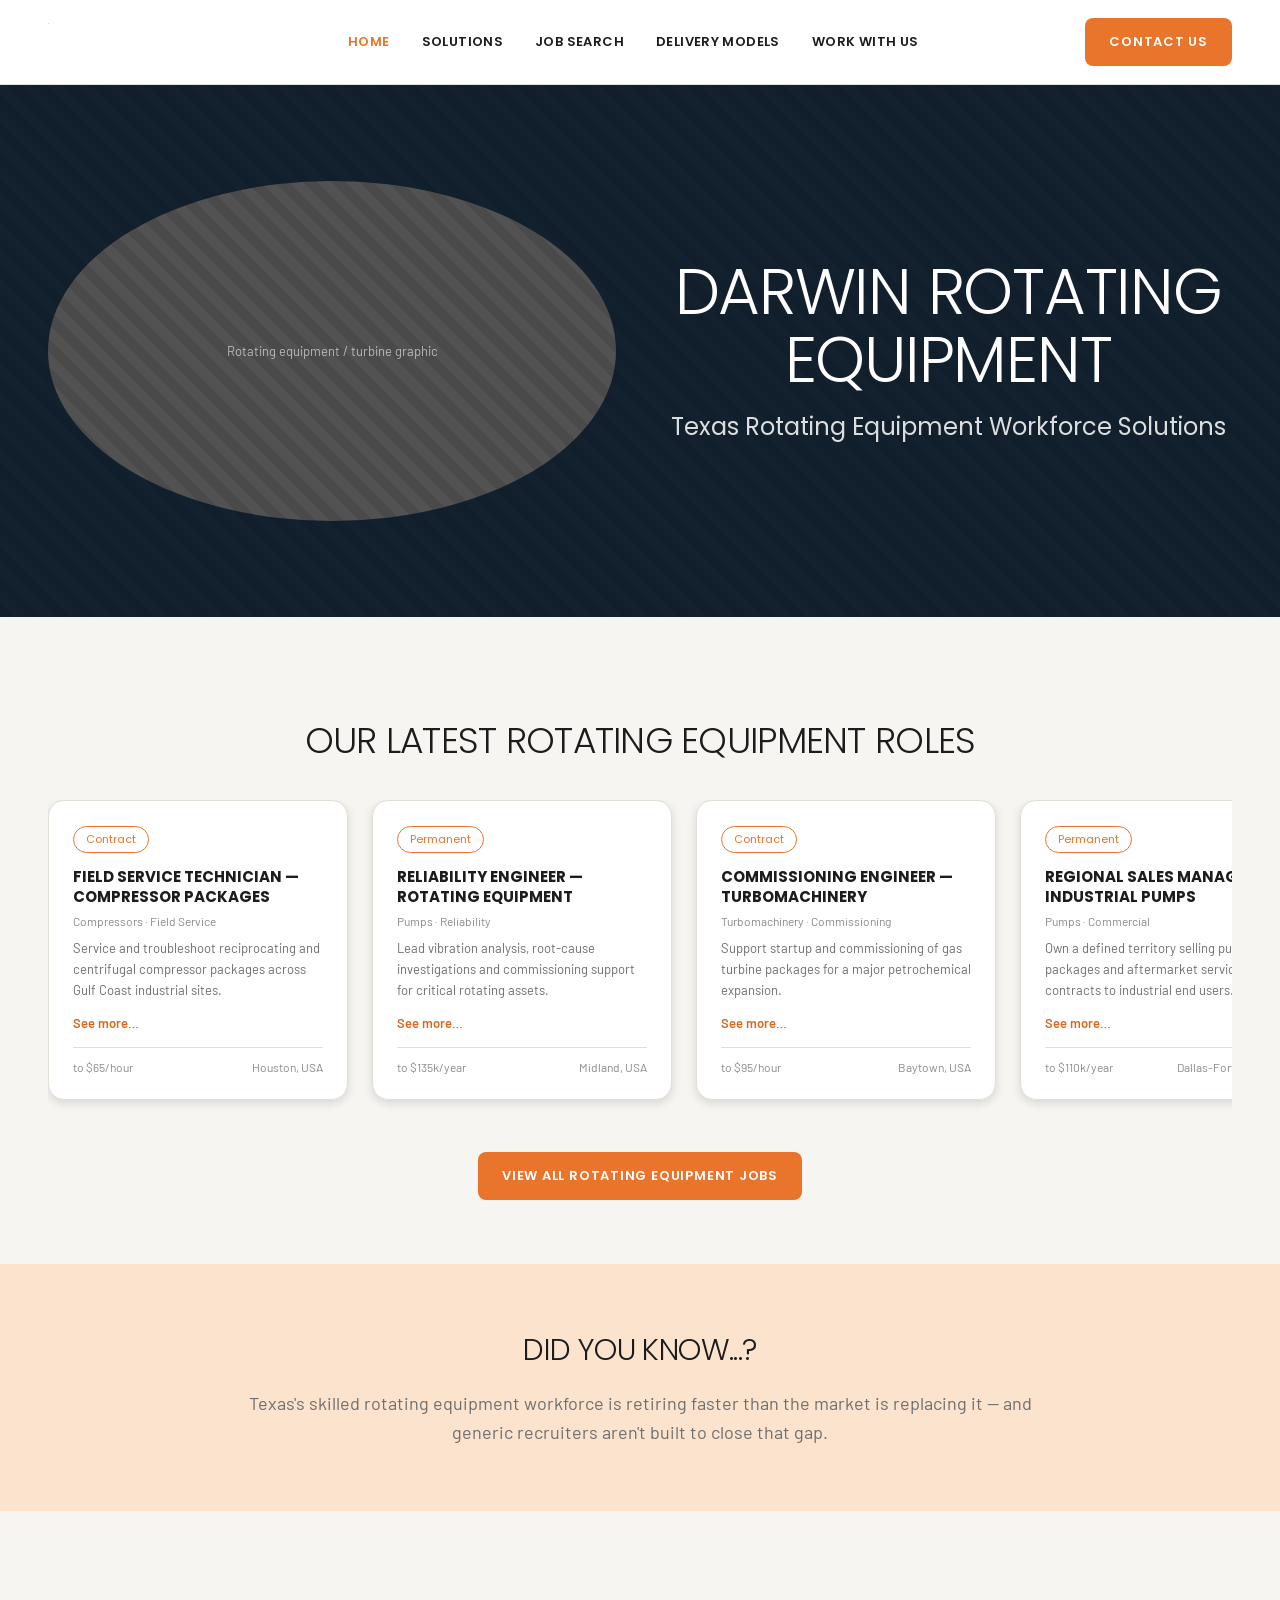
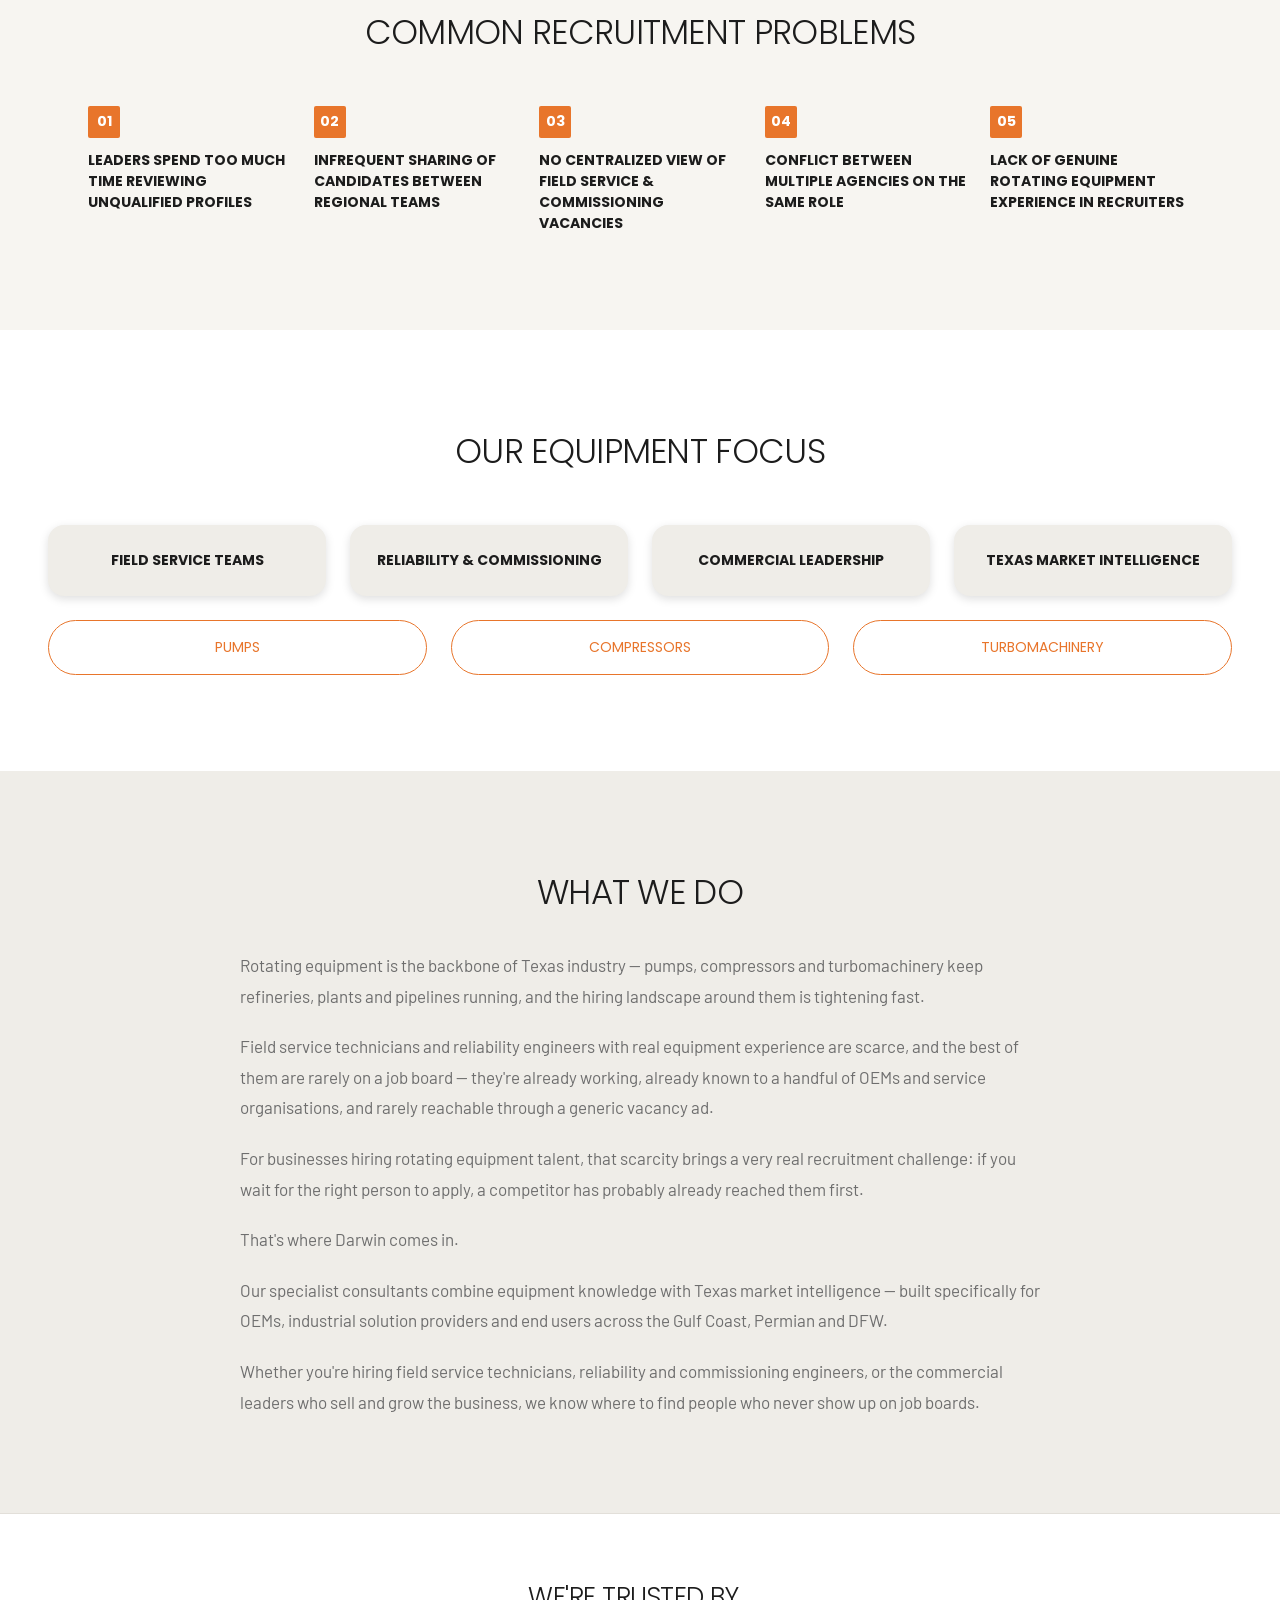
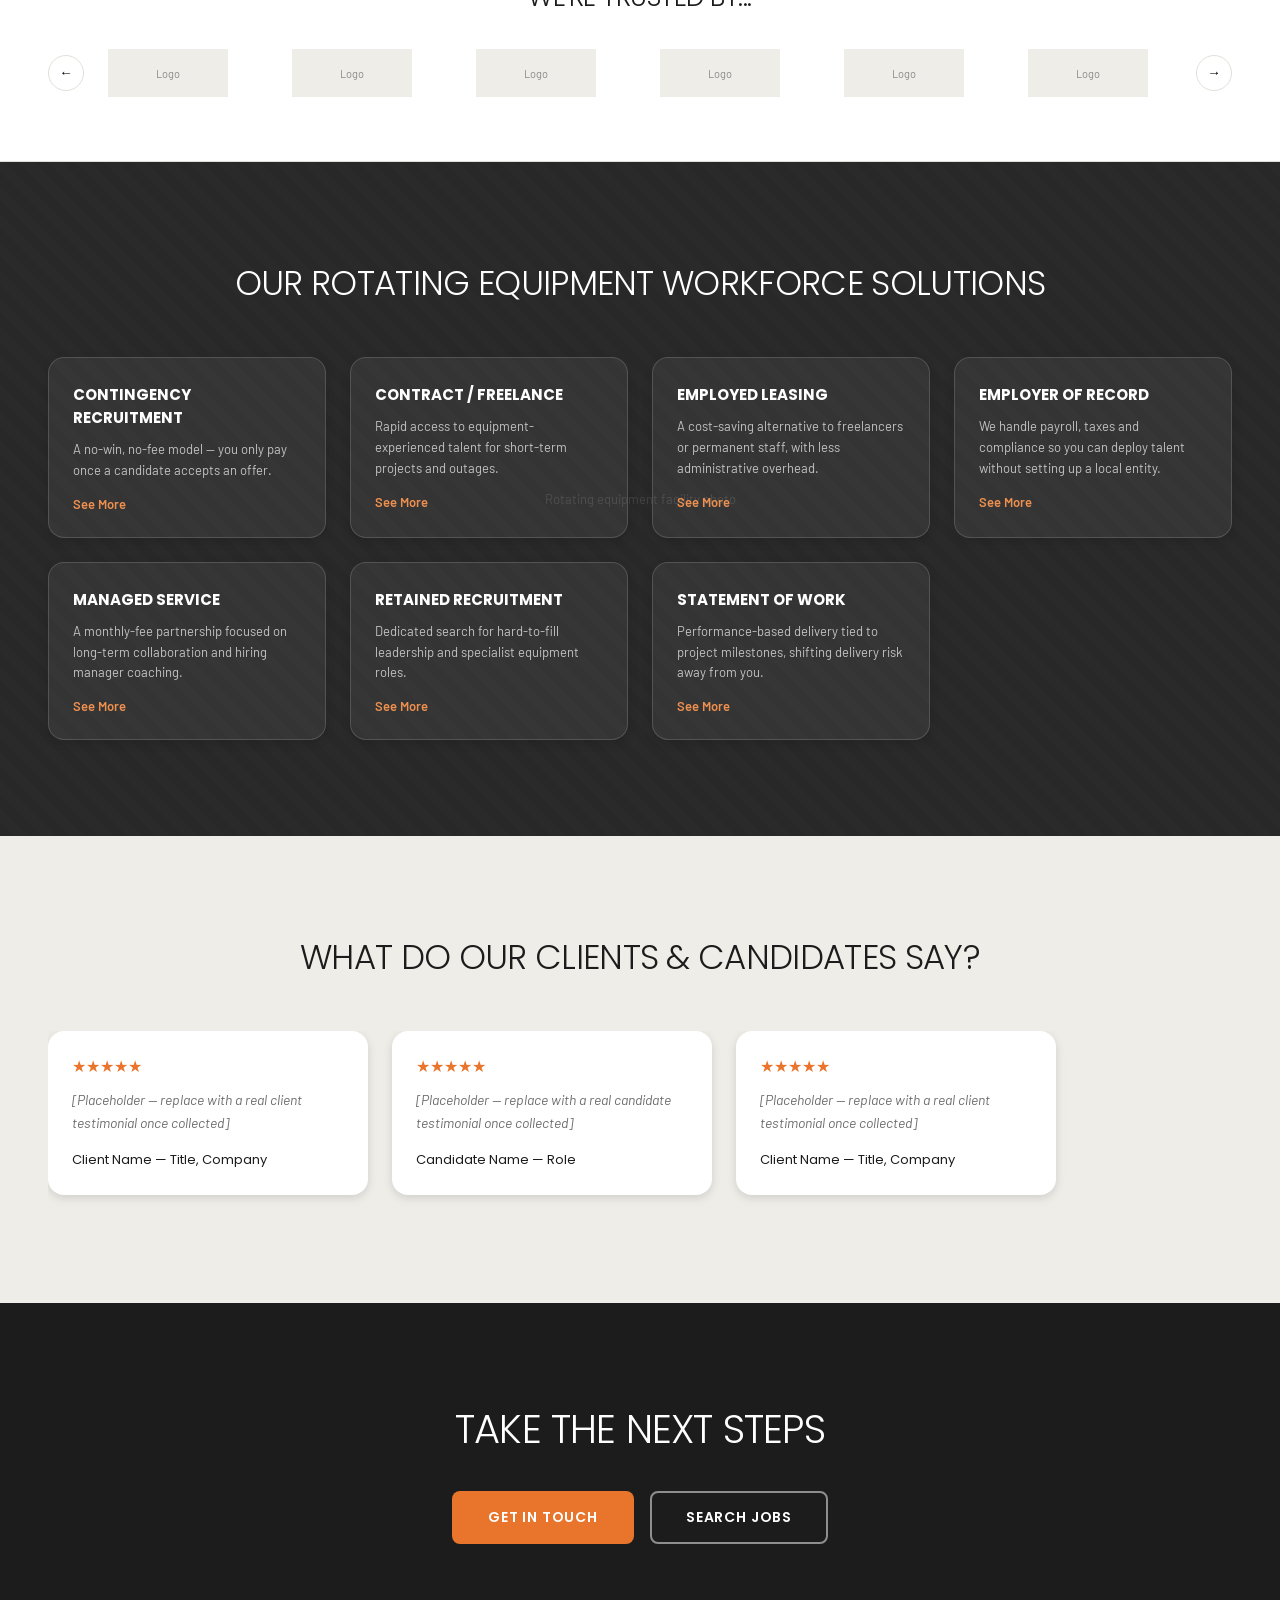
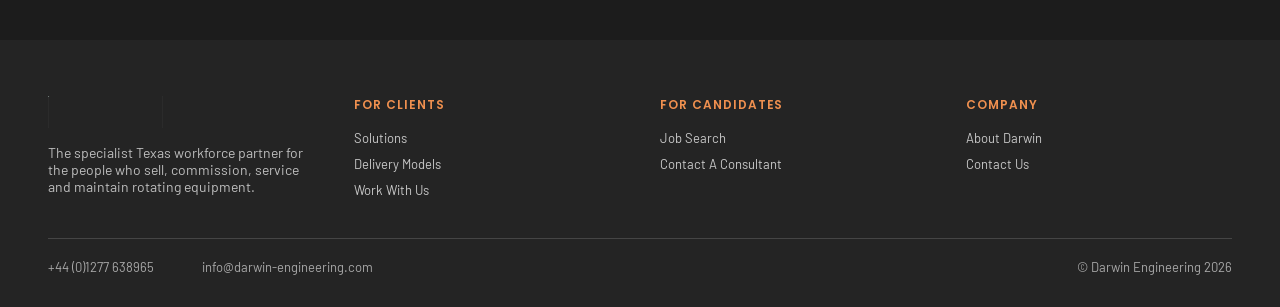
==== index.html @ 11f10fc4 "Rebuild homepage to mirror darwinrecruitment.com/darwin-quantum layout Restructures index.html secti" ====
<!DOCTYPE html>
<html lang="en">
<head>
<meta charset="utf-8">
<meta name="viewport" content="width=device-width, initial-scale=1">
<title>Darwin Engineering — The Specialist Workforce Partner for Texas Rotating Equipment</title>
<meta name="description" content="Darwin connects Texas rotating equipment OEMs, industrial solution providers and end users with equipment-experienced talent across field service, reliability and commissioning, and commercial leadership.">
<link rel="stylesheet" href="styles.css">
</head>
<body>
<div style="font-family:var(--font-body);background:var(--surface-page)">

<header style="display:flex;align-items:center;justify-content:space-between;padding:18px 48px;background:var(--color-white);border-bottom:1px solid var(--border-default);flex-wrap:wrap;gap:16px">
<a href="index.html"><img src="assets/logo-color.png" alt="Darwin Engineering" style="height:38px"></a>
<nav style="display:flex;gap:32px;flex-wrap:wrap">
<a href="index.html" style="font-family:var(--font-display);font-size:13px;font-weight:600;letter-spacing:0.03em;text-transform:uppercase;color:var(--accent-primary);text-decoration:none">Home</a>
<a href="solutions.html" style="font-family:var(--font-display);font-size:13px;font-weight:600;letter-spacing:0.03em;text-transform:uppercase;color:var(--text-primary);text-decoration:none">Solutions</a>
<a href="job-search.html" style="font-family:var(--font-display);font-size:13px;font-weight:600;letter-spacing:0.03em;text-transform:uppercase;color:var(--text-primary);text-decoration:none">Job Search</a>
<a href="delivery-models.html" style="font-family:var(--font-display);font-size:13px;font-weight:600;letter-spacing:0.03em;text-transform:uppercase;color:var(--text-primary);text-decoration:none">Delivery Models</a>
<a href="work-with-us.html" style="font-family:var(--font-display);font-size:13px;font-weight:600;letter-spacing:0.03em;text-transform:uppercase;color:var(--text-primary);text-decoration:none">Work With Us</a>
</nav>
<a href="work-with-us.html" class="btn btn-primary" style="text-decoration:none;display:inline-block">Contact Us</a>
</header>

<!-- HERO: two-column, dark video/photo background, no buttons — matches darwin-quantum hero -->
<div class="stage-carbon" style="position:relative;width:100%;overflow:hidden">
<div class="media-placeholder" style="position:absolute;inset:0;font-size:0"></div>
<div style="position:absolute;inset:0;background:rgba(0,20,35,0.78);pointer-events:none"></div>
<div class="hero-inner" style="position:relative;padding:96px 48px;max-width:1400px;margin:0 auto;display:grid;grid-template-columns:repeat(auto-fit,minmax(320px,1fr));gap:48px;align-items:center">
<div style="position:relative;height:340px"><div class="media-placeholder" style="border-radius:50%">Rotating equipment / turbine graphic</div></div>
<div style="text-align:center">
<h1 class="display-ultralight" style="font-size:clamp(36px,5vw,64px);line-height:1.05;text-transform:uppercase;color:var(--text-inverse);margin:0 0 16px">Darwin Rotating Equipment</h1>
<h3 style="font-family:var(--font-display);font-weight:400;font-size:clamp(18px,2vw,24px);color:rgba(255,255,255,0.85);margin:0">Texas Rotating Equipment Workforce Solutions</h3>
</div>
</div>
</div>

<!-- LATEST VACANCIES -->
<section style="padding:96px 48px 32px;max-width:1400px;margin:0 auto;text-align:center">
<h2 class="display-ultralight" style="font-size:clamp(26px,3vw,36px);text-transform:uppercase;color:var(--text-primary);margin:0">Our Latest Rotating Equipment Roles</h2>
</section>
<section style="padding:0 48px 64px;max-width:1400px;margin:0 auto">
<div class="carousel">
<div class="card-stage" style="background:var(--surface-card);border:1px solid var(--border-default);width:300px">
<span class="pill-tag" style="font-size:11px;padding:4px 12px;margin-bottom:14px;display:inline-block">Contract</span>
<h4 style="font-family:var(--font-display);font-size:15px;text-transform:uppercase;color:var(--text-primary);margin:0 0 8px;line-height:1.3">Field Service Technician — Compressor Packages</h4>
<div style="font-family:var(--font-body);font-size:12px;color:var(--text-tertiary);margin-bottom:10px">Compressors &middot; Field Service</div>
<p style="font-family:var(--font-body);font-size:13px;line-height:1.6;color:var(--text-secondary);margin:0 0 12px">Service and troubleshoot reciprocating and centrifugal compressor packages across Gulf Coast industrial sites.</p>
<a href="job-search.html" style="font-size:13px;font-weight:600">See more…</a>
<div style="margin-top:16px;padding-top:12px;border-top:1px solid var(--border-default);display:flex;justify-content:space-between;font-size:12px;color:var(--text-tertiary)"><span>to $65/hour</span><span>Houston, USA</span></div>
</div>
<div class="card-stage" style="background:var(--surface-card);border:1px solid var(--border-default);width:300px">
<span class="pill-tag" style="font-size:11px;padding:4px 12px;margin-bottom:14px;display:inline-block">Permanent</span>
<h4 style="font-family:var(--font-display);font-size:15px;text-transform:uppercase;color:var(--text-primary);margin:0 0 8px;line-height:1.3">Reliability Engineer — Rotating Equipment</h4>
<div style="font-family:var(--font-body);font-size:12px;color:var(--text-tertiary);margin-bottom:10px">Pumps &middot; Reliability</div>
<p style="font-family:var(--font-body);font-size:13px;line-height:1.6;color:var(--text-secondary);margin:0 0 12px">Lead vibration analysis, root-cause investigations and commissioning support for critical rotating assets.</p>
<a href="job-search.html" style="font-size:13px;font-weight:600">See more…</a>
<div style="margin-top:16px;padding-top:12px;border-top:1px solid var(--border-default);display:flex;justify-content:space-between;font-size:12px;color:var(--text-tertiary)"><span>to $135k/year</span><span>Midland, USA</span></div>
</div>
<div class="card-stage" style="background:var(--surface-card);border:1px solid var(--border-default);width:300px">
<span class="pill-tag" style="font-size:11px;padding:4px 12px;margin-bottom:14px;display:inline-block">Contract</span>
<h4 style="font-family:var(--font-display);font-size:15px;text-transform:uppercase;color:var(--text-primary);margin:0 0 8px;line-height:1.3">Commissioning Engineer — Turbomachinery</h4>
<div style="font-family:var(--font-body);font-size:12px;color:var(--text-tertiary);margin-bottom:10px">Turbomachinery &middot; Commissioning</div>
<p style="font-family:var(--font-body);font-size:13px;line-height:1.6;color:var(--text-secondary);margin:0 0 12px">Support startup and commissioning of gas turbine packages for a major petrochemical expansion.</p>
<a href="job-search.html" style="font-size:13px;font-weight:600">See more…</a>
<div style="margin-top:16px;padding-top:12px;border-top:1px solid var(--border-default);display:flex;justify-content:space-between;font-size:12px;color:var(--text-tertiary)"><span>to $95/hour</span><span>Baytown, USA</span></div>
</div>
<div class="card-stage" style="background:var(--surface-card);border:1px solid var(--border-default);width:300px">
<span class="pill-tag" style="font-size:11px;padding:4px 12px;margin-bottom:14px;display:inline-block">Permanent</span>
<h4 style="font-family:var(--font-display);font-size:15px;text-transform:uppercase;color:var(--text-primary);margin:0 0 8px;line-height:1.3">Regional Sales Manager — Industrial Pumps</h4>
<div style="font-family:var(--font-body);font-size:12px;color:var(--text-tertiary);margin-bottom:10px">Pumps &middot; Commercial</div>
<p style="font-family:var(--font-body);font-size:13px;line-height:1.6;color:var(--text-secondary);margin:0 0 12px">Own a defined territory selling pump packages and aftermarket service contracts to industrial end users.</p>
<a href="job-search.html" style="font-size:13px;font-weight:600">See more…</a>
<div style="margin-top:16px;padding-top:12px;border-top:1px solid var(--border-default);display:flex;justify-content:space-between;font-size:12px;color:var(--text-tertiary)"><span>to $110k/year</span><span>Dallas-Fort Worth, USA</span></div>
</div>
</div>
<div style="text-align:center;margin-top:40px">
<a href="job-search.html" class="btn btn-primary" style="text-decoration:none">View All Rotating Equipment Jobs</a>
</div>
</section>

<!-- DID YOU KNOW -->
<section style="padding:64px 48px;background:var(--accent-primary-tint);text-align:center">
<h2 class="display-ultralight" style="font-size:clamp(22px,2.8vw,30px);text-transform:uppercase;color:var(--text-primary);margin:0 0 16px">Did You Know...?</h2>
<p style="font-family:var(--font-body);font-size:18px;line-height:1.6;color:var(--text-secondary);max-width:800px;margin:0 auto">Texas's skilled rotating equipment workforce is retiring faster than the market is replacing it — and generic recruiters aren't built to close that gap.</p>
</section>

<!-- COMMON RECRUITMENT PROBLEMS -->
<section style="padding:96px 48px;max-width:1200px;margin:0 auto">
<h2 class="display-ultralight" style="font-size:clamp(26px,3vw,34px);text-transform:uppercase;color:var(--text-primary);margin:0 0 48px;text-align:center">Common Recruitment Problems</h2>
<div class="benefit-row" style="grid-template-columns:repeat(auto-fit,minmax(180px,1fr))">
<div class="benefit-item">
<div class="benefit-icon">01</div>
<h4 style="font-family:var(--font-display);font-size:14px;text-transform:uppercase;color:var(--text-primary);margin:0">Leaders Spend Too Much Time Reviewing Unqualified Profiles</h4>
</div>
<div class="benefit-item">
<div class="benefit-icon">02</div>
<h4 style="font-family:var(--font-display);font-size:14px;text-transform:uppercase;color:var(--text-primary);margin:0">Infrequent Sharing Of Candidates Between Regional Teams</h4>
</div>
<div class="benefit-item">
<div class="benefit-icon">03</div>
<h4 style="font-family:var(--font-display);font-size:14px;text-transform:uppercase;color:var(--text-primary);margin:0">No Centralized View Of Field Service &amp; Commissioning Vacancies</h4>
</div>
<div class="benefit-item">
<div class="benefit-icon">04</div>
<h4 style="font-family:var(--font-display);font-size:14px;text-transform:uppercase;color:var(--text-primary);margin:0">Conflict Between Multiple Agencies On The Same Role</h4>
</div>
<div class="benefit-item">
<div class="benefit-icon">05</div>
<h4 style="font-family:var(--font-display);font-size:14px;text-transform:uppercase;color:var(--text-primary);margin:0">Lack Of Genuine Rotating Equipment Experience In Recruiters</h4>
</div>
</div>
</section>

<!-- OUR EQUIPMENT FOCUS -->
<section style="padding:96px 48px;background:var(--surface-card)">
<div style="max-width:1200px;margin:0 auto">
<h2 class="display-ultralight" style="font-size:clamp(26px,3vw,34px);text-transform:uppercase;color:var(--text-primary);margin:0 0 48px;text-align:center">Our Equipment Focus</h2>
<div style="display:grid;grid-template-columns:repeat(auto-fit,minmax(220px,1fr));gap:24px;margin-bottom:24px">
<div class="card-stage" style="background:var(--surface-sunken);text-align:center">
<h4 style="font-family:var(--font-display);font-size:14px;text-transform:uppercase;color:var(--text-primary);margin:0">Field Service Teams</h4>
</div>
<div class="card-stage" style="background:var(--surface-sunken);text-align:center">
<h4 style="font-family:var(--font-display);font-size:14px;text-transform:uppercase;color:var(--text-primary);margin:0">Reliability &amp; Commissioning</h4>
</div>
<div class="card-stage" style="background:var(--surface-sunken);text-align:center">
<h4 style="font-family:var(--font-display);font-size:14px;text-transform:uppercase;color:var(--text-primary);margin:0">Commercial Leadership</h4>
</div>
<div class="card-stage" style="background:var(--surface-sunken);text-align:center">
<h4 style="font-family:var(--font-display);font-size:14px;text-transform:uppercase;color:var(--text-primary);margin:0">Texas Market Intelligence</h4>
</div>
</div>
<div style="display:grid;grid-template-columns:repeat(auto-fit,minmax(220px,1fr));gap:24px">
<div class="pill-tag" style="width:100%;box-sizing:border-box;justify-content:center;text-align:center;padding:16px">PUMPS</div>
<div class="pill-tag" style="width:100%;box-sizing:border-box;justify-content:center;text-align:center;padding:16px">COMPRESSORS</div>
<div class="pill-tag" style="width:100%;box-sizing:border-box;justify-content:center;text-align:center;padding:16px">TURBOMACHINERY</div>
</div>
</div>
</section>

<!-- WHAT WE DO -->
<section style="padding:96px 48px;background:var(--surface-sunken)">
<div style="max-width:800px;margin:0 auto">
<h2 class="display-ultralight" style="font-size:clamp(26px,3vw,34px);text-transform:uppercase;color:var(--text-primary);margin:0 0 32px;text-align:center">What We Do</h2>
<div style="font-family:var(--font-body);font-size:17px;line-height:1.8;color:var(--text-secondary);display:flex;flex-direction:column;gap:20px">
<p style="margin:0">Rotating equipment is the backbone of Texas industry — pumps, compressors and turbomachinery keep refineries, plants and pipelines running, and the hiring landscape around them is tightening fast.</p>
<p style="margin:0">Field service technicians and reliability engineers with real equipment experience are scarce, and the best of them are rarely on a job board — they're already working, already known to a handful of OEMs and service organisations, and rarely reachable through a generic vacancy ad.</p>
<p style="margin:0">For businesses hiring rotating equipment talent, that scarcity brings a very real recruitment challenge: if you wait for the right person to apply, a competitor has probably already reached them first.</p>
<p style="margin:0">That's where Darwin comes in.</p>
<p style="margin:0">Our specialist consultants combine equipment knowledge with Texas market intelligence — built specifically for OEMs, industrial solution providers and end users across the Gulf Coast, Permian and DFW.</p>
<p style="margin:0">Whether you're hiring field service technicians, reliability and commissioning engineers, or the commercial leaders who sell and grow the business, we know where to find people who never show up on job boards.</p>
</div>
</div>
</section>

<!-- TRUSTED BY -->
<section style="padding:64px 48px;background:var(--surface-card);border-top:1px solid var(--border-default);border-bottom:1px solid var(--border-default)">
<h2 class="display-ultralight" style="font-size:clamp(20px,2.5vw,26px);text-transform:uppercase;color:var(--text-primary);margin:0 0 32px;text-align:center">We're Trusted By...</h2>
<div style="display:flex;align-items:center;gap:24px;max-width:1200px;margin:0 auto">
<button aria-label="Previous" style="background:none;border:1px solid var(--border-default);border-radius:var(--radius-pill);width:36px;height:36px;flex-shrink:0;cursor:pointer">&#8592;</button>
<div style="overflow:hidden;flex:1">
<div style="display:flex;width:max-content;animation:logo-marquee 24s linear infinite">
<div style="display:flex;gap:64px;align-items:center;padding-right:64px">
<div style="width:120px;height:48px;background:var(--surface-sunken);display:flex;align-items:center;justify-content:center;font-size:11px;color:var(--text-tertiary)">Logo</div>
<div style="width:120px;height:48px;background:var(--surface-sunken);display:flex;align-items:center;justify-content:center;font-size:11px;color:var(--text-tertiary)">Logo</div>
<div style="width:120px;height:48px;background:var(--surface-sunken);display:flex;align-items:center;justify-content:center;font-size:11px;color:var(--text-tertiary)">Logo</div>
<div style="width:120px;height:48px;background:var(--surface-sunken);display:flex;align-items:center;justify-content:center;font-size:11px;color:var(--text-tertiary)">Logo</div>
<div style="width:120px;height:48px;background:var(--surface-sunken);display:flex;align-items:center;justify-content:center;font-size:11px;color:var(--text-tertiary)">Logo</div>
<div style="width:120px;height:48px;background:var(--surface-sunken);display:flex;align-items:center;justify-content:center;font-size:11px;color:var(--text-tertiary)">Logo</div>
</div>
<div style="display:flex;gap:64px;align-items:center;padding-right:64px" aria-hidden="true">
<div style="width:120px;height:48px;background:var(--surface-sunken);display:flex;align-items:center;justify-content:center;font-size:11px;color:var(--text-tertiary)">Logo</div>
<div style="width:120px;height:48px;background:var(--surface-sunken);display:flex;align-items:center;justify-content:center;font-size:11px;color:var(--text-tertiary)">Logo</div>
<div style="width:120px;height:48px;background:var(--surface-sunken);display:flex;align-items:center;justify-content:center;font-size:11px;color:var(--text-tertiary)">Logo</div>
<div style="width:120px;height:48px;background:var(--surface-sunken);display:flex;align-items:center;justify-content:center;font-size:11px;color:var(--text-tertiary)">Logo</div>
<div style="width:120px;height:48px;background:var(--surface-sunken);display:flex;align-items:center;justify-content:center;font-size:11px;color:var(--text-tertiary)">Logo</div>
<div style="width:120px;height:48px;background:var(--surface-sunken);display:flex;align-items:center;justify-content:center;font-size:11px;color:var(--text-tertiary)">Logo</div>
</div>
</div>
</div>
<button aria-label="Next" style="background:none;border:1px solid var(--border-default);border-radius:var(--radius-pill);width:36px;height:36px;flex-shrink:0;cursor:pointer">&#8594;</button>
</div>
</section>

<!-- WORKFORCE SOLUTIONS -->
<section class="stage-carbon" style="position:relative;padding:96px 48px;overflow:hidden">
<div class="media-placeholder" style="position:absolute;inset:0">Rotating equipment facility photo</div>
<div style="position:absolute;inset:0;background:rgba(28,28,28,0.75);pointer-events:none"></div>
<div style="position:relative;max-width:1400px;margin:0 auto">
<h2 class="display-ultralight" style="font-size:clamp(26px,3vw,34px);text-transform:uppercase;color:var(--text-inverse);margin:0 0 48px;text-align:center">Our Rotating Equipment Workforce Solutions</h2>
<div style="display:grid;grid-template-columns:repeat(auto-fit,minmax(240px,1fr));gap:24px">
<div class="card-stage" style="background:rgba(255,255,255,0.06);border:1px solid rgba(255,255,255,0.15)">
<h4 style="font-family:var(--font-display);font-size:15px;text-transform:uppercase;color:var(--text-inverse);margin:0 0 10px">Contingency Recruitment</h4>
<p style="font-family:var(--font-body);font-size:13px;line-height:1.6;color:rgba(255,255,255,0.7);margin:0 0 12px">A no-win, no-fee model — you only pay once a candidate accepts an offer.</p>
<a href="delivery-models.html" style="font-size:13px;font-weight:600;color:var(--color-orange-400)">See More</a>
</div>
<div class="card-stage" style="background:rgba(255,255,255,0.06);border:1px solid rgba(255,255,255,0.15)">
<h4 style="font-family:var(--font-display);font-size:15px;text-transform:uppercase;color:var(--text-inverse);margin:0 0 10px">Contract / Freelance</h4>
<p style="font-family:var(--font-body);font-size:13px;line-height:1.6;color:rgba(255,255,255,0.7);margin:0 0 12px">Rapid access to equipment-experienced talent for short-term projects and outages.</p>
<a href="delivery-models.html" style="font-size:13px;font-weight:600;color:var(--color-orange-400)">See More</a>
</div>
<div class="card-stage" style="background:rgba(255,255,255,0.06);border:1px solid rgba(255,255,255,0.15)">
<h4 style="font-family:var(--font-display);font-size:15px;text-transform:uppercase;color:var(--text-inverse);margin:0 0 10px">Employed Leasing</h4>
<p style="font-family:var(--font-body);font-size:13px;line-height:1.6;color:rgba(255,255,255,0.7);margin:0 0 12px">A cost-saving alternative to freelancers or permanent staff, with less administrative overhead.</p>
<a href="delivery-models.html" style="font-size:13px;font-weight:600;color:var(--color-orange-400)">See More</a>
</div>
<div class="card-stage" style="background:rgba(255,255,255,0.06);border:1px solid rgba(255,255,255,0.15)">
<h4 style="font-family:var(--font-display);font-size:15px;text-transform:uppercase;color:var(--text-inverse);margin:0 0 10px">Employer Of Record</h4>
<p style="font-family:var(--font-body);font-size:13px;line-height:1.6;color:rgba(255,255,255,0.7);margin:0 0 12px">We handle payroll, taxes and compliance so you can deploy talent without setting up a local entity.</p>
<a href="delivery-models.html" style="font-size:13px;font-weight:600;color:var(--color-orange-400)">See More</a>
</div>
<div class="card-stage" style="background:rgba(255,255,255,0.06);border:1px solid rgba(255,255,255,0.15)">
<h4 style="font-family:var(--font-display);font-size:15px;text-transform:uppercase;color:var(--text-inverse);margin:0 0 10px">Managed Service</h4>
<p style="font-family:var(--font-body);font-size:13px;line-height:1.6;color:rgba(255,255,255,0.7);margin:0 0 12px">A monthly-fee partnership focused on long-term collaboration and hiring manager coaching.</p>
<a href="delivery-models.html" style="font-size:13px;font-weight:600;color:var(--color-orange-400)">See More</a>
</div>
<div class="card-stage" style="background:rgba(255,255,255,0.06);border:1px solid rgba(255,255,255,0.15)">
<h4 style="font-family:var(--font-display);font-size:15px;text-transform:uppercase;color:var(--text-inverse);margin:0 0 10px">Retained Recruitment</h4>
<p style="font-family:var(--font-body);font-size:13px;line-height:1.6;color:rgba(255,255,255,0.7);margin:0 0 12px">Dedicated search for hard-to-fill leadership and specialist equipment roles.</p>
<a href="delivery-models.html" style="font-size:13px;font-weight:600;color:var(--color-orange-400)">See More</a>
</div>
<div class="card-stage" style="background:rgba(255,255,255,0.06);border:1px solid rgba(255,255,255,0.15)">
<h4 style="font-family:var(--font-display);font-size:15px;text-transform:uppercase;color:var(--text-inverse);margin:0 0 10px">Statement Of Work</h4>
<p style="font-family:var(--font-body);font-size:13px;line-height:1.6;color:rgba(255,255,255,0.7);margin:0 0 12px">Performance-based delivery tied to project milestones, shifting delivery risk away from you.</p>
<a href="delivery-models.html" style="font-size:13px;font-weight:600;color:var(--color-orange-400)">See More</a>
</div>
</div>
</div>
</section>

<!-- TESTIMONIALS -->
<section style="padding:96px 48px;background:var(--surface-sunken)">
<div style="max-width:1400px;margin:0 auto">
<h2 class="display-ultralight" style="font-size:clamp(26px,3vw,34px);text-transform:uppercase;color:var(--text-primary);margin:0 0 48px;text-align:center">What Do Our Clients &amp; Candidates Say?</h2>
<div class="carousel">
<div class="card-stage" style="background:var(--surface-card);width:320px">
<div style="color:var(--accent-primary);margin-bottom:12px">&#9733;&#9733;&#9733;&#9733;&#9733;</div>
<p style="font-family:var(--font-body);font-size:14px;line-height:1.65;color:var(--text-secondary);font-style:italic;margin:0 0 16px">[Placeholder — replace with a real client testimonial once collected]</p>
<div style="font-family:var(--font-display);font-size:13px;color:var(--text-primary)">Client Name — Title, Company</div>
</div>
<div class="card-stage" style="background:var(--surface-card);width:320px">
<div style="color:var(--accent-primary);margin-bottom:12px">&#9733;&#9733;&#9733;&#9733;&#9733;</div>
<p style="font-family:var(--font-body);font-size:14px;line-height:1.65;color:var(--text-secondary);font-style:italic;margin:0 0 16px">[Placeholder — replace with a real candidate testimonial once collected]</p>
<div style="font-family:var(--font-display);font-size:13px;color:var(--text-primary)">Candidate Name — Role</div>
</div>
<div class="card-stage" style="background:var(--surface-card);width:320px">
<div style="color:var(--accent-primary);margin-bottom:12px">&#9733;&#9733;&#9733;&#9733;&#9733;</div>
<p style="font-family:var(--font-body);font-size:14px;line-height:1.65;color:var(--text-secondary);font-style:italic;margin:0 0 16px">[Placeholder — replace with a real client testimonial once collected]</p>
<div style="font-family:var(--font-display);font-size:13px;color:var(--text-primary)">Client Name — Title, Company</div>
</div>
</div>
</div>
</section>

<!-- TAKE THE NEXT STEPS -->
<section class="stage-carbon" style="padding:96px 48px;text-align:center">
<h2 class="display-ultralight" style="font-size:clamp(28px,4vw,40px);text-transform:uppercase;color:var(--text-inverse);margin:0 0 32px">Take The Next Steps</h2>
<div style="display:flex;gap:16px;justify-content:center;flex-wrap:wrap">
<a href="work-with-us.html" class="btn btn-primary" style="padding:16px 36px;font-size:14px;text-decoration:none">Get In Touch</a>
<a href="job-search.html" class="btn btn-outline" style="padding:14px 34px;font-size:14px;text-decoration:none">Search Jobs</a>
</div>
</section>

<footer style="background:var(--surface-inverse);color:var(--text-inverse);padding:56px 48px 32px">
<div style="max-width:1400px;margin:0 auto">
<div style="display:grid;grid-template-columns:repeat(auto-fit,minmax(220px,1fr));gap:40px;padding-bottom:40px;border-bottom:1px solid rgba(255,255,255,0.15)">
<div>
<img src="assets/logo-white.png" alt="Darwin Engineering" style="height:32px;margin-bottom:16px">
<div style="font-family:var(--font-body);font-size:14px;color:rgba(255,255,255,0.7);max-width:280px">The specialist Texas workforce partner for the people who sell, commission, service and maintain rotating equipment.</div>
</div>
<div>
<div style="font-family:var(--font-display);font-size:12px;font-weight:600;letter-spacing:0.08em;text-transform:uppercase;color:var(--color-orange-400);margin-bottom:16px">For Clients</div>
<div style="display:flex;flex-direction:column;gap:10px">
<a href="solutions.html" style="font-size:13px;color:rgba(255,255,255,0.75)">Solutions</a>
<a href="delivery-models.html" style="font-size:13px;color:rgba(255,255,255,0.75)">Delivery Models</a>
<a href="work-with-us.html" style="font-size:13px;color:rgba(255,255,255,0.75)">Work With Us</a>
</div>
</div>
<div>
<div style="font-family:var(--font-display);font-size:12px;font-weight:600;letter-spacing:0.08em;text-transform:uppercase;color:var(--color-orange-400);margin-bottom:16px">For Candidates</div>
<div style="display:flex;flex-direction:column;gap:10px">
<a href="job-search.html" style="font-size:13px;color:rgba(255,255,255,0.75)">Job Search</a>
<a href="work-with-us.html" style="font-size:13px;color:rgba(255,255,255,0.75)">Contact A Consultant</a>
</div>
</div>
<div>
<div style="font-family:var(--font-display);font-size:12px;font-weight:600;letter-spacing:0.08em;text-transform:uppercase;color:var(--color-orange-400);margin-bottom:16px">Company</div>
<div style="display:flex;flex-direction:column;gap:10px">
<a href="solutions.html" style="font-size:13px;color:rgba(255,255,255,0.75)">About Darwin</a>
<a href="work-with-us.html" style="font-size:13px;color:rgba(255,255,255,0.75)">Contact Us</a>
</div>
</div>
</div>
<div style="display:flex;gap:48px;font-family:var(--font-body);font-size:13px;color:rgba(255,255,255,0.6);padding-top:20px;flex-wrap:wrap">
<span>+44 (0)1277 638965</span><span>info@darwin-engineering.com</span><span style="margin-left:auto">© Darwin Engineering 2026</span>
</div>
</div>
</footer>
</div>
<script src="script.js"></script>
</body>
</html>
---- styles.css ----
@import url('https://fonts.googleapis.com/css2?family=Poppins:ital,wght@0,300;0,400;0,500;0,600;0,700;1,400&family=Barlow:ital,wght@0,400;0,500;0,600;0,700;1,400&family=JetBrains+Mono:wght@400;500;600&display=swap');

:root{
  --color-orange-900:#7A3D0F;--color-orange-700:#B85A1E;--color-orange-600:#D6691F;--color-orange-500:#E8752B;
  --color-orange-400:#F0904F;--color-orange-300:#F5AC78;--color-orange-200:#F9C89E;--color-orange-100:#FCE3CE;
  --color-charcoal-900:#1C1C1C;--color-charcoal-800:#242424;--color-charcoal-700:#333333;--color-grey-700:#5C5C5C;
  --color-charcoal-600:#4A4A4A;--color-slate-700:#3D454C;--color-slate-500:#5B6670;--color-grey-600:#6E6E6E;
  --color-grey-500:#8A8A8A;--color-grey-300:#C9C6C0;--color-grey-200:#E2DFD9;--color-grey-100:#EFEDE8;
  --color-off-white:#F7F5F1;--color-white:#FFFFFF;--color-success:#3F7D4E;--color-warning:#C98A1E;--color-danger:#B23A2E;

  --surface-page:var(--color-off-white);--surface-card:var(--color-white);--surface-inverse:var(--color-charcoal-800);
  --surface-sunken:var(--color-grey-100);--text-primary:var(--color-charcoal-900);--text-secondary:var(--color-grey-600);
  --text-tertiary:var(--color-grey-500);--text-inverse:var(--color-white);--text-on-accent:var(--color-white);
  --border-default:var(--color-grey-200);--border-strong:var(--color-charcoal-700);--accent-primary:var(--color-orange-500);
  --accent-primary-hover:var(--color-orange-600);--accent-primary-active:var(--color-orange-700);
  --accent-primary-tint:var(--color-orange-100);--focus-ring:var(--color-orange-400);
  --link-color:var(--color-orange-600);--link-color-hover:var(--color-orange-700);

  --font-display:'Poppins',"Helvetica Neue",Arial,sans-serif;
  --font-body:'Barlow',"Helvetica Neue",Arial,sans-serif;
  --font-mono:'JetBrains Mono',"Roboto Mono",monospace;

  --radius-sm:2px;--radius-md:4px;--radius-lg:8px;--radius-pill:999px;
  --radius-nav:4px;--radius-btn:8px;--radius-input:12px;--radius-card:16px;
  --shadow-sm:0 1px 2px rgba(28,28,28,0.08);--shadow-md:0 4px 12px rgba(28,28,28,0.10);--shadow-lg:0 12px 32px rgba(28,28,28,0.14);
  --shadow-card:0 3px 10px rgba(0,0,0,0.13);

  --surface-stage-ember:#2B1608;
}

*{box-sizing:border-box}
body{margin:0;font-family:var(--font-body);background:var(--surface-page);color:var(--text-primary)}
a{color:var(--link-color);text-decoration:none}
a:hover{color:var(--link-color-hover);text-decoration:underline}
img{max-width:100%;display:block}
button{font-family:var(--font-display);cursor:pointer}

@keyframes logo-marquee{0%{transform:translateX(0)}100%{transform:translateX(-50%)}}

.media-placeholder{
  width:100%;height:100%;display:flex;align-items:center;justify-content:center;
  background:repeating-linear-gradient(45deg,#4a4a4a,#4a4a4a 10px,#525252 10px,#525252 20px);
  color:rgba(255,255,255,0.6);font-family:var(--font-body);font-size:13px;text-align:center;padding:16px;
}

.btn{display:inline-block;text-align:center;font-family:var(--font-display);text-transform:uppercase;letter-spacing:0.06em;font-size:13px;font-weight:600;border:none;border-radius:var(--radius-btn);padding:14px 24px;cursor:pointer;transition:background 0.14s,transform 0.14s}
.btn-primary{background:var(--accent-primary);color:var(--text-on-accent)}
.btn-primary:hover{background:var(--accent-primary-hover);transform:translateY(-2px)}
.btn-primary:active{background:var(--accent-primary-active);transform:translateY(0)}
.btn-outline{background:transparent;color:var(--text-inverse);border:2px solid rgba(255,255,255,0.5)}
.btn-outline:hover{border-color:var(--text-inverse);transform:translateY(-2px)}
.btn-pill{border-radius:var(--radius-pill);padding:16px 32px;display:inline-flex;align-items:center;gap:10px}
.btn-pill-dark{background:var(--surface-inverse);color:var(--text-inverse)}
.btn-pill-dark:hover{background:#1a1a1a;transform:translateY(-2px)}

select, input[type=text]{font-family:var(--font-body);font-size:15px;padding:12px 14px;border:1px solid var(--border-default);border-radius:var(--radius-input);background:var(--color-white);color:var(--text-primary);width:100%}
select:focus, input[type=text]:focus{outline:none;border-color:var(--focus-ring)}
label.field-label{font-family:var(--font-display);font-size:12px;font-weight:600;letter-spacing:0.04em;text-transform:uppercase;color:var(--text-secondary);display:block;margin-bottom:8px}
.checkbox-row{display:flex;align-items:center;gap:8px;font-family:var(--font-body);font-size:14px;color:var(--text-primary)}
.checkbox-row input{width:18px;height:18px;accent-color:var(--accent-primary)}

/* ---------- Display type & pills ---------- */
.display-ultralight{font-family:var(--font-display);font-weight:300;letter-spacing:-0.02em;margin:0}
.eyebrow{font-family:var(--font-display);font-size:12px;font-weight:600;letter-spacing:0.14em;text-transform:uppercase;color:var(--accent-primary);margin-bottom:16px}
.eyebrow-inverse{color:var(--color-orange-400)}

.pill-tag{
  display:inline-flex;align-items:center;gap:8px;background:transparent;border:1.5px solid var(--accent-primary);
  color:var(--accent-primary);font-family:var(--font-display);font-size:14px;font-weight:400;
  border-radius:var(--radius-pill);padding:8px 18px;text-decoration:none;transition:background 0.14s,color 0.14s;
}
.pill-tag:hover{background:var(--accent-primary);color:var(--text-on-accent);text-decoration:none}

/* ---------- Stage sections & cards ---------- */
.stage-carbon{background:var(--color-charcoal-900);color:var(--text-inverse)}
.stage-ember{background:var(--surface-stage-ember);color:var(--text-inverse)}

.card-stage{
  border-radius:var(--radius-card);box-shadow:var(--shadow-card);padding:25px 24px;
  transition:transform 0.2s ease,box-shadow 0.2s ease;position:relative;overflow:hidden;
}
.card-stage:hover{transform:translateY(-6px);box-shadow:0 10px 28px rgba(0,0,0,0.22)}

.carousel{display:flex;gap:24px;overflow-x:auto;padding-bottom:12px;scroll-snap-type:x mandatory;-webkit-overflow-scrolling:touch}
.carousel::-webkit-scrollbar{height:6px}
.carousel::-webkit-scrollbar-thumb{background:var(--border-default);border-radius:var(--radius-pill)}
.carousel>*{scroll-snap-align:start;flex:0 0 auto}

.benefit-row{display:grid;grid-template-columns:repeat(4,1fr);gap:24px}
.benefit-item{display:flex;flex-direction:column;gap:12px}
.benefit-icon{width:32px;height:32px;border-radius:var(--radius-sm);background:var(--accent-primary);display:flex;align-items:center;justify-content:center;color:var(--text-on-accent);font-family:var(--font-display);font-weight:700;font-size:14px}
.benefit-item p{font-family:var(--font-body);font-size:14px;color:var(--text-secondary);margin:0;line-height:1.5}

.hierarchy-row{display:grid;grid-template-columns:220px 1fr;gap:32px;padding:24px 0;border-bottom:1px solid var(--border-default)}
.hierarchy-row:last-child{border-bottom:none}

/* ---------- Responsive breakpoints ---------- */
@media (max-width:900px){
  .benefit-row{grid-template-columns:1fr 1fr}
  header{padding:16px 24px !important}
  section, .stage-carbon, .stage-ember, .hero-inner{padding-left:24px !important;padding-right:24px !important}
}

@media (max-width:600px){
  .benefit-row{grid-template-columns:1fr}
  .hierarchy-row{grid-template-columns:1fr;gap:8px}
  .btn{padding:12px 18px;font-size:12px}
  header{padding:14px 16px !important}
  header nav{gap:16px !important}
  section, .stage-carbon, .stage-ember, .hero-inner{padding-left:16px !important;padding-right:16px !important}
  table{font-size:13px}
}
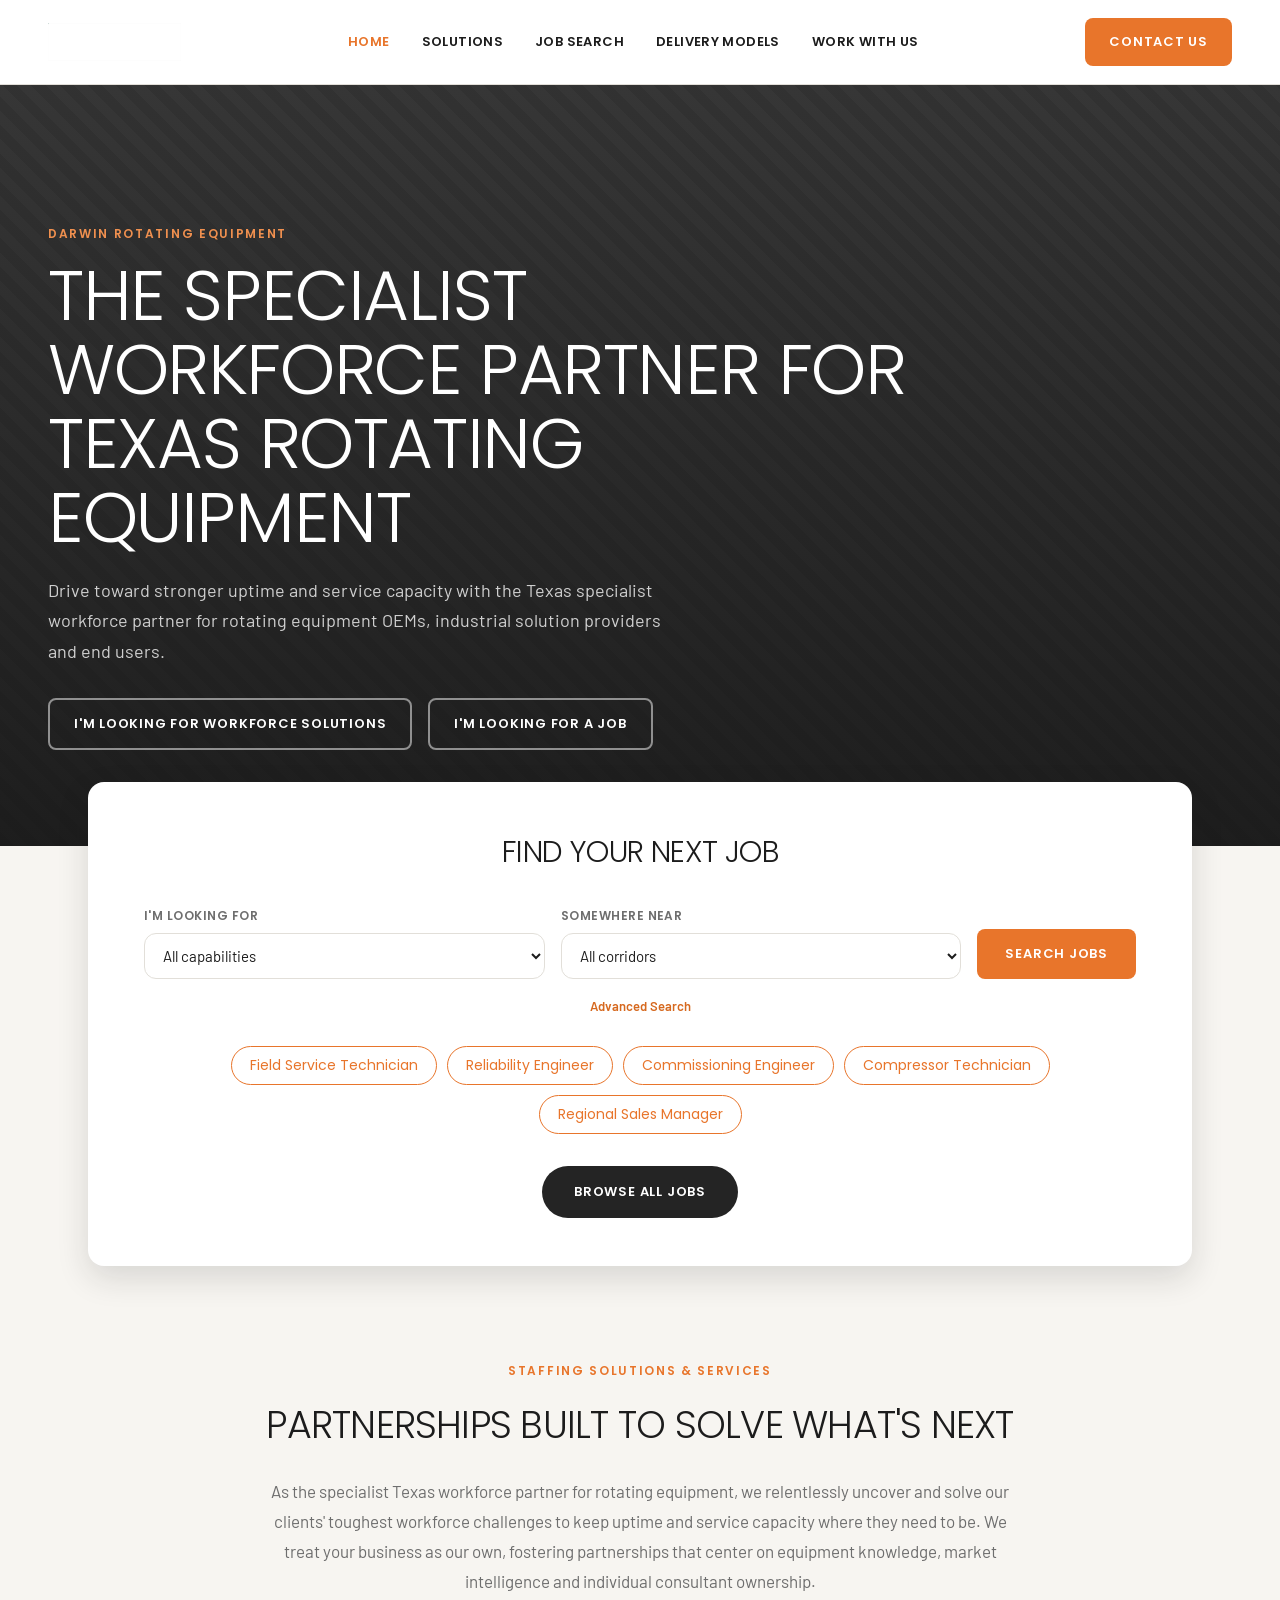
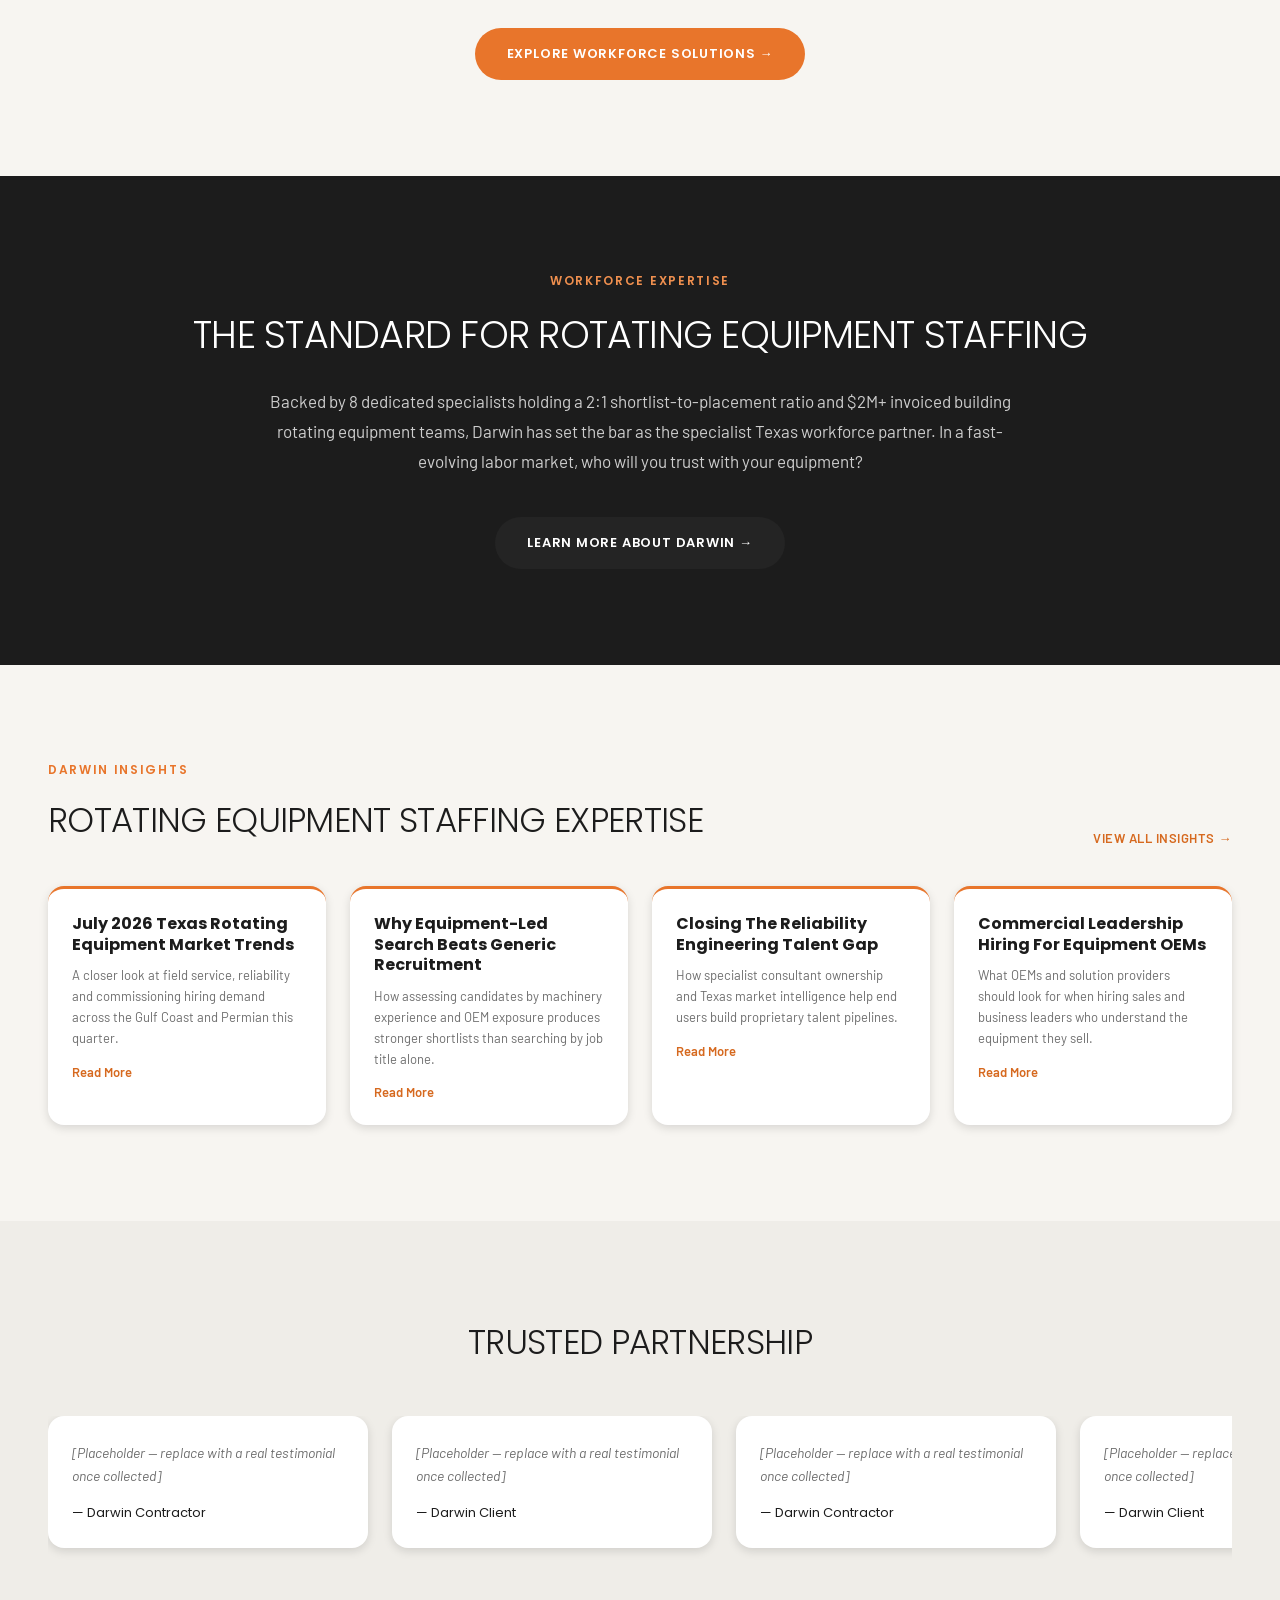
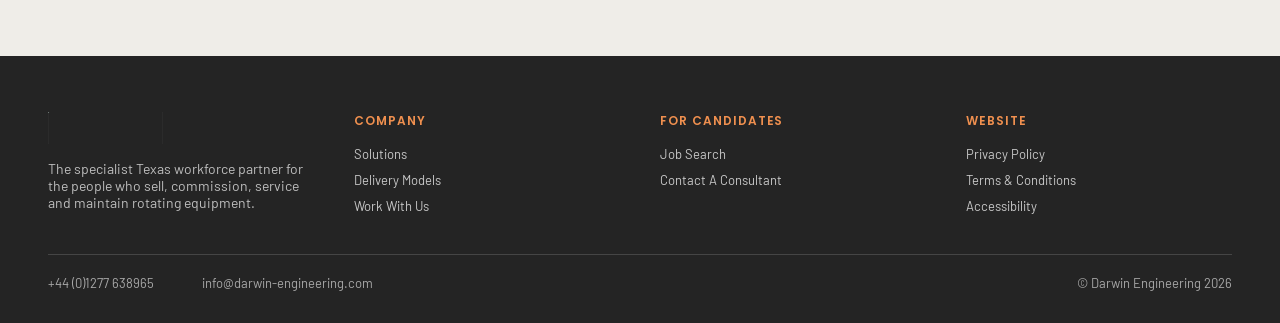
==== commit e42ba0e9: "Rebuild homepage to mirror Aerotek's layout instead of Darwin Quantum Replaces the previous darwin-q" ====
--- a/index.html
+++ b/index.html
@@ -22,208 +22,108 @@
 <a href="work-with-us.html" class="btn btn-primary" style="text-decoration:none;display:inline-block">Contact Us</a>
 </header>
 
-<!-- HERO: two-column, dark video/photo background, no buttons — matches darwin-quantum hero -->
+<!-- HERO: full-bleed photo, bottom-left headline block, two CTAs — matches Aerotek's hero -->
 <div class="stage-carbon" style="position:relative;width:100%;overflow:hidden">
-<div class="media-placeholder" style="position:absolute;inset:0;font-size:0"></div>
-<div style="position:absolute;inset:0;background:rgba(0,20,35,0.78);pointer-events:none"></div>
-<div class="hero-inner" style="position:relative;padding:96px 48px;max-width:1400px;margin:0 auto;display:grid;grid-template-columns:repeat(auto-fit,minmax(320px,1fr));gap:48px;align-items:center">
-<div style="position:relative;height:340px"><div class="media-placeholder" style="border-radius:50%">Rotating equipment / turbine graphic</div></div>
-<div style="text-align:center">
-<h1 class="display-ultralight" style="font-size:clamp(36px,5vw,64px);line-height:1.05;text-transform:uppercase;color:var(--text-inverse);margin:0 0 16px">Darwin Rotating Equipment</h1>
-<h3 style="font-family:var(--font-display);font-weight:400;font-size:clamp(18px,2vw,24px);color:rgba(255,255,255,0.85);margin:0">Texas Rotating Equipment Workforce Solutions</h3>
+<div class="media-placeholder" style="position:absolute;inset:0;font-size:0" aria-label="Field technician welding on a rotating equipment site"></div>
+<div style="position:absolute;inset:0;background:linear-gradient(180deg,rgba(20,20,20,0.45) 0%,rgba(20,20,20,0.85) 100%);pointer-events:none"></div>
+<div class="hero-inner" style="position:relative;padding:140px 48px 96px;max-width:1400px;margin:0 auto">
+<div class="eyebrow eyebrow-inverse">Darwin Rotating Equipment</div>
+<h1 class="display-ultralight" style="font-size:clamp(32px,5.5vw,72px);line-height:1.05;text-transform:uppercase;color:var(--text-inverse);margin:0 0 20px;max-width:900px">The Specialist Workforce Partner For Texas Rotating Equipment</h1>
+<p style="font-family:var(--font-body);font-size:18px;line-height:1.7;color:rgba(255,255,255,0.78);max-width:620px;margin:0 0 32px">Drive toward stronger uptime and service capacity with the Texas specialist workforce partner for rotating equipment OEMs, industrial solution providers and end users.</p>
+<div style="display:flex;gap:16px;flex-wrap:wrap">
+<a href="work-with-us.html" class="btn btn-outline" style="text-decoration:none">I'm Looking For Workforce Solutions</a>
+<a href="job-search.html" class="btn btn-outline" style="text-decoration:none">I'm Looking For A Job</a>
 </div>
 </div>
 </div>
 
-<!-- LATEST VACANCIES -->
-<section style="padding:96px 48px 32px;max-width:1400px;margin:0 auto;text-align:center">
-<h2 class="display-ultralight" style="font-size:clamp(26px,3vw,36px);text-transform:uppercase;color:var(--text-primary);margin:0">Our Latest Rotating Equipment Roles</h2>
-</section>
-<section style="padding:0 48px 64px;max-width:1400px;margin:0 auto">
-<div class="carousel">
-<div class="card-stage" style="background:var(--surface-card);border:1px solid var(--border-default);width:300px">
-<span class="pill-tag" style="font-size:11px;padding:4px 12px;margin-bottom:14px;display:inline-block">Contract</span>
-<h4 style="font-family:var(--font-display);font-size:15px;text-transform:uppercase;color:var(--text-primary);margin:0 0 8px;line-height:1.3">Field Service Technician — Compressor Packages</h4>
-<div style="font-family:var(--font-body);font-size:12px;color:var(--text-tertiary);margin-bottom:10px">Compressors &middot; Field Service</div>
-<p style="font-family:var(--font-body);font-size:13px;line-height:1.6;color:var(--text-secondary);margin:0 0 12px">Service and troubleshoot reciprocating and centrifugal compressor packages across Gulf Coast industrial sites.</p>
-<a href="job-search.html" style="font-size:13px;font-weight:600">See more…</a>
-<div style="margin-top:16px;padding-top:12px;border-top:1px solid var(--border-default);display:flex;justify-content:space-between;font-size:12px;color:var(--text-tertiary)"><span>to $65/hour</span><span>Houston, USA</span></div>
+<!-- FIND YOUR NEXT JOB: overlapping search card + popular role tags -->
+<section style="padding:0 48px 96px;max-width:1200px;margin:0 auto">
+<div style="background:var(--surface-card);border-radius:var(--radius-card);box-shadow:var(--shadow-lg);padding:48px 56px;margin-top:-64px;position:relative;z-index:2">
+<h2 class="display-ultralight" style="font-size:clamp(24px,3vw,30px);text-transform:uppercase;color:var(--text-primary);margin:0 0 32px;text-align:center">Find Your Next Job</h2>
+<div style="display:flex;gap:16px;align-items:flex-end;flex-wrap:wrap">
+<div style="flex:1;min-width:200px">
+<label class="field-label" for="discipline-select">I'm Looking For</label>
+<select id="discipline-select">
+<option value="">All capabilities</option>
+<option value="field-service">Field Service Teams</option>
+<option value="reliability">Reliability &amp; Commissioning</option>
+<option value="commercial">Commercial Leadership</option>
+</select>
 </div>
-<div class="card-stage" style="background:var(--surface-card);border:1px solid var(--border-default);width:300px">
-<span class="pill-tag" style="font-size:11px;padding:4px 12px;margin-bottom:14px;display:inline-block">Permanent</span>
-<h4 style="font-family:var(--font-display);font-size:15px;text-transform:uppercase;color:var(--text-primary);margin:0 0 8px;line-height:1.3">Reliability Engineer — Rotating Equipment</h4>
-<div style="font-family:var(--font-body);font-size:12px;color:var(--text-tertiary);margin-bottom:10px">Pumps &middot; Reliability</div>
-<p style="font-family:var(--font-body);font-size:13px;line-height:1.6;color:var(--text-secondary);margin:0 0 12px">Lead vibration analysis, root-cause investigations and commissioning support for critical rotating assets.</p>
-<a href="job-search.html" style="font-size:13px;font-weight:600">See more…</a>
-<div style="margin-top:16px;padding-top:12px;border-top:1px solid var(--border-default);display:flex;justify-content:space-between;font-size:12px;color:var(--text-tertiary)"><span>to $135k/year</span><span>Midland, USA</span></div>
+<div style="flex:1;min-width:200px">
+<label class="field-label" for="region-select">Somewhere Near</label>
+<select id="region-select">
+<option value="">All corridors</option>
+<option value="houston">Houston &amp; Ship Channel</option>
+<option value="gulf-coast">Gulf Coast</option>
+<option value="permian">Permian</option>
+<option value="dfw">DFW</option>
+</select>
 </div>
-<div class="card-stage" style="background:var(--surface-card);border:1px solid var(--border-default);width:300px">
-<span class="pill-tag" style="font-size:11px;padding:4px 12px;margin-bottom:14px;display:inline-block">Contract</span>
-<h4 style="font-family:var(--font-display);font-size:15px;text-transform:uppercase;color:var(--text-primary);margin:0 0 8px;line-height:1.3">Commissioning Engineer — Turbomachinery</h4>
-<div style="font-family:var(--font-body);font-size:12px;color:var(--text-tertiary);margin-bottom:10px">Turbomachinery &middot; Commissioning</div>
-<p style="font-family:var(--font-body);font-size:13px;line-height:1.6;color:var(--text-secondary);margin:0 0 12px">Support startup and commissioning of gas turbine packages for a major petrochemical expansion.</p>
-<a href="job-search.html" style="font-size:13px;font-weight:600">See more…</a>
-<div style="margin-top:16px;padding-top:12px;border-top:1px solid var(--border-default);display:flex;justify-content:space-between;font-size:12px;color:var(--text-tertiary)"><span>to $95/hour</span><span>Baytown, USA</span></div>
+<button id="job-search-btn" class="btn btn-primary" style="height:50px;padding:0 28px">Search Jobs</button>
 </div>
-<div class="card-stage" style="background:var(--surface-card);border:1px solid var(--border-default);width:300px">
-<span class="pill-tag" style="font-size:11px;padding:4px 12px;margin-bottom:14px;display:inline-block">Permanent</span>
-<h4 style="font-family:var(--font-display);font-size:15px;text-transform:uppercase;color:var(--text-primary);margin:0 0 8px;line-height:1.3">Regional Sales Manager — Industrial Pumps</h4>
-<div style="font-family:var(--font-body);font-size:12px;color:var(--text-tertiary);margin-bottom:10px">Pumps &middot; Commercial</div>
-<p style="font-family:var(--font-body);font-size:13px;line-height:1.6;color:var(--text-secondary);margin:0 0 12px">Own a defined territory selling pump packages and aftermarket service contracts to industrial end users.</p>
-<a href="job-search.html" style="font-size:13px;font-weight:600">See more…</a>
-<div style="margin-top:16px;padding-top:12px;border-top:1px solid var(--border-default);display:flex;justify-content:space-between;font-size:12px;color:var(--text-tertiary)"><span>to $110k/year</span><span>Dallas-Fort Worth, USA</span></div>
+<div style="text-align:center;margin-top:16px">
+<a href="job-search.html" style="font-size:13px;font-weight:600">Advanced Search</a>
 </div>
+<div style="display:flex;gap:10px;flex-wrap:wrap;justify-content:center;margin-top:32px">
+<a href="job-search.html" class="pill-tag">Field Service Technician</a>
+<a href="job-search.html" class="pill-tag">Reliability Engineer</a>
+<a href="job-search.html" class="pill-tag">Commissioning Engineer</a>
+<a href="job-search.html" class="pill-tag">Compressor Technician</a>
+<a href="job-search.html" class="pill-tag">Regional Sales Manager</a>
 </div>
-<div style="text-align:center;margin-top:40px">
-<a href="job-search.html" class="btn btn-primary" style="text-decoration:none">View All Rotating Equipment Jobs</a>
-</div>
-</section>
-
-<!-- DID YOU KNOW -->
-<section style="padding:64px 48px;background:var(--accent-primary-tint);text-align:center">
-<h2 class="display-ultralight" style="font-size:clamp(22px,2.8vw,30px);text-transform:uppercase;color:var(--text-primary);margin:0 0 16px">Did You Know...?</h2>
-<p style="font-family:var(--font-body);font-size:18px;line-height:1.6;color:var(--text-secondary);max-width:800px;margin:0 auto">Texas's skilled rotating equipment workforce is retiring faster than the market is replacing it — and generic recruiters aren't built to close that gap.</p>
-</section>
-
-<!-- COMMON RECRUITMENT PROBLEMS -->
-<section style="padding:96px 48px;max-width:1200px;margin:0 auto">
-<h2 class="display-ultralight" style="font-size:clamp(26px,3vw,34px);text-transform:uppercase;color:var(--text-primary);margin:0 0 48px;text-align:center">Common Recruitment Problems</h2>
-<div class="benefit-row" style="grid-template-columns:repeat(auto-fit,minmax(180px,1fr))">
-<div class="benefit-item">
-<div class="benefit-icon">01</div>
-<h4 style="font-family:var(--font-display);font-size:14px;text-transform:uppercase;color:var(--text-primary);margin:0">Leaders Spend Too Much Time Reviewing Unqualified Profiles</h4>
-</div>
-<div class="benefit-item">
-<div class="benefit-icon">02</div>
-<h4 style="font-family:var(--font-display);font-size:14px;text-transform:uppercase;color:var(--text-primary);margin:0">Infrequent Sharing Of Candidates Between Regional Teams</h4>
-</div>
-<div class="benefit-item">
-<div class="benefit-icon">03</div>
-<h4 style="font-family:var(--font-display);font-size:14px;text-transform:uppercase;color:var(--text-primary);margin:0">No Centralized View Of Field Service &amp; Commissioning Vacancies</h4>
-</div>
-<div class="benefit-item">
-<div class="benefit-icon">04</div>
-<h4 style="font-family:var(--font-display);font-size:14px;text-transform:uppercase;color:var(--text-primary);margin:0">Conflict Between Multiple Agencies On The Same Role</h4>
-</div>
-<div class="benefit-item">
-<div class="benefit-icon">05</div>
-<h4 style="font-family:var(--font-display);font-size:14px;text-transform:uppercase;color:var(--text-primary);margin:0">Lack Of Genuine Rotating Equipment Experience In Recruiters</h4>
+<div style="text-align:center;margin-top:32px">
+<a href="job-search.html" class="btn btn-pill btn-pill-dark" style="text-decoration:none">Browse All Jobs</a>
 </div>
 </div>
 </section>
 
-<!-- OUR EQUIPMENT FOCUS -->
-<section style="padding:96px 48px;background:var(--surface-card)">
-<div style="max-width:1200px;margin:0 auto">
-<h2 class="display-ultralight" style="font-size:clamp(26px,3vw,34px);text-transform:uppercase;color:var(--text-primary);margin:0 0 48px;text-align:center">Our Equipment Focus</h2>
-<div style="display:grid;grid-template-columns:repeat(auto-fit,minmax(220px,1fr));gap:24px;margin-bottom:24px">
-<div class="card-stage" style="background:var(--surface-sunken);text-align:center">
-<h4 style="font-family:var(--font-display);font-size:14px;text-transform:uppercase;color:var(--text-primary);margin:0">Field Service Teams</h4>
-</div>
-<div class="card-stage" style="background:var(--surface-sunken);text-align:center">
-<h4 style="font-family:var(--font-display);font-size:14px;text-transform:uppercase;color:var(--text-primary);margin:0">Reliability &amp; Commissioning</h4>
-</div>
-<div class="card-stage" style="background:var(--surface-sunken);text-align:center">
-<h4 style="font-family:var(--font-display);font-size:14px;text-transform:uppercase;color:var(--text-primary);margin:0">Commercial Leadership</h4>
-</div>
-<div class="card-stage" style="background:var(--surface-sunken);text-align:center">
-<h4 style="font-family:var(--font-display);font-size:14px;text-transform:uppercase;color:var(--text-primary);margin:0">Texas Market Intelligence</h4>
-</div>
-</div>
-<div style="display:grid;grid-template-columns:repeat(auto-fit,minmax(220px,1fr));gap:24px">
-<div class="pill-tag" style="width:100%;box-sizing:border-box;justify-content:center;text-align:center;padding:16px">PUMPS</div>
-<div class="pill-tag" style="width:100%;box-sizing:border-box;justify-content:center;text-align:center;padding:16px">COMPRESSORS</div>
-<div class="pill-tag" style="width:100%;box-sizing:border-box;justify-content:center;text-align:center;padding:16px">TURBOMACHINERY</div>
-</div>
-</div>
+<!-- STAFFING SOLUTIONS & SERVICES -->
+<section style="padding:0 48px 96px;max-width:1000px;margin:0 auto;text-align:center">
+<div class="eyebrow" style="justify-content:center;display:flex">Staffing Solutions &amp; Services</div>
+<h2 class="display-ultralight" style="font-size:clamp(26px,3.5vw,38px);text-transform:uppercase;color:var(--text-primary);margin:0 0 24px">Partnerships Built To Solve What's Next</h2>
+<p style="font-family:var(--font-body);font-size:17px;line-height:1.75;color:var(--text-secondary);max-width:760px;margin:0 auto 32px">As the specialist Texas workforce partner for rotating equipment, we relentlessly uncover and solve our clients' toughest workforce challenges to keep uptime and service capacity where they need to be. We treat your business as our own, fostering partnerships that center on equipment knowledge, market intelligence and individual consultant ownership.</p>
+<a href="solutions.html" class="btn btn-primary btn-pill" style="text-decoration:none">Explore Workforce Solutions &#8594;</a>
 </section>
 
-<!-- WHAT WE DO -->
-<section style="padding:96px 48px;background:var(--surface-sunken)">
-<div style="max-width:800px;margin:0 auto">
-<h2 class="display-ultralight" style="font-size:clamp(26px,3vw,34px);text-transform:uppercase;color:var(--text-primary);margin:0 0 32px;text-align:center">What We Do</h2>
-<div style="font-family:var(--font-body);font-size:17px;line-height:1.8;color:var(--text-secondary);display:flex;flex-direction:column;gap:20px">
-<p style="margin:0">Rotating equipment is the backbone of Texas industry — pumps, compressors and turbomachinery keep refineries, plants and pipelines running, and the hiring landscape around them is tightening fast.</p>
-<p style="margin:0">Field service technicians and reliability engineers with real equipment experience are scarce, and the best of them are rarely on a job board — they're already working, already known to a handful of OEMs and service organisations, and rarely reachable through a generic vacancy ad.</p>
-<p style="margin:0">For businesses hiring rotating equipment talent, that scarcity brings a very real recruitment challenge: if you wait for the right person to apply, a competitor has probably already reached them first.</p>
-<p style="margin:0">That's where Darwin comes in.</p>
-<p style="margin:0">Our specialist consultants combine equipment knowledge with Texas market intelligence — built specifically for OEMs, industrial solution providers and end users across the Gulf Coast, Permian and DFW.</p>
-<p style="margin:0">Whether you're hiring field service technicians, reliability and commissioning engineers, or the commercial leaders who sell and grow the business, we know where to find people who never show up on job boards.</p>
-</div>
-</div>
+<!-- WORKFORCE EXPERTISE -->
+<section class="stage-carbon" style="padding:96px 48px;text-align:center">
+<div class="eyebrow eyebrow-inverse" style="justify-content:center;display:flex">Workforce Expertise</div>
+<h2 class="display-ultralight" style="font-size:clamp(26px,3.5vw,38px);text-transform:uppercase;color:var(--text-inverse);margin:0 0 24px">The Standard For Rotating Equipment Staffing</h2>
+<p style="font-family:var(--font-body);font-size:17px;line-height:1.75;color:rgba(255,255,255,0.78);max-width:760px;margin:0 auto 40px">Backed by 8 dedicated specialists holding a 2:1 shortlist-to-placement ratio and $2M+ invoiced building rotating equipment teams, Darwin has set the bar as the specialist Texas workforce partner. In a fast-evolving labor market, who will you trust with your equipment?</p>
+<a href="delivery-models.html" class="btn btn-pill btn-pill-dark" style="text-decoration:none">Learn More About Darwin &#8594;</a>
 </section>
 
-<!-- TRUSTED BY -->
-<section style="padding:64px 48px;background:var(--surface-card);border-top:1px solid var(--border-default);border-bottom:1px solid var(--border-default)">
-<h2 class="display-ultralight" style="font-size:clamp(20px,2.5vw,26px);text-transform:uppercase;color:var(--text-primary);margin:0 0 32px;text-align:center">We're Trusted By...</h2>
-<div style="display:flex;align-items:center;gap:24px;max-width:1200px;margin:0 auto">
-<button aria-label="Previous" style="background:none;border:1px solid var(--border-default);border-radius:var(--radius-pill);width:36px;height:36px;flex-shrink:0;cursor:pointer">&#8592;</button>
-<div style="overflow:hidden;flex:1">
-<div style="display:flex;width:max-content;animation:logo-marquee 24s linear infinite">
-<div style="display:flex;gap:64px;align-items:center;padding-right:64px">
-<div style="width:120px;height:48px;background:var(--surface-sunken);display:flex;align-items:center;justify-content:center;font-size:11px;color:var(--text-tertiary)">Logo</div>
-<div style="width:120px;height:48px;background:var(--surface-sunken);display:flex;align-items:center;justify-content:center;font-size:11px;color:var(--text-tertiary)">Logo</div>
-<div style="width:120px;height:48px;background:var(--surface-sunken);display:flex;align-items:center;justify-content:center;font-size:11px;color:var(--text-tertiary)">Logo</div>
-<div style="width:120px;height:48px;background:var(--surface-sunken);display:flex;align-items:center;justify-content:center;font-size:11px;color:var(--text-tertiary)">Logo</div>
-<div style="width:120px;height:48px;background:var(--surface-sunken);display:flex;align-items:center;justify-content:center;font-size:11px;color:var(--text-tertiary)">Logo</div>
-<div style="width:120px;height:48px;background:var(--surface-sunken);display:flex;align-items:center;justify-content:center;font-size:11px;color:var(--text-tertiary)">Logo</div>
+<!-- DARWIN INSIGHTS -->
+<section style="padding:96px 48px;max-width:1400px;margin:0 auto">
+<div style="display:flex;justify-content:space-between;align-items:flex-end;margin-bottom:40px;flex-wrap:wrap;gap:16px">
+<div>
+<div class="eyebrow">Darwin Insights</div>
+<h2 class="display-ultralight" style="font-size:clamp(26px,3.5vw,34px);text-transform:uppercase;color:var(--text-primary);margin:0">Rotating Equipment Staffing Expertise</h2>
 </div>
-<div style="display:flex;gap:64px;align-items:center;padding-right:64px" aria-hidden="true">
-<div style="width:120px;height:48px;background:var(--surface-sunken);display:flex;align-items:center;justify-content:center;font-size:11px;color:var(--text-tertiary)">Logo</div>
-<div style="width:120px;height:48px;background:var(--surface-sunken);display:flex;align-items:center;justify-content:center;font-size:11px;color:var(--text-tertiary)">Logo</div>
-<div style="width:120px;height:48px;background:var(--surface-sunken);display:flex;align-items:center;justify-content:center;font-size:11px;color:var(--text-tertiary)">Logo</div>
-<div style="width:120px;height:48px;background:var(--surface-sunken);display:flex;align-items:center;justify-content:center;font-size:11px;color:var(--text-tertiary)">Logo</div>
-<div style="width:120px;height:48px;background:var(--surface-sunken);display:flex;align-items:center;justify-content:center;font-size:11px;color:var(--text-tertiary)">Logo</div>
-<div style="width:120px;height:48px;background:var(--surface-sunken);display:flex;align-items:center;justify-content:center;font-size:11px;color:var(--text-tertiary)">Logo</div>
+<a href="solutions.html" style="font-size:13px;font-weight:600;text-transform:uppercase;letter-spacing:0.04em">View All Insights &#8594;</a>
 </div>
+<div style="display:grid;grid-template-columns:repeat(auto-fit,minmax(260px,1fr));gap:24px">
+<div class="card-stage" style="background:var(--surface-card);border-top:3px solid var(--accent-primary)">
+<h4 style="font-family:var(--font-display);font-size:16px;color:var(--text-primary);margin:0 0 10px;line-height:1.3">July 2026 Texas Rotating Equipment Market Trends</h4>
+<p style="font-family:var(--font-body);font-size:13px;line-height:1.6;color:var(--text-secondary);margin:0 0 12px">A closer look at field service, reliability and commissioning hiring demand across the Gulf Coast and Permian this quarter.</p>
+<a href="#" style="font-size:13px;font-weight:600">Read More</a>
 </div>
+<div class="card-stage" style="background:var(--surface-card);border-top:3px solid var(--accent-primary)">
+<h4 style="font-family:var(--font-display);font-size:16px;color:var(--text-primary);margin:0 0 10px;line-height:1.3">Why Equipment-Led Search Beats Generic Recruitment</h4>
+<p style="font-family:var(--font-body);font-size:13px;line-height:1.6;color:var(--text-secondary);margin:0 0 12px">How assessing candidates by machinery experience and OEM exposure produces stronger shortlists than searching by job title alone.</p>
+<a href="#" style="font-size:13px;font-weight:600">Read More</a>
 </div>
-<button aria-label="Next" style="background:none;border:1px solid var(--border-default);border-radius:var(--radius-pill);width:36px;height:36px;flex-shrink:0;cursor:pointer">&#8594;</button>
+<div class="card-stage" style="background:var(--surface-card);border-top:3px solid var(--accent-primary)">
+<h4 style="font-family:var(--font-display);font-size:16px;color:var(--text-primary);margin:0 0 10px;line-height:1.3">Closing The Reliability Engineering Talent Gap</h4>
+<p style="font-family:var(--font-body);font-size:13px;line-height:1.6;color:var(--text-secondary);margin:0 0 12px">How specialist consultant ownership and Texas market intelligence help end users build proprietary talent pipelines.</p>
+<a href="#" style="font-size:13px;font-weight:600">Read More</a>
 </div>
-</section>
-
-<!-- WORKFORCE SOLUTIONS -->
-<section class="stage-carbon" style="position:relative;padding:96px 48px;overflow:hidden">
-<div class="media-placeholder" style="position:absolute;inset:0">Rotating equipment facility photo</div>
-<div style="position:absolute;inset:0;background:rgba(28,28,28,0.75);pointer-events:none"></div>
-<div style="position:relative;max-width:1400px;margin:0 auto">
-<h2 class="display-ultralight" style="font-size:clamp(26px,3vw,34px);text-transform:uppercase;color:var(--text-inverse);margin:0 0 48px;text-align:center">Our Rotating Equipment Workforce Solutions</h2>
-<div style="display:grid;grid-template-columns:repeat(auto-fit,minmax(240px,1fr));gap:24px">
-<div class="card-stage" style="background:rgba(255,255,255,0.06);border:1px solid rgba(255,255,255,0.15)">
-<h4 style="font-family:var(--font-display);font-size:15px;text-transform:uppercase;color:var(--text-inverse);margin:0 0 10px">Contingency Recruitment</h4>
-<p style="font-family:var(--font-body);font-size:13px;line-height:1.6;color:rgba(255,255,255,0.7);margin:0 0 12px">A no-win, no-fee model — you only pay once a candidate accepts an offer.</p>
-<a href="delivery-models.html" style="font-size:13px;font-weight:600;color:var(--color-orange-400)">See More</a>
-</div>
-<div class="card-stage" style="background:rgba(255,255,255,0.06);border:1px solid rgba(255,255,255,0.15)">
-<h4 style="font-family:var(--font-display);font-size:15px;text-transform:uppercase;color:var(--text-inverse);margin:0 0 10px">Contract / Freelance</h4>
-<p style="font-family:var(--font-body);font-size:13px;line-height:1.6;color:rgba(255,255,255,0.7);margin:0 0 12px">Rapid access to equipment-experienced talent for short-term projects and outages.</p>
-<a href="delivery-models.html" style="font-size:13px;font-weight:600;color:var(--color-orange-400)">See More</a>
-</div>
-<div class="card-stage" style="background:rgba(255,255,255,0.06);border:1px solid rgba(255,255,255,0.15)">
-<h4 style="font-family:var(--font-display);font-size:15px;text-transform:uppercase;color:var(--text-inverse);margin:0 0 10px">Employed Leasing</h4>
-<p style="font-family:var(--font-body);font-size:13px;line-height:1.6;color:rgba(255,255,255,0.7);margin:0 0 12px">A cost-saving alternative to freelancers or permanent staff, with less administrative overhead.</p>
-<a href="delivery-models.html" style="font-size:13px;font-weight:600;color:var(--color-orange-400)">See More</a>
-</div>
-<div class="card-stage" style="background:rgba(255,255,255,0.06);border:1px solid rgba(255,255,255,0.15)">
-<h4 style="font-family:var(--font-display);font-size:15px;text-transform:uppercase;color:var(--text-inverse);margin:0 0 10px">Employer Of Record</h4>
-<p style="font-family:var(--font-body);font-size:13px;line-height:1.6;color:rgba(255,255,255,0.7);margin:0 0 12px">We handle payroll, taxes and compliance so you can deploy talent without setting up a local entity.</p>
-<a href="delivery-models.html" style="font-size:13px;font-weight:600;color:var(--color-orange-400)">See More</a>
-</div>
-<div class="card-stage" style="background:rgba(255,255,255,0.06);border:1px solid rgba(255,255,255,0.15)">
-<h4 style="font-family:var(--font-display);font-size:15px;text-transform:uppercase;color:var(--text-inverse);margin:0 0 10px">Managed Service</h4>
-<p style="font-family:var(--font-body);font-size:13px;line-height:1.6;color:rgba(255,255,255,0.7);margin:0 0 12px">A monthly-fee partnership focused on long-term collaboration and hiring manager coaching.</p>
-<a href="delivery-models.html" style="font-size:13px;font-weight:600;color:var(--color-orange-400)">See More</a>
-</div>
-<div class="card-stage" style="background:rgba(255,255,255,0.06);border:1px solid rgba(255,255,255,0.15)">
-<h4 style="font-family:var(--font-display);font-size:15px;text-transform:uppercase;color:var(--text-inverse);margin:0 0 10px">Retained Recruitment</h4>
-<p style="font-family:var(--font-body);font-size:13px;line-height:1.6;color:rgba(255,255,255,0.7);margin:0 0 12px">Dedicated search for hard-to-fill leadership and specialist equipment roles.</p>
-<a href="delivery-models.html" style="font-size:13px;font-weight:600;color:var(--color-orange-400)">See More</a>
-</div>
-<div class="card-stage" style="background:rgba(255,255,255,0.06);border:1px solid rgba(255,255,255,0.15)">
-<h4 style="font-family:var(--font-display);font-size:15px;text-transform:uppercase;color:var(--text-inverse);margin:0 0 10px">Statement Of Work</h4>
-<p style="font-family:var(--font-body);font-size:13px;line-height:1.6;color:rgba(255,255,255,0.7);margin:0 0 12px">Performance-based delivery tied to project milestones, shifting delivery risk away from you.</p>
-<a href="delivery-models.html" style="font-size:13px;font-weight:600;color:var(--color-orange-400)">See More</a>
-</div>
+<div class="card-stage" style="background:var(--surface-card);border-top:3px solid var(--accent-primary)">
+<h4 style="font-family:var(--font-display);font-size:16px;color:var(--text-primary);margin:0 0 10px;line-height:1.3">Commercial Leadership Hiring For Equipment OEMs</h4>
+<p style="font-family:var(--font-body);font-size:13px;line-height:1.6;color:var(--text-secondary);margin:0 0 12px">What OEMs and solution providers should look for when hiring sales and business leaders who understand the equipment they sell.</p>
+<a href="#" style="font-size:13px;font-weight:600">Read More</a>
 </div>
 </div>
 </section>
@@ -231,33 +131,25 @@
 <!-- TESTIMONIALS -->
 <section style="padding:96px 48px;background:var(--surface-sunken)">
 <div style="max-width:1400px;margin:0 auto">
-<h2 class="display-ultralight" style="font-size:clamp(26px,3vw,34px);text-transform:uppercase;color:var(--text-primary);margin:0 0 48px;text-align:center">What Do Our Clients &amp; Candidates Say?</h2>
+<h2 class="display-ultralight" style="font-size:clamp(26px,3.5vw,34px);text-transform:uppercase;color:var(--text-primary);margin:0 0 48px;text-align:center">Trusted Partnership</h2>
 <div class="carousel">
 <div class="card-stage" style="background:var(--surface-card);width:320px">
-<div style="color:var(--accent-primary);margin-bottom:12px">&#9733;&#9733;&#9733;&#9733;&#9733;</div>
-<p style="font-family:var(--font-body);font-size:14px;line-height:1.65;color:var(--text-secondary);font-style:italic;margin:0 0 16px">[Placeholder — replace with a real client testimonial once collected]</p>
-<div style="font-family:var(--font-display);font-size:13px;color:var(--text-primary)">Client Name — Title, Company</div>
+<p style="font-family:var(--font-body);font-size:14px;line-height:1.65;color:var(--text-secondary);font-style:italic;margin:0 0 16px">[Placeholder — replace with a real testimonial once collected]</p>
+<div style="font-family:var(--font-display);font-size:13px;color:var(--text-primary)">— Darwin Contractor</div>
 </div>
 <div class="card-stage" style="background:var(--surface-card);width:320px">
-<div style="color:var(--accent-primary);margin-bottom:12px">&#9733;&#9733;&#9733;&#9733;&#9733;</div>
-<p style="font-family:var(--font-body);font-size:14px;line-height:1.65;color:var(--text-secondary);font-style:italic;margin:0 0 16px">[Placeholder — replace with a real candidate testimonial once collected]</p>
-<div style="font-family:var(--font-display);font-size:13px;color:var(--text-primary)">Candidate Name — Role</div>
+<p style="font-family:var(--font-body);font-size:14px;line-height:1.65;color:var(--text-secondary);font-style:italic;margin:0 0 16px">[Placeholder — replace with a real testimonial once collected]</p>
+<div style="font-family:var(--font-display);font-size:13px;color:var(--text-primary)">— Darwin Client</div>
 </div>
 <div class="card-stage" style="background:var(--surface-card);width:320px">
-<div style="color:var(--accent-primary);margin-bottom:12px">&#9733;&#9733;&#9733;&#9733;&#9733;</div>
-<p style="font-family:var(--font-body);font-size:14px;line-height:1.65;color:var(--text-secondary);font-style:italic;margin:0 0 16px">[Placeholder — replace with a real client testimonial once collected]</p>
-<div style="font-family:var(--font-display);font-size:13px;color:var(--text-primary)">Client Name — Title, Company</div>
+<p style="font-family:var(--font-body);font-size:14px;line-height:1.65;color:var(--text-secondary);font-style:italic;margin:0 0 16px">[Placeholder — replace with a real testimonial once collected]</p>
+<div style="font-family:var(--font-display);font-size:13px;color:var(--text-primary)">— Darwin Contractor</div>
+</div>
+<div class="card-stage" style="background:var(--surface-card);width:320px">
+<p style="font-family:var(--font-body);font-size:14px;line-height:1.65;color:var(--text-secondary);font-style:italic;margin:0 0 16px">[Placeholder — replace with a real testimonial once collected]</p>
+<div style="font-family:var(--font-display);font-size:13px;color:var(--text-primary)">— Darwin Client</div>
 </div>
 </div>
-</div>
-</section>
-
-<!-- TAKE THE NEXT STEPS -->
-<section class="stage-carbon" style="padding:96px 48px;text-align:center">
-<h2 class="display-ultralight" style="font-size:clamp(28px,4vw,40px);text-transform:uppercase;color:var(--text-inverse);margin:0 0 32px">Take The Next Steps</h2>
-<div style="display:flex;gap:16px;justify-content:center;flex-wrap:wrap">
-<a href="work-with-us.html" class="btn btn-primary" style="padding:16px 36px;font-size:14px;text-decoration:none">Get In Touch</a>
-<a href="job-search.html" class="btn btn-outline" style="padding:14px 34px;font-size:14px;text-decoration:none">Search Jobs</a>
 </div>
 </section>
 
@@ -269,7 +161,7 @@
 <div style="font-family:var(--font-body);font-size:14px;color:rgba(255,255,255,0.7);max-width:280px">The specialist Texas workforce partner for the people who sell, commission, service and maintain rotating equipment.</div>
 </div>
 <div>
-<div style="font-family:var(--font-display);font-size:12px;font-weight:600;letter-spacing:0.08em;text-transform:uppercase;color:var(--color-orange-400);margin-bottom:16px">For Clients</div>
+<div style="font-family:var(--font-display);font-size:12px;font-weight:600;letter-spacing:0.08em;text-transform:uppercase;color:var(--color-orange-400);margin-bottom:16px">Company</div>
 <div style="display:flex;flex-direction:column;gap:10px">
 <a href="solutions.html" style="font-size:13px;color:rgba(255,255,255,0.75)">Solutions</a>
 <a href="delivery-models.html" style="font-size:13px;color:rgba(255,255,255,0.75)">Delivery Models</a>
@@ -284,10 +176,11 @@
 </div>
 </div>
 <div>
-<div style="font-family:var(--font-display);font-size:12px;font-weight:600;letter-spacing:0.08em;text-transform:uppercase;color:var(--color-orange-400);margin-bottom:16px">Company</div>
+<div style="font-family:var(--font-display);font-size:12px;font-weight:600;letter-spacing:0.08em;text-transform:uppercase;color:var(--color-orange-400);margin-bottom:16px">Website</div>
 <div style="display:flex;flex-direction:column;gap:10px">
-<a href="solutions.html" style="font-size:13px;color:rgba(255,255,255,0.75)">About Darwin</a>
-<a href="work-with-us.html" style="font-size:13px;color:rgba(255,255,255,0.75)">Contact Us</a>
+<a href="#" style="font-size:13px;color:rgba(255,255,255,0.75)">Privacy Policy</a>
+<a href="#" style="font-size:13px;color:rgba(255,255,255,0.75)">Terms &amp; Conditions</a>
+<a href="#" style="font-size:13px;color:rgba(255,255,255,0.75)">Accessibility</a>
 </div>
 </div>
 </div>
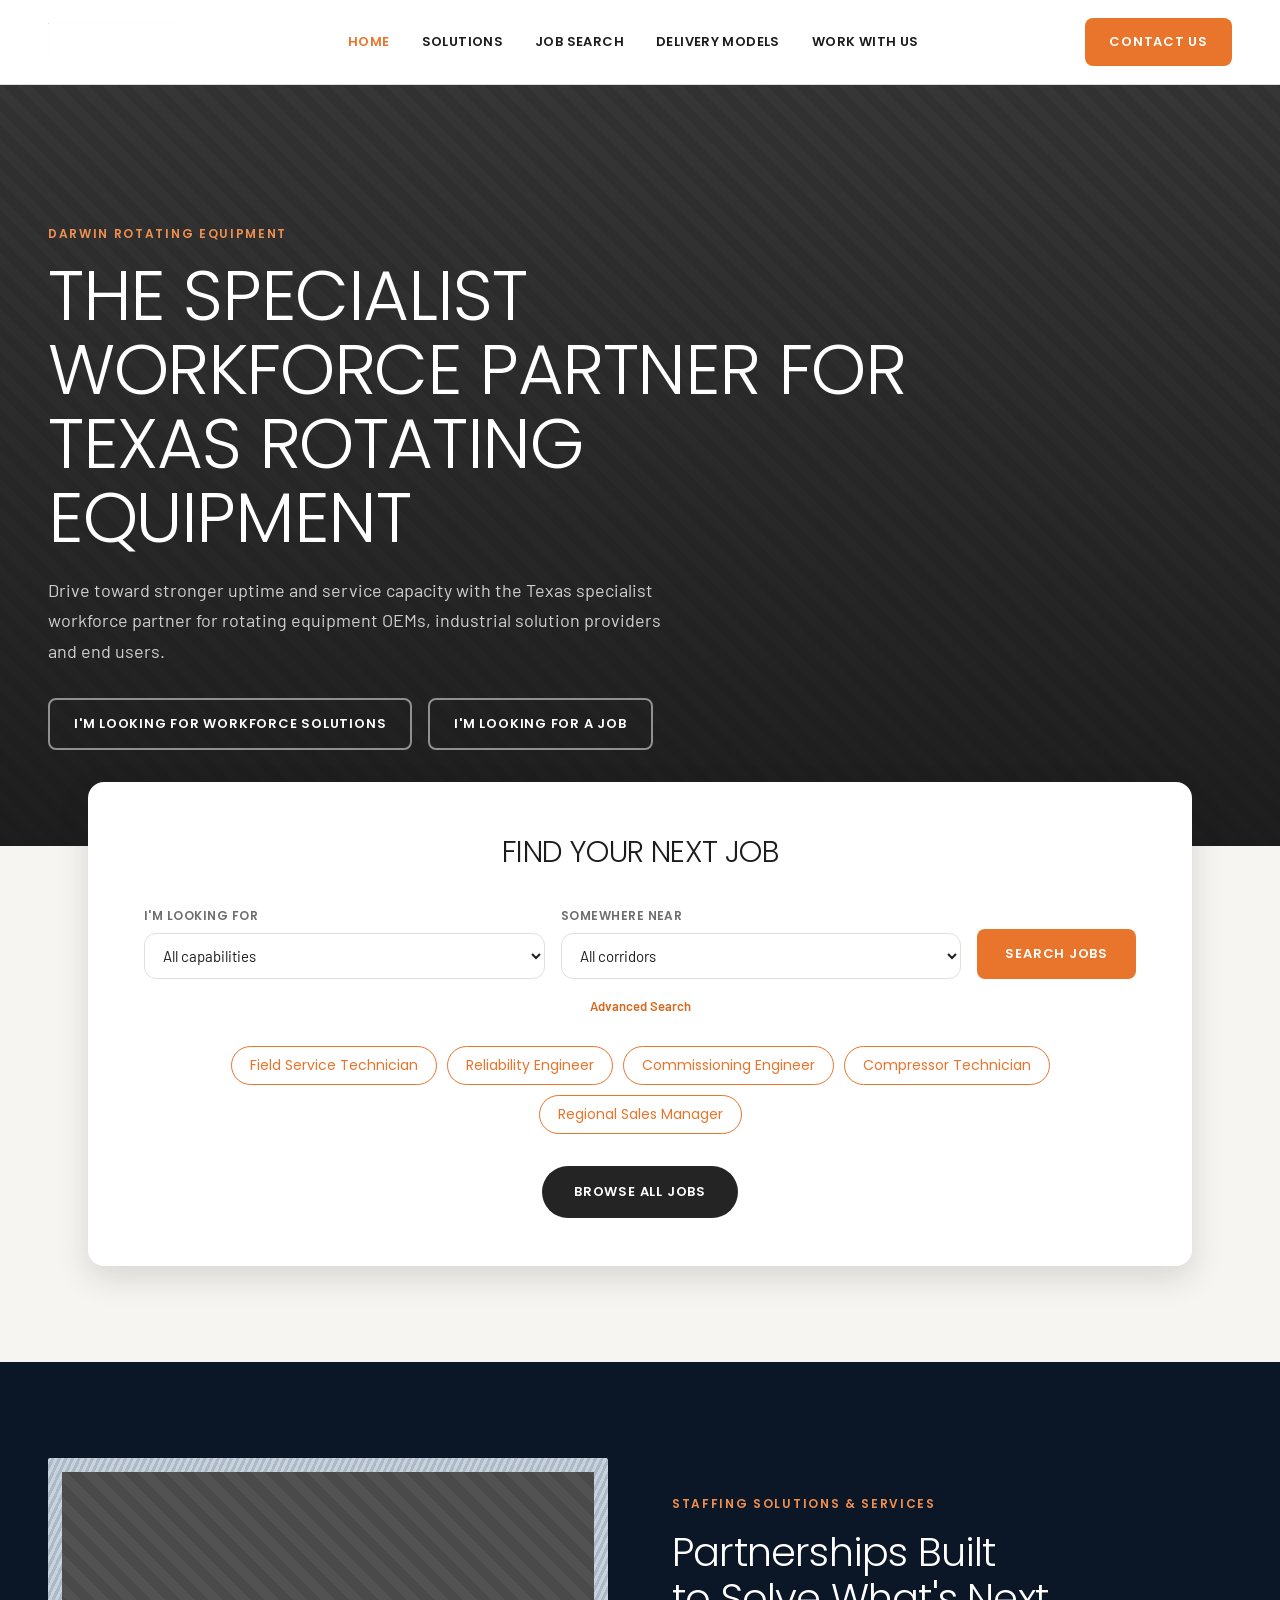
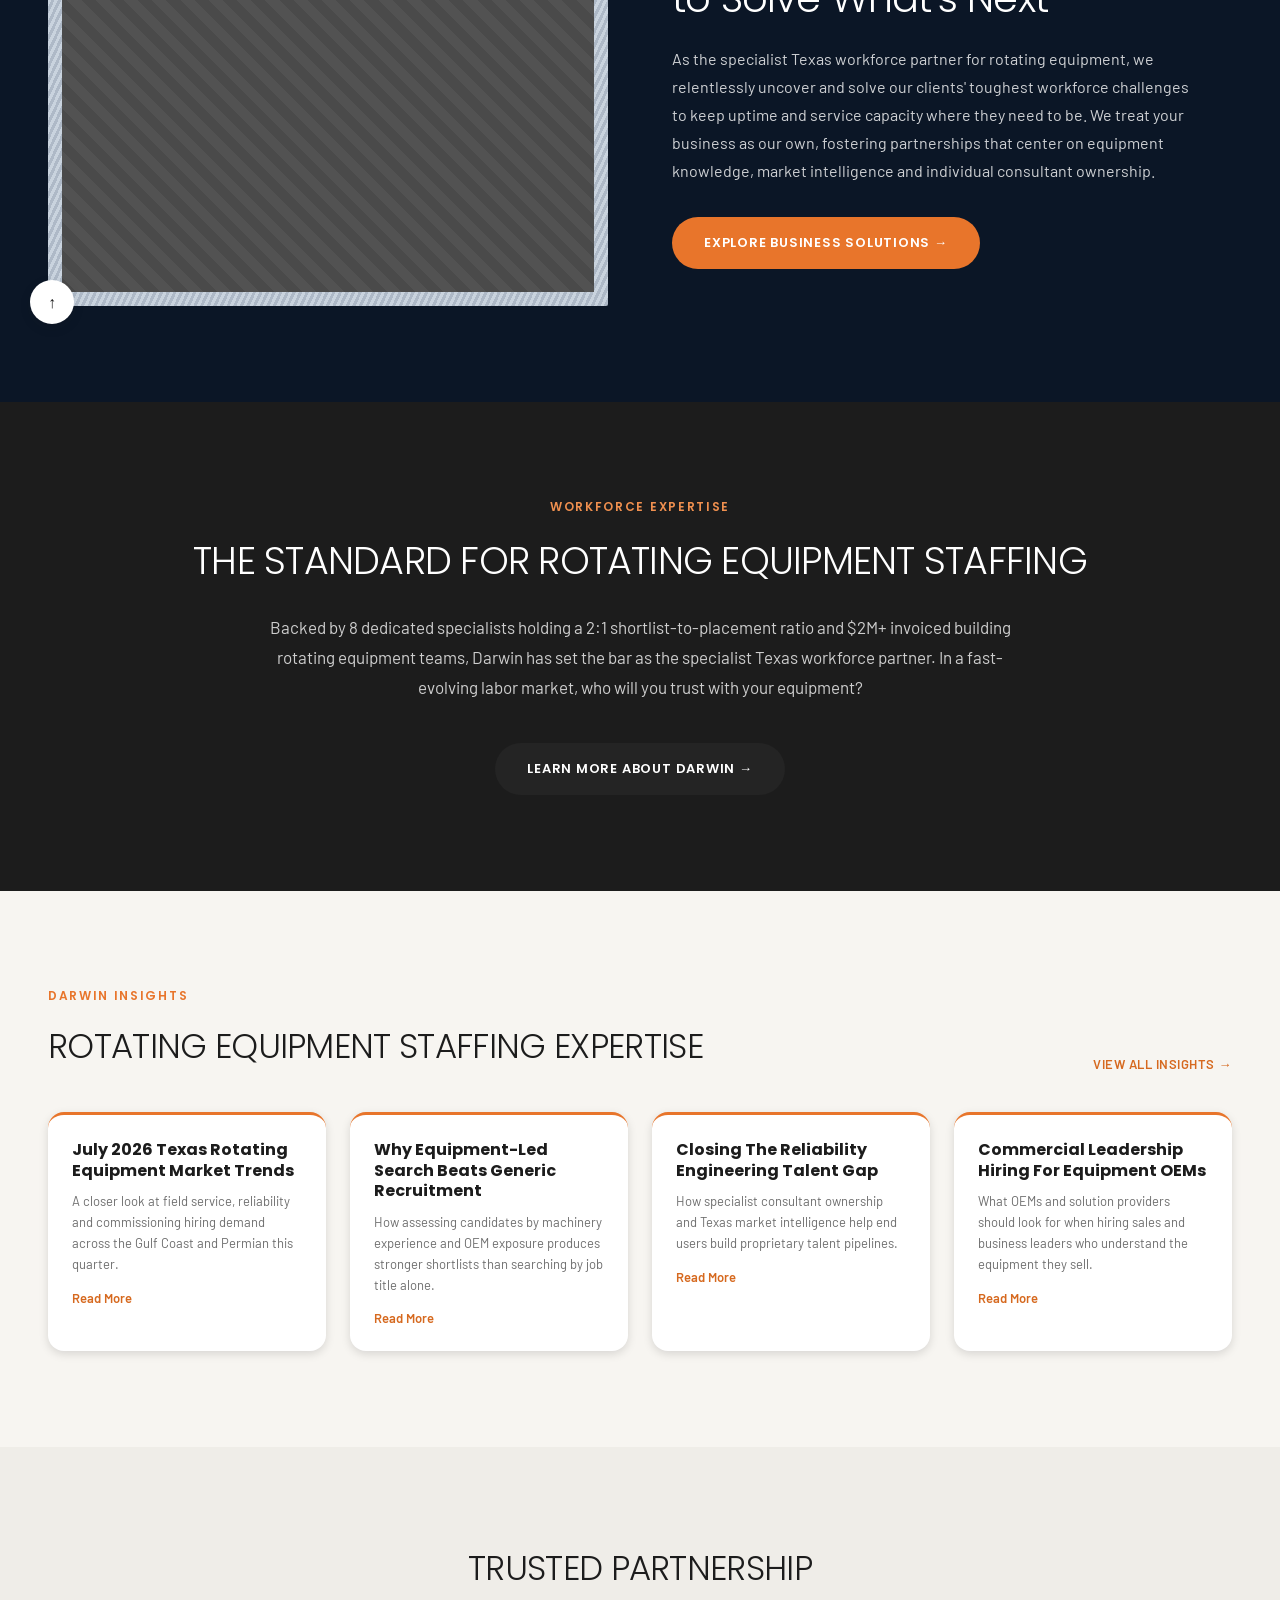
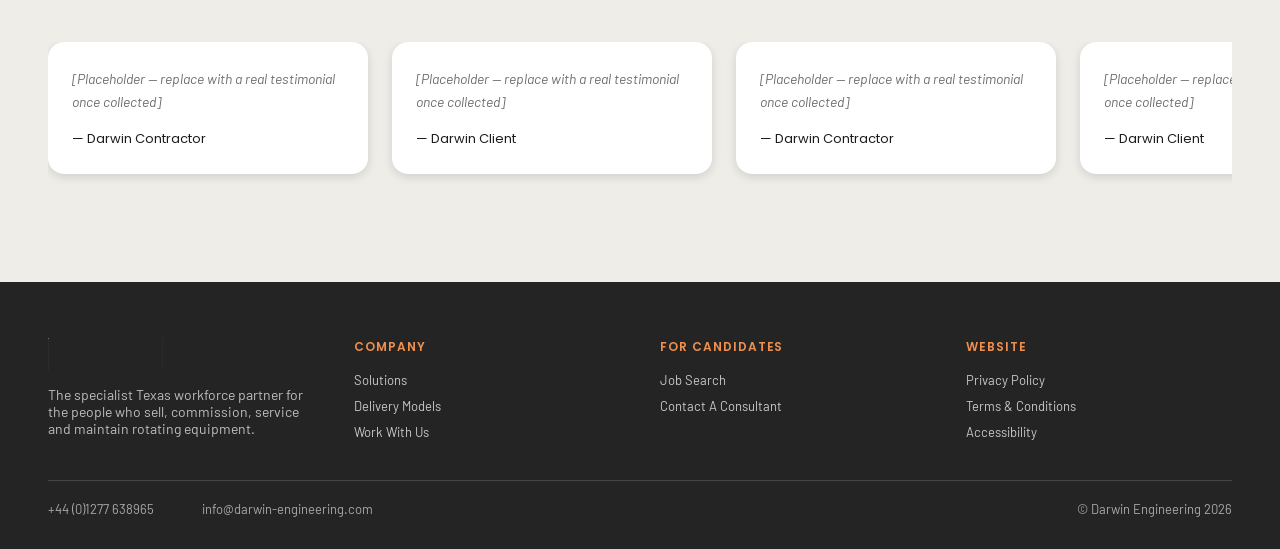
==== commit 50103f02: "Redesign Staffing Solutions & Services as dark navy split section Replaces the plain centered text b" ====
--- a/index.html
+++ b/index.html
@@ -80,11 +80,19 @@
 </section>
 
 <!-- STAFFING SOLUTIONS & SERVICES -->
-<section style="padding:0 48px 96px;max-width:1000px;margin:0 auto;text-align:center">
-<div class="eyebrow" style="justify-content:center;display:flex">Staffing Solutions &amp; Services</div>
-<h2 class="display-ultralight" style="font-size:clamp(26px,3.5vw,38px);text-transform:uppercase;color:var(--text-primary);margin:0 0 24px">Partnerships Built To Solve What's Next</h2>
-<p style="font-family:var(--font-body);font-size:17px;line-height:1.75;color:var(--text-secondary);max-width:760px;margin:0 auto 32px">As the specialist Texas workforce partner for rotating equipment, we relentlessly uncover and solve our clients' toughest workforce challenges to keep uptime and service capacity where they need to be. We treat your business as our own, fostering partnerships that center on equipment knowledge, market intelligence and individual consultant ownership.</p>
-<a href="solutions.html" class="btn btn-primary btn-pill" style="text-decoration:none">Explore Workforce Solutions &#8594;</a>
+<section style="padding:96px 48px;background:#0B1626">
+<div style="max-width:1400px;margin:0 auto;display:grid;grid-template-columns:repeat(auto-fit,minmax(360px,1fr));gap:64px;align-items:center">
+<div style="position:relative;padding:14px;background:repeating-linear-gradient(115deg,#c9d3de,#c9d3de 3px,#aeb9c7 3px,#aeb9c7 6px);border-radius:2px">
+<div style="position:relative;height:420px;overflow:hidden"><div class="media-placeholder" style="font-size:0" aria-label="Field technician grinding on a rotating equipment site"></div></div>
+<div style="position:absolute;left:-18px;bottom:-18px;width:44px;height:44px;border-radius:50%;background:var(--color-white);display:flex;align-items:center;justify-content:center;box-shadow:var(--shadow-md);font-size:16px;color:var(--text-primary)">&#8593;</div>
+</div>
+<div>
+<div class="eyebrow eyebrow-inverse">Staffing Solutions &amp; Services</div>
+<h2 class="display-ultralight" style="font-size:clamp(28px,3.5vw,40px);line-height:1.15;text-transform:none;color:var(--text-inverse);margin:0 0 24px">Partnerships Built<br>to Solve What's Next</h2>
+<p style="font-family:var(--font-body);font-size:16px;line-height:1.75;color:rgba(255,255,255,0.8);max-width:520px;margin:0 0 32px">As the specialist Texas workforce partner for rotating equipment, we relentlessly uncover and solve our clients' toughest workforce challenges to keep uptime and service capacity where they need to be. We treat your business as our own, fostering partnerships that center on equipment knowledge, market intelligence and individual consultant ownership.</p>
+<a href="solutions.html" class="btn btn-primary btn-pill" style="text-decoration:none">Explore Business Solutions &#8594;</a>
+</div>
+</div>
 </section>
 
 <!-- WORKFORCE EXPERTISE -->
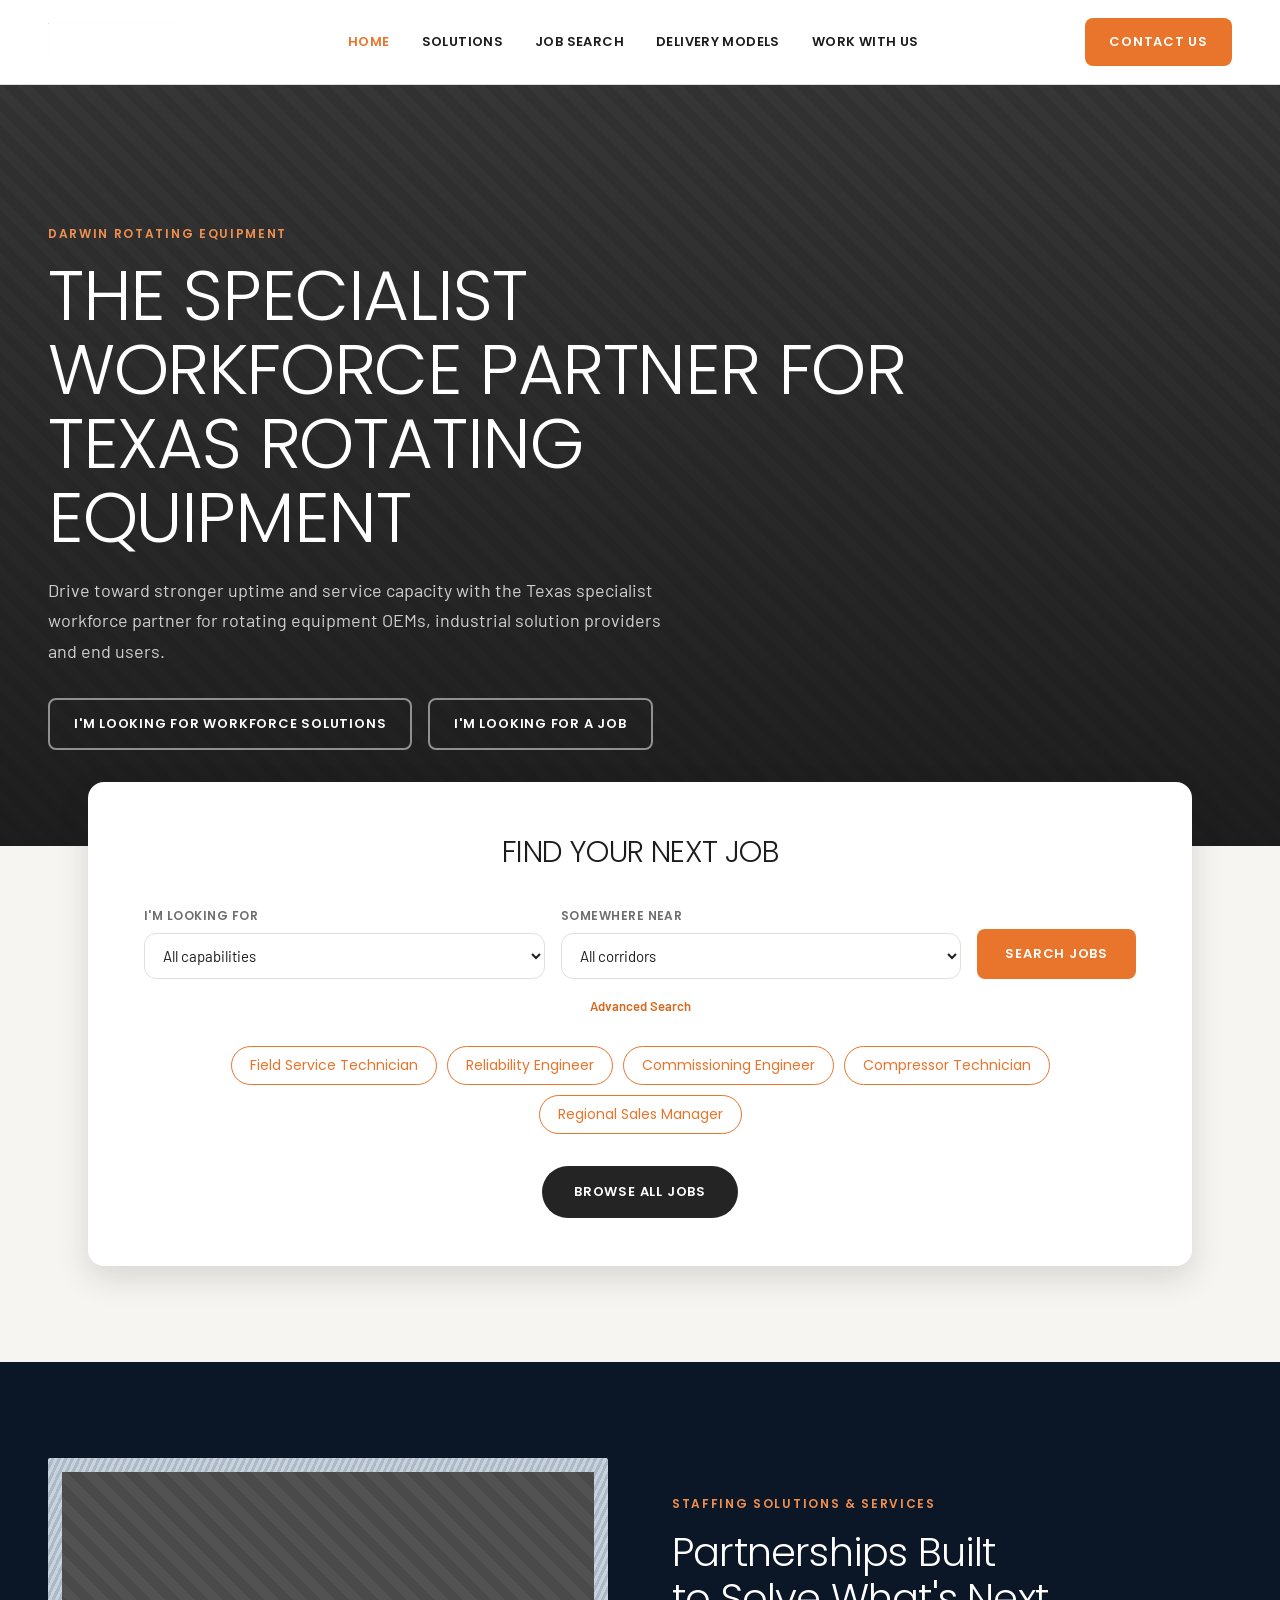
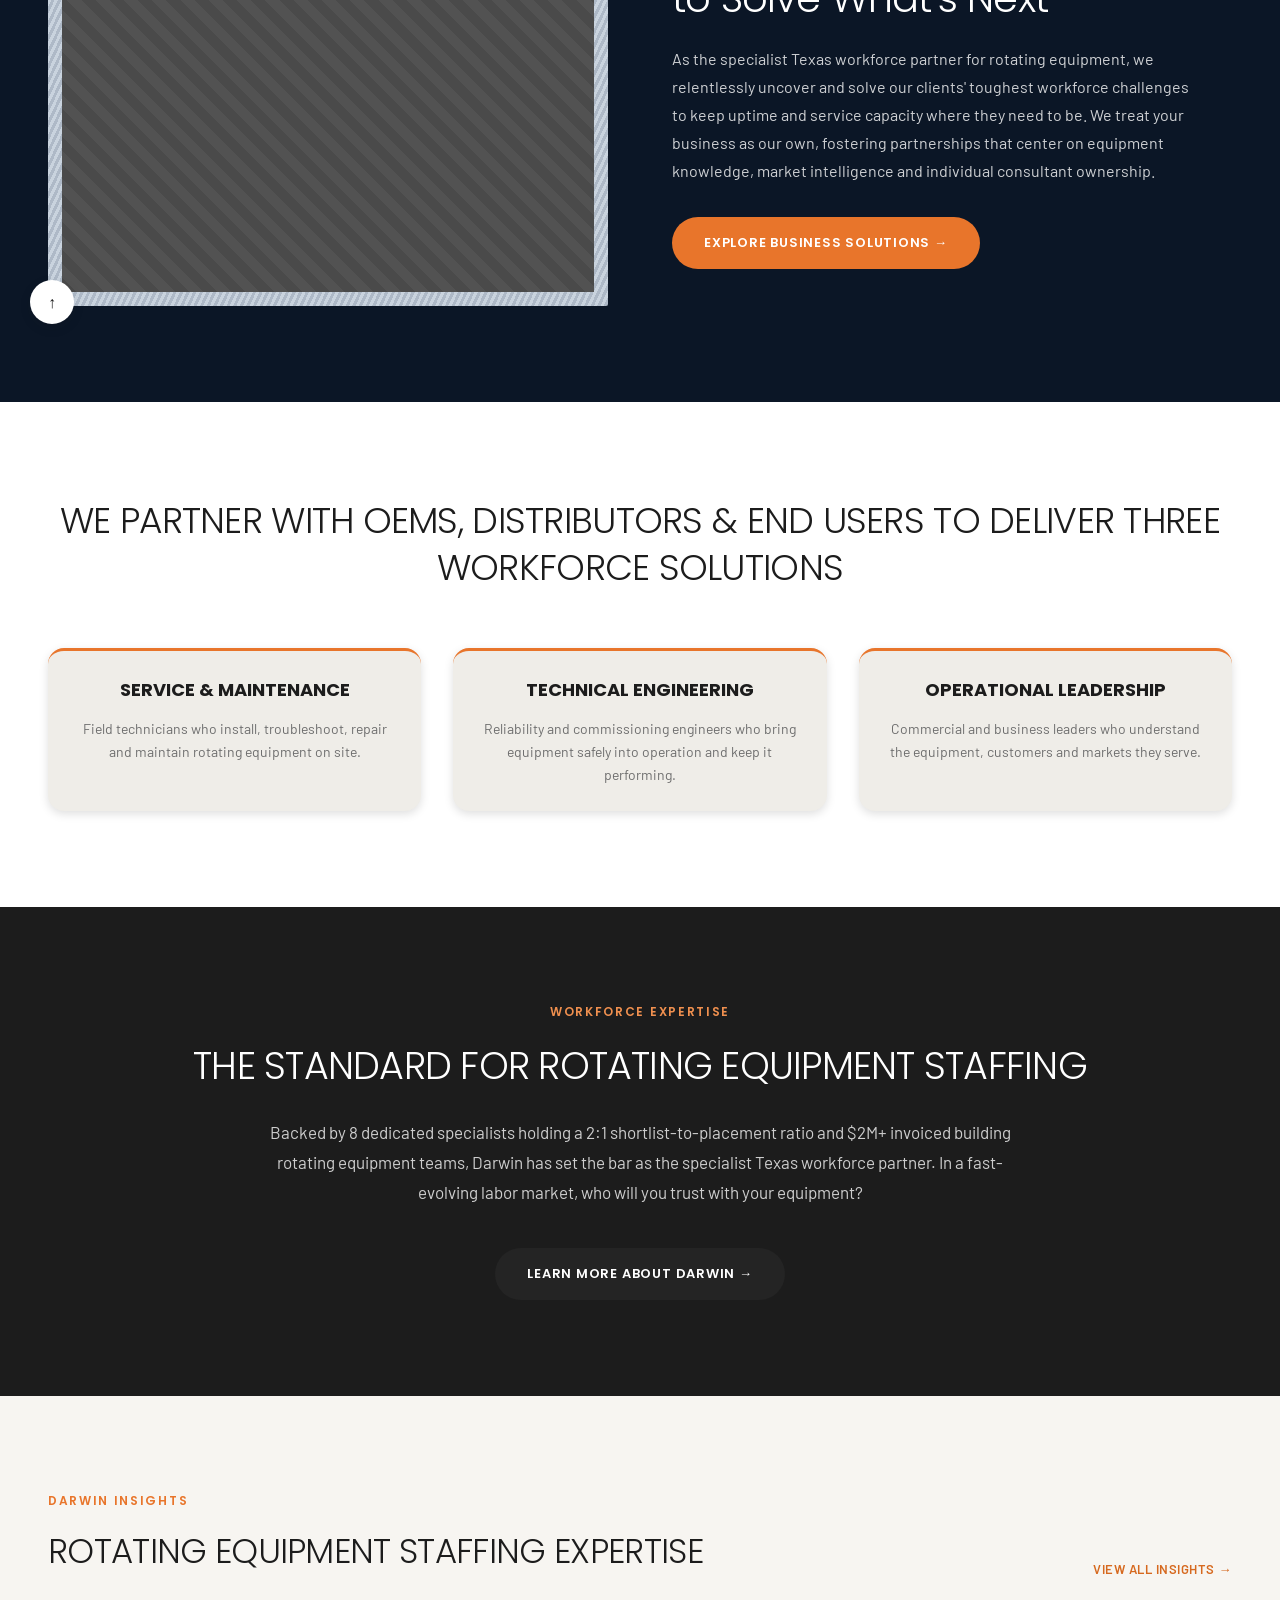
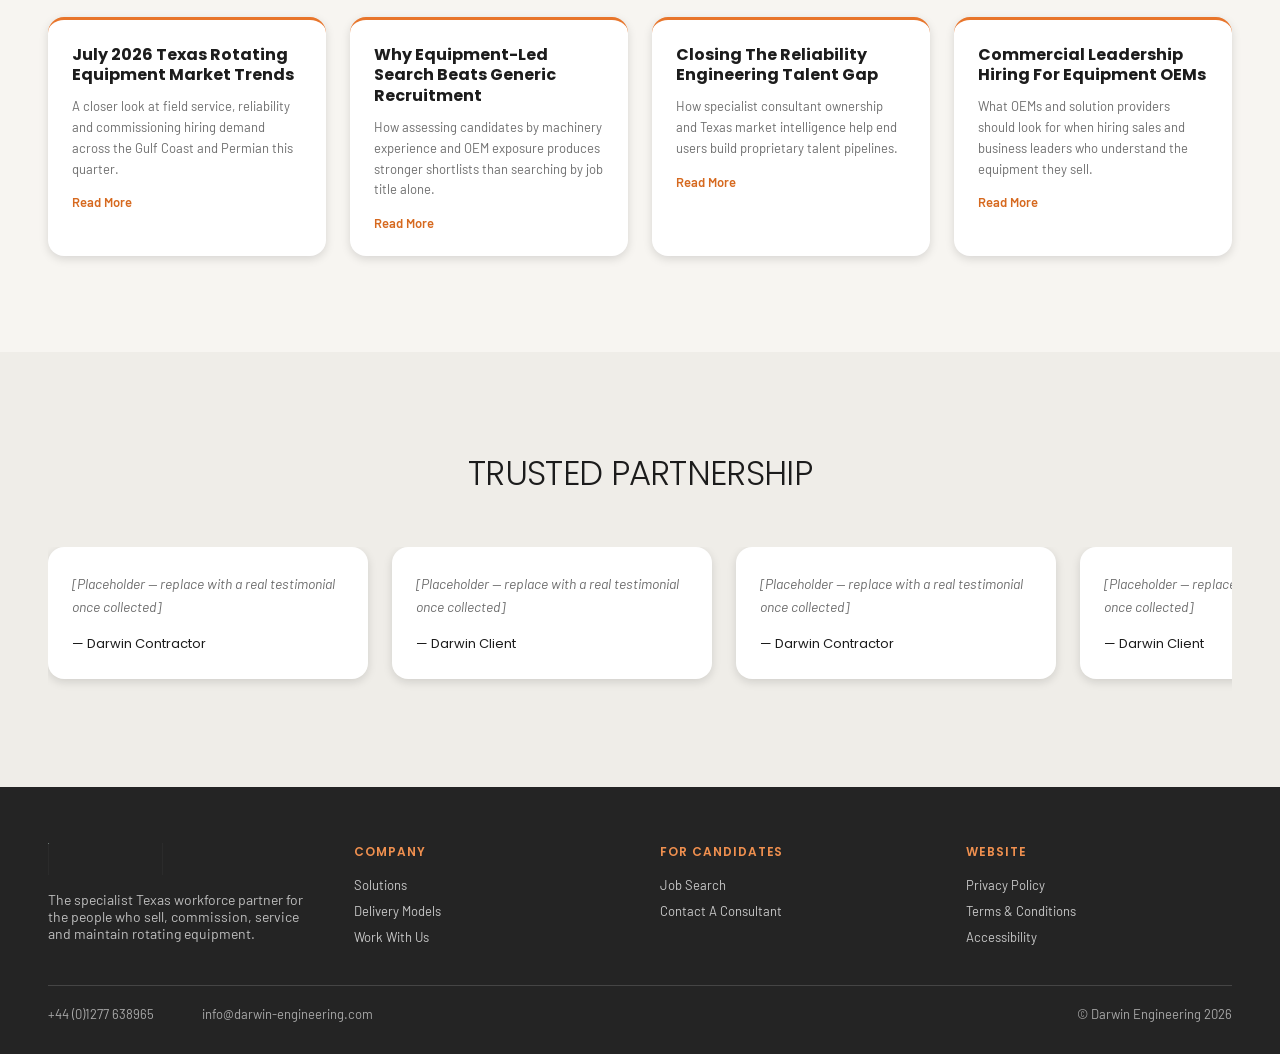
==== commit bb362226: "Add scroll-up reveal animation for Three Workforce Solutions section New section under Staffing Solu" ====
--- a/index.html
+++ b/index.html
@@ -95,6 +95,27 @@
 </div>
 </section>
 
+<!-- THREE WORKFORCE SOLUTIONS -->
+<section style="padding:96px 48px;background:var(--surface-card)">
+<div style="max-width:1200px;margin:0 auto;text-align:center">
+<h2 class="reveal-up display-ultralight" style="font-size:clamp(24px,3.2vw,36px);line-height:1.3;text-transform:uppercase;color:var(--text-primary);margin:0 0 56px">We Partner With OEMs, Distributors &amp; End Users To Deliver Three Workforce Solutions</h2>
+<div style="display:grid;grid-template-columns:repeat(auto-fit,minmax(240px,1fr));gap:32px">
+<div class="reveal-up reveal-delay-1 card-stage" style="background:var(--surface-sunken);border-top:3px solid var(--accent-primary)">
+<h3 style="font-family:var(--font-display);font-size:18px;text-transform:uppercase;color:var(--text-primary);margin:0 0 14px">Service &amp; Maintenance</h3>
+<p style="font-family:var(--font-body);font-size:14px;line-height:1.65;color:var(--text-secondary);margin:0">Field technicians who install, troubleshoot, repair and maintain rotating equipment on site.</p>
+</div>
+<div class="reveal-up reveal-delay-2 card-stage" style="background:var(--surface-sunken);border-top:3px solid var(--accent-primary)">
+<h3 style="font-family:var(--font-display);font-size:18px;text-transform:uppercase;color:var(--text-primary);margin:0 0 14px">Technical Engineering</h3>
+<p style="font-family:var(--font-body);font-size:14px;line-height:1.65;color:var(--text-secondary);margin:0">Reliability and commissioning engineers who bring equipment safely into operation and keep it performing.</p>
+</div>
+<div class="reveal-up reveal-delay-3 card-stage" style="background:var(--surface-sunken);border-top:3px solid var(--accent-primary)">
+<h3 style="font-family:var(--font-display);font-size:18px;text-transform:uppercase;color:var(--text-primary);margin:0 0 14px">Operational Leadership</h3>
+<p style="font-family:var(--font-body);font-size:14px;line-height:1.65;color:var(--text-secondary);margin:0">Commercial and business leaders who understand the equipment, customers and markets they serve.</p>
+</div>
+</div>
+</div>
+</section>
+
 <!-- WORKFORCE EXPERTISE -->
 <section class="stage-carbon" style="padding:96px 48px;text-align:center">
 <div class="eyebrow eyebrow-inverse" style="justify-content:center;display:flex">Workforce Expertise</div>
--- a/styles.css
+++ b/styles.css
@@ -94,6 +94,16 @@
 .hierarchy-row{display:grid;grid-template-columns:220px 1fr;gap:32px;padding:24px 0;border-bottom:1px solid var(--border-default)}
 .hierarchy-row:last-child{border-bottom:none}
 
+/* ---------- Scroll-up reveal animation ---------- */
+.reveal-up{opacity:0;transform:translateY(48px);transition:opacity 0.7s cubic-bezier(.21,.6,.35,1),transform 0.7s cubic-bezier(.21,.6,.35,1)}
+.reveal-up.is-visible{opacity:1;transform:translateY(0)}
+.reveal-up.reveal-delay-1{transition-delay:0.1s}
+.reveal-up.reveal-delay-2{transition-delay:0.22s}
+.reveal-up.reveal-delay-3{transition-delay:0.34s}
+@media (prefers-reduced-motion:reduce){
+  .reveal-up{opacity:1;transform:none;transition:none}
+}
+
 /* ---------- Responsive breakpoints ---------- */
 @media (max-width:900px){
   .benefit-row{grid-template-columns:1fr 1fr}
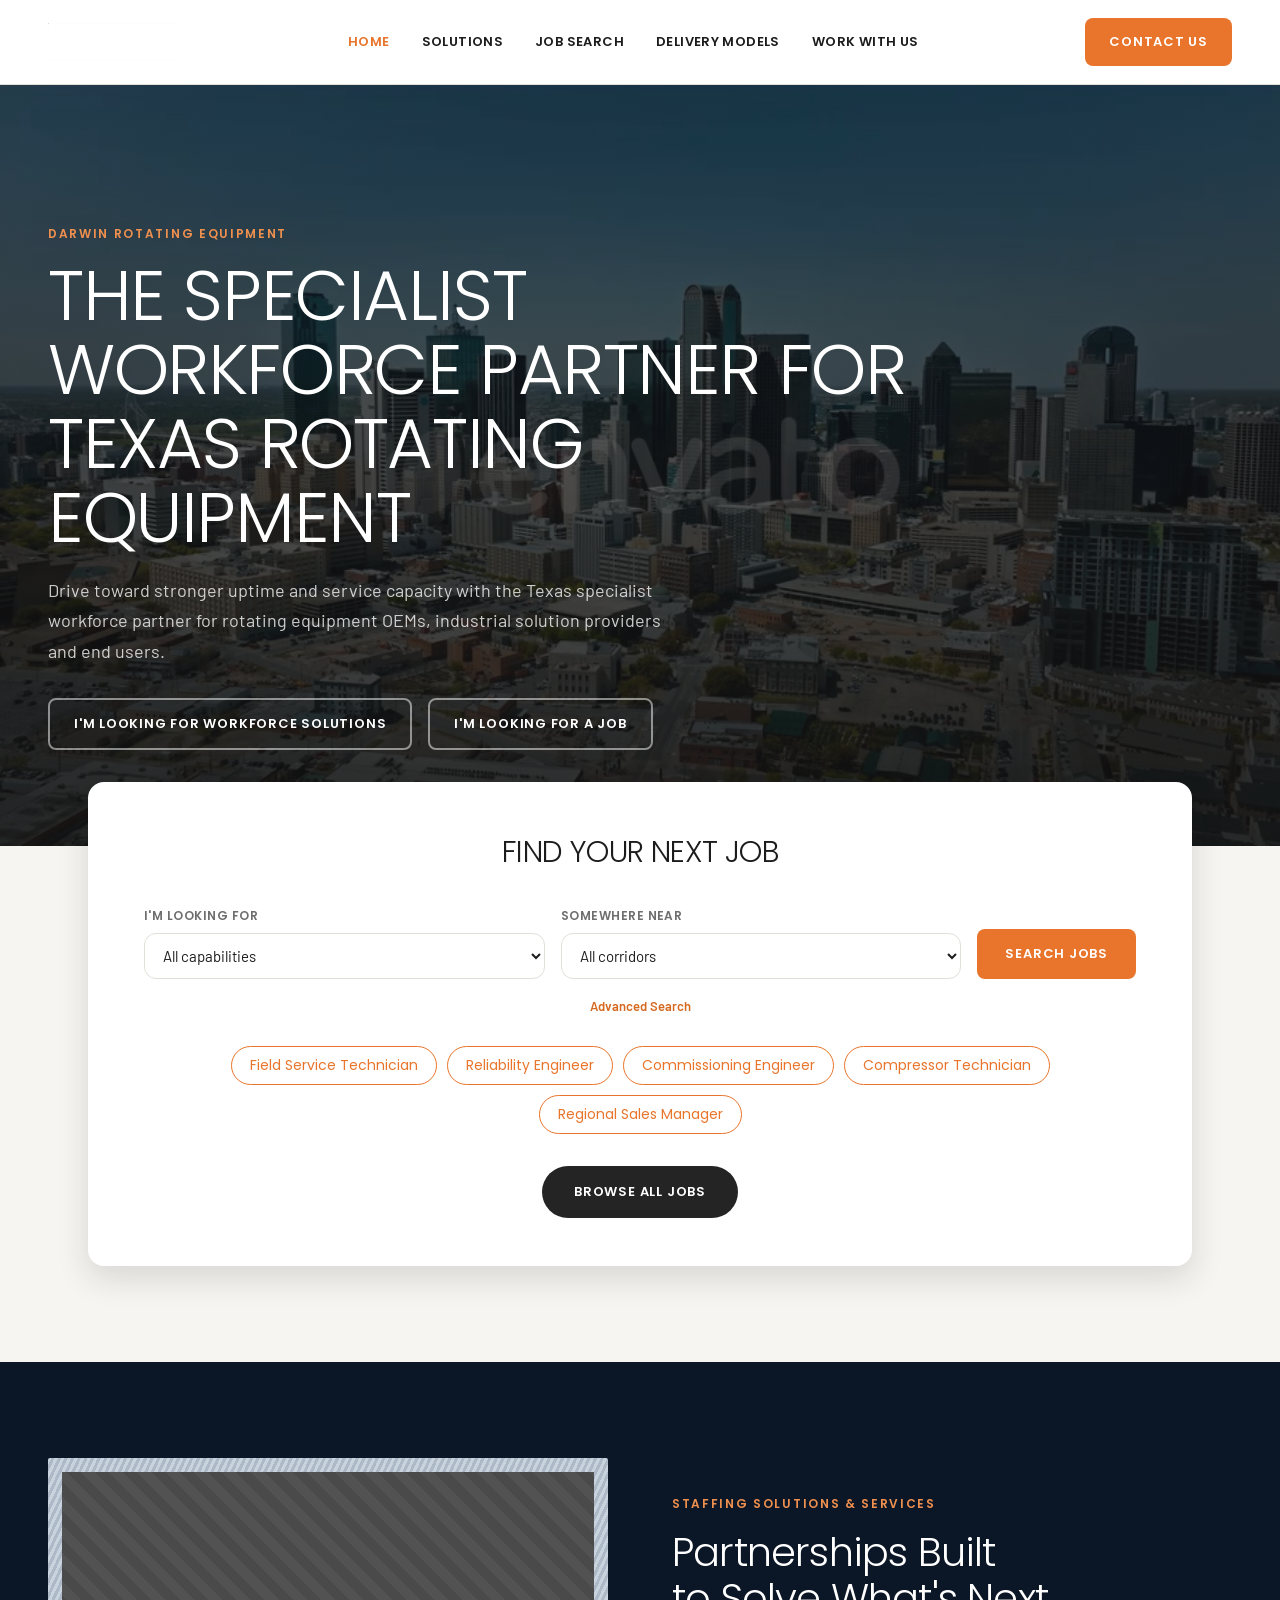
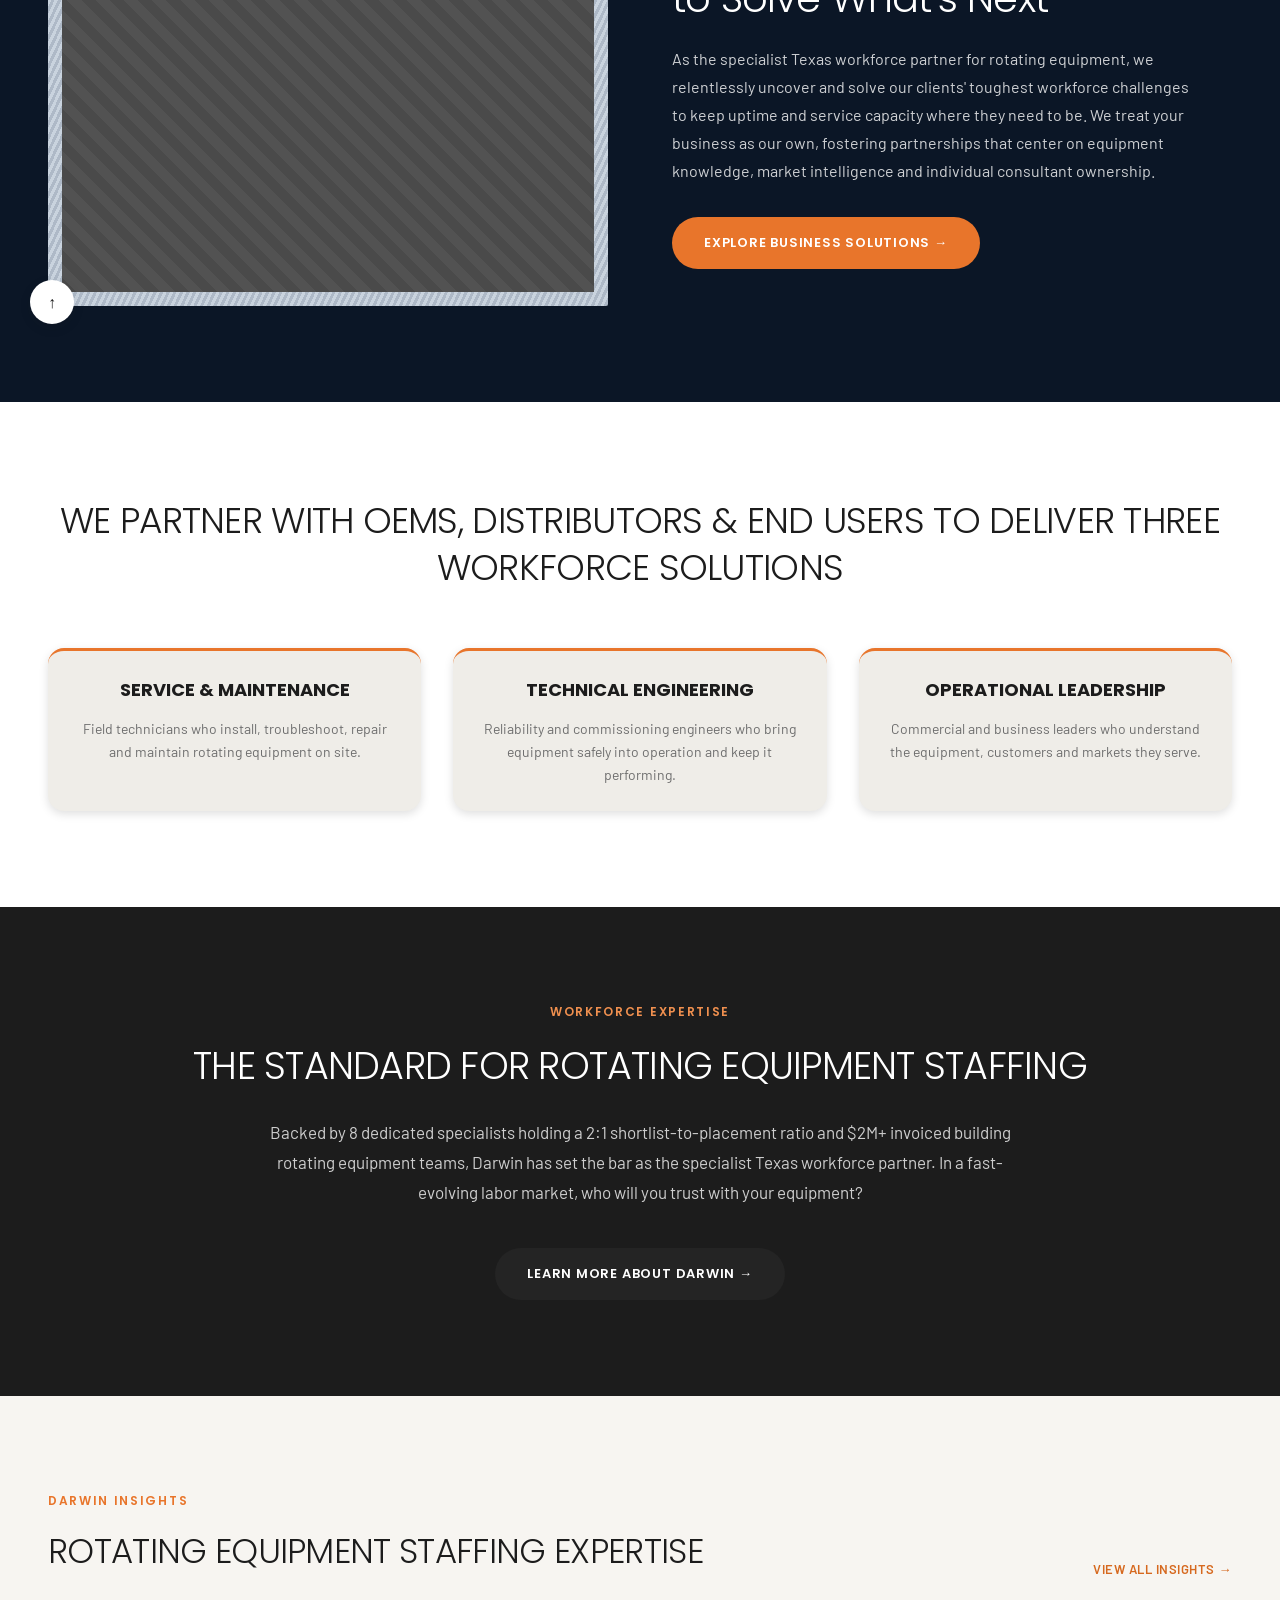
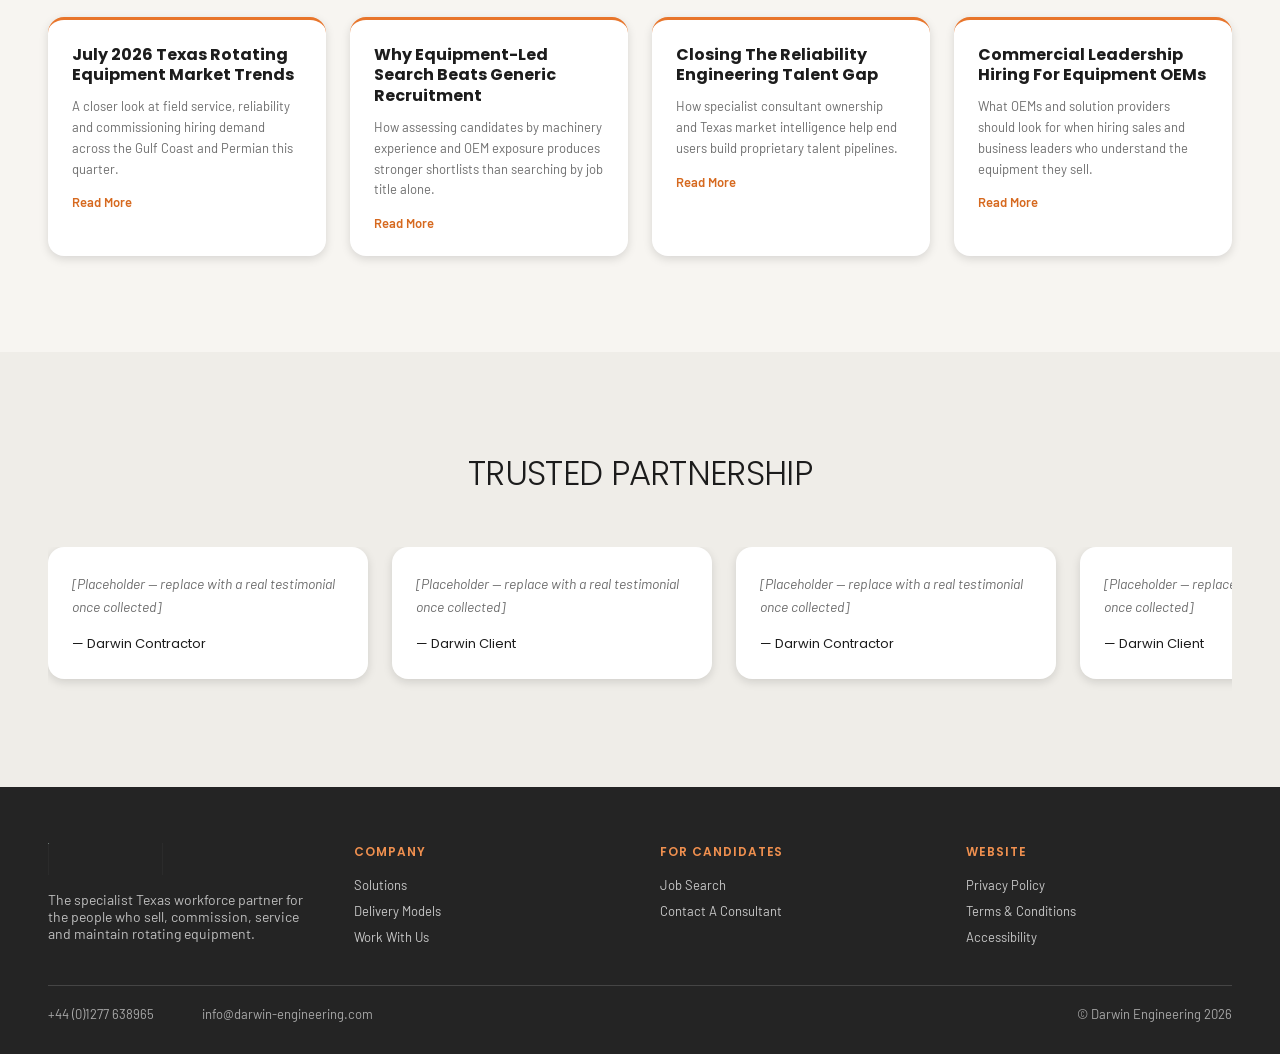
==== commit 29a6b583: "Add video background to homepage hero (temp watermarked placeholder) Replaces the static hero placeh" ====
--- a/index.html
+++ b/index.html
@@ -24,7 +24,10 @@
 
 <!-- HERO: full-bleed photo, bottom-left headline block, two CTAs — matches Aerotek's hero -->
 <div class="stage-carbon" style="position:relative;width:100%;overflow:hidden">
-<div class="media-placeholder" style="position:absolute;inset:0;font-size:0" aria-label="Field technician welding on a rotating equipment site"></div>
+<!-- TEMP: watermarked Envato preview clip — swap in a licensed/purchased download or original footage before launch -->
+<video autoplay muted loop playsinline poster="assets/hero-poster.jpg" style="position:absolute;inset:0;width:100%;height:100%;object-fit:cover">
+<source src="assets/hero-video-PLACEHOLDER-envato-preview.mp4" type="video/mp4">
+</video>
 <div style="position:absolute;inset:0;background:linear-gradient(180deg,rgba(20,20,20,0.45) 0%,rgba(20,20,20,0.85) 100%);pointer-events:none"></div>
 <div class="hero-inner" style="position:relative;padding:140px 48px 96px;max-width:1400px;margin:0 auto">
 <div class="eyebrow eyebrow-inverse">Darwin Rotating Equipment</div>
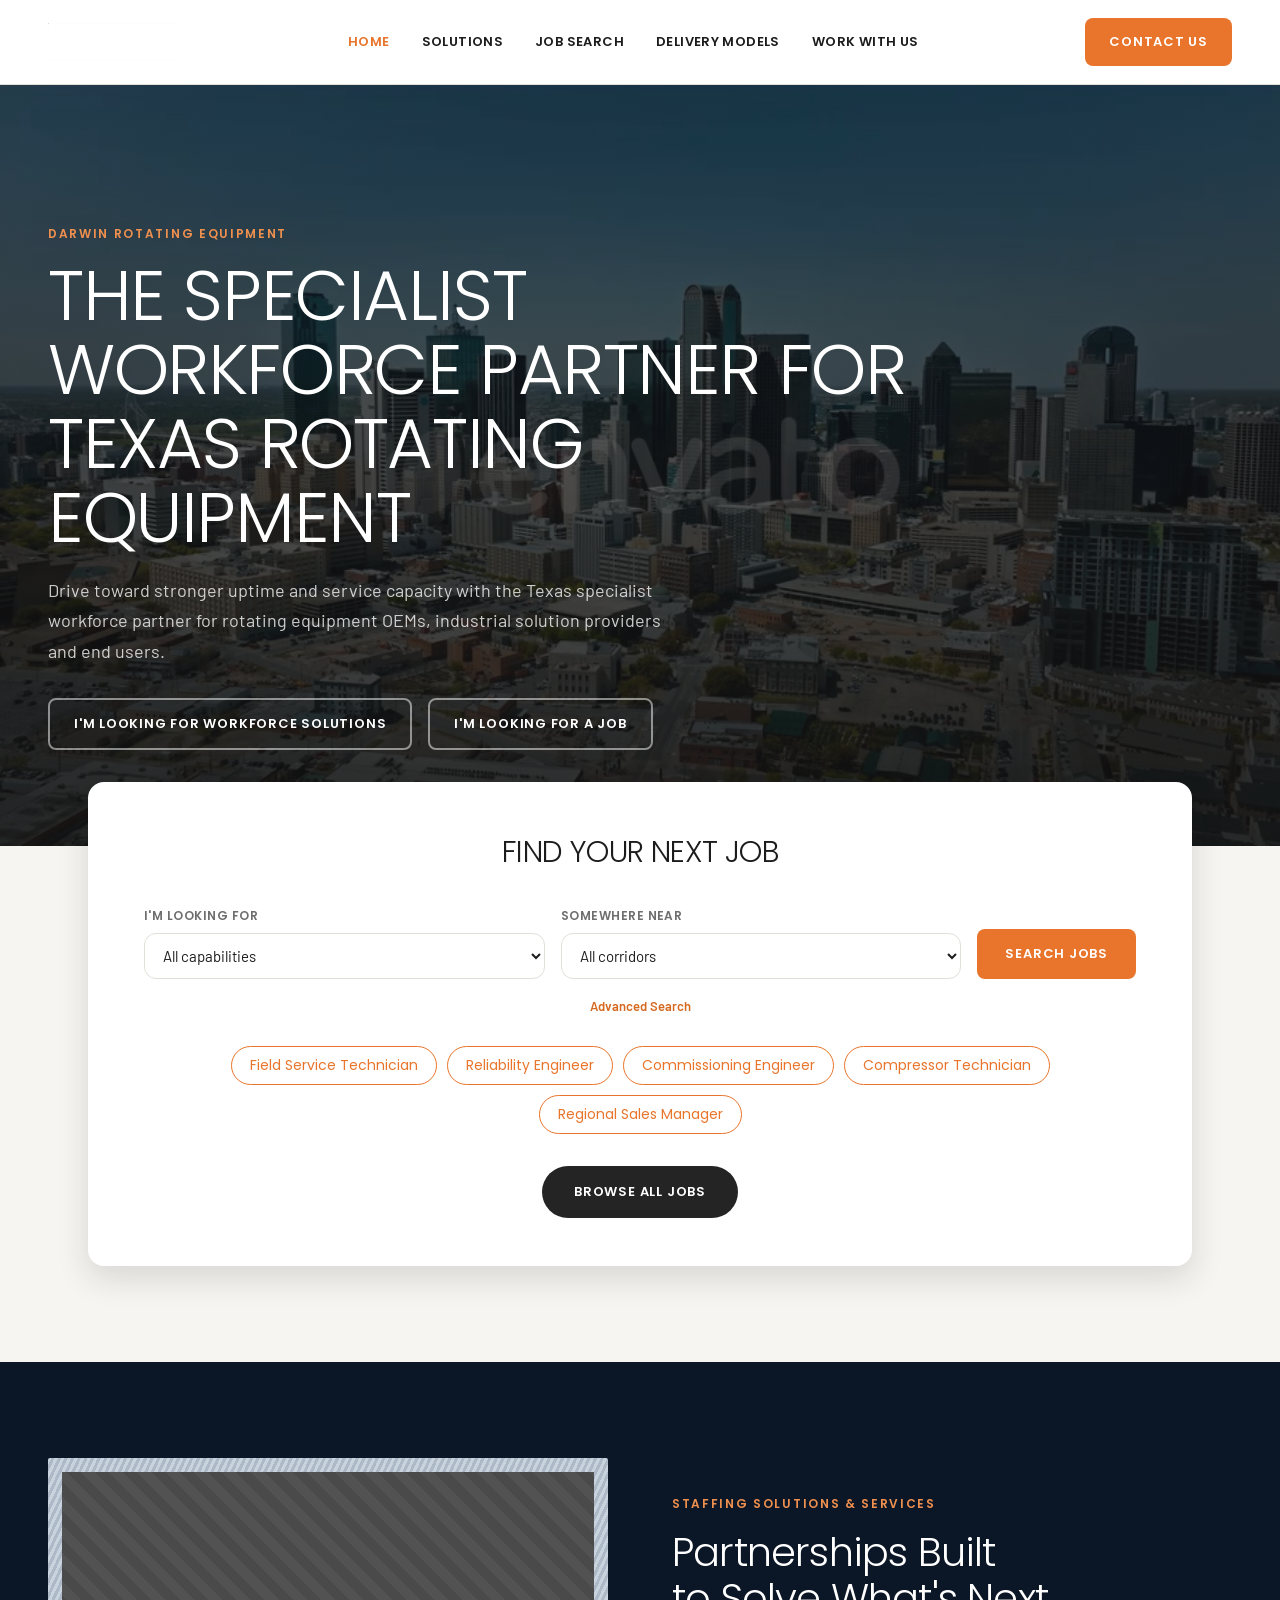
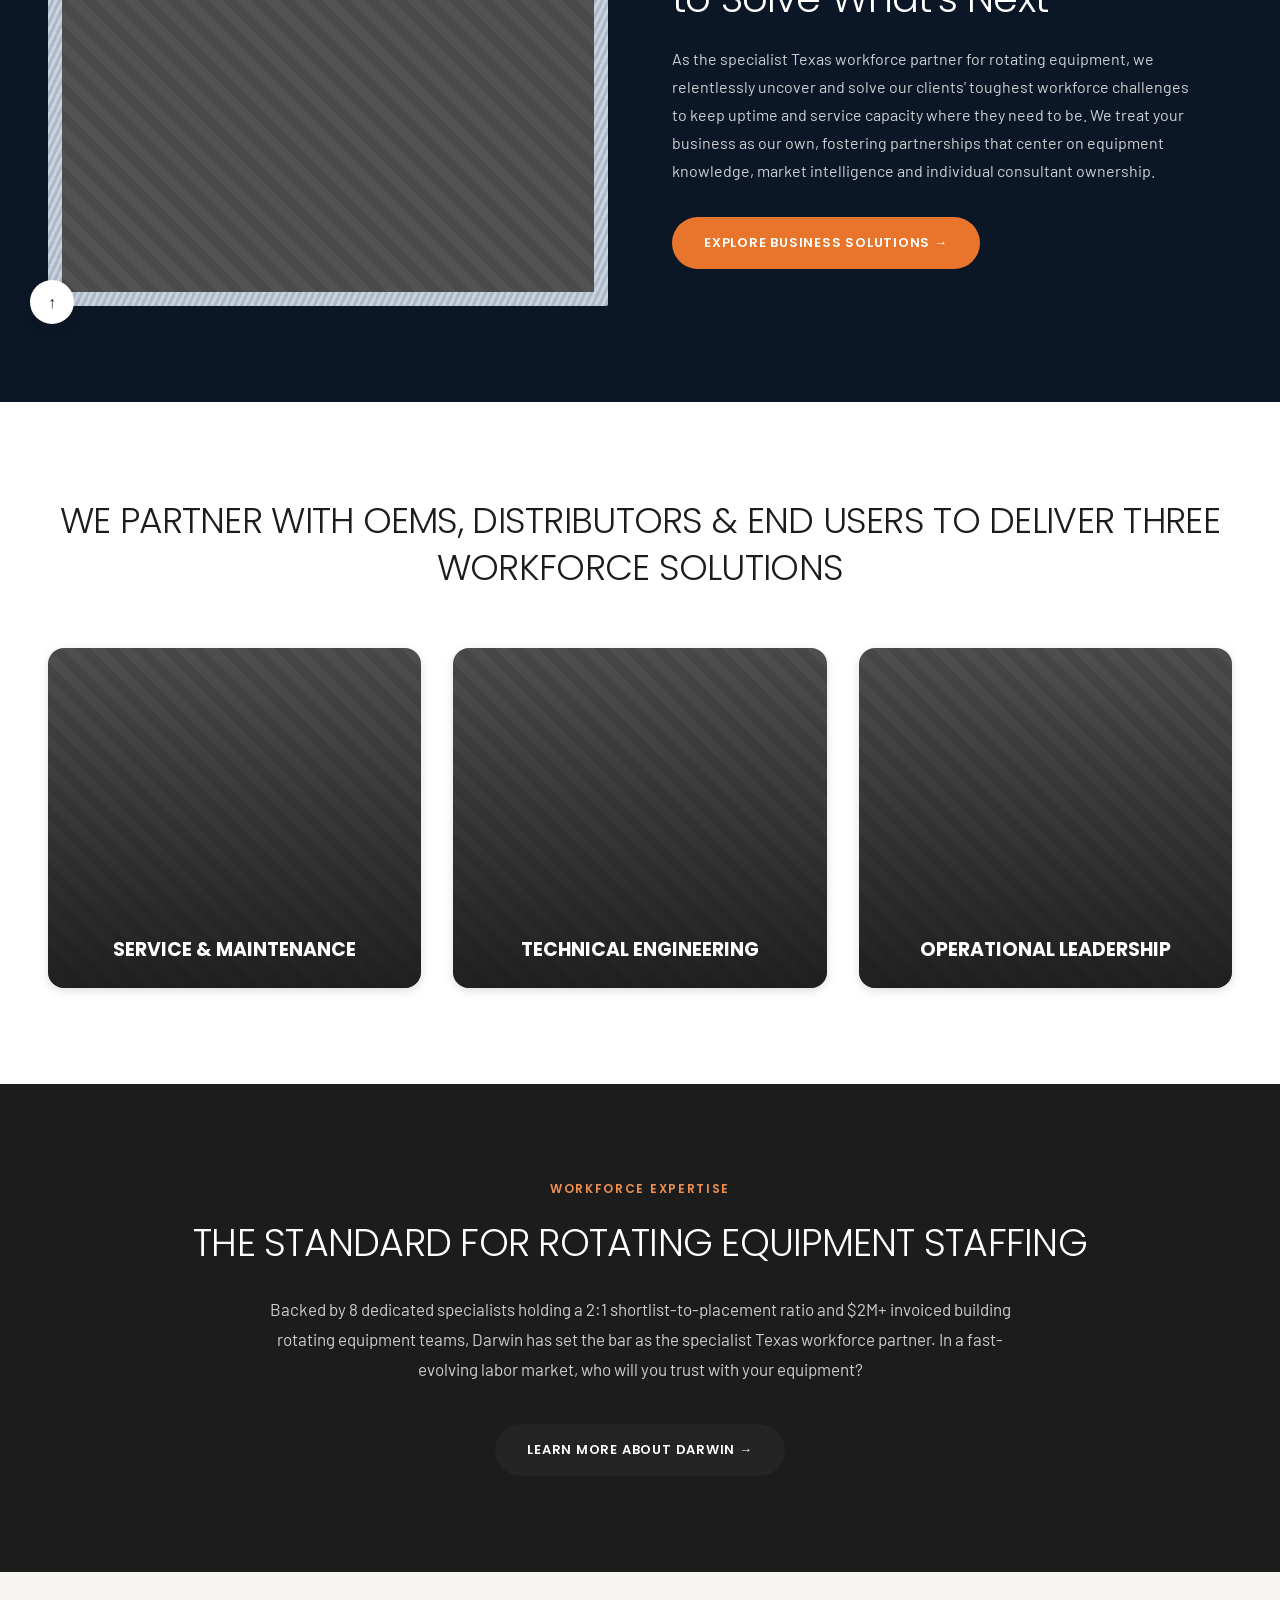
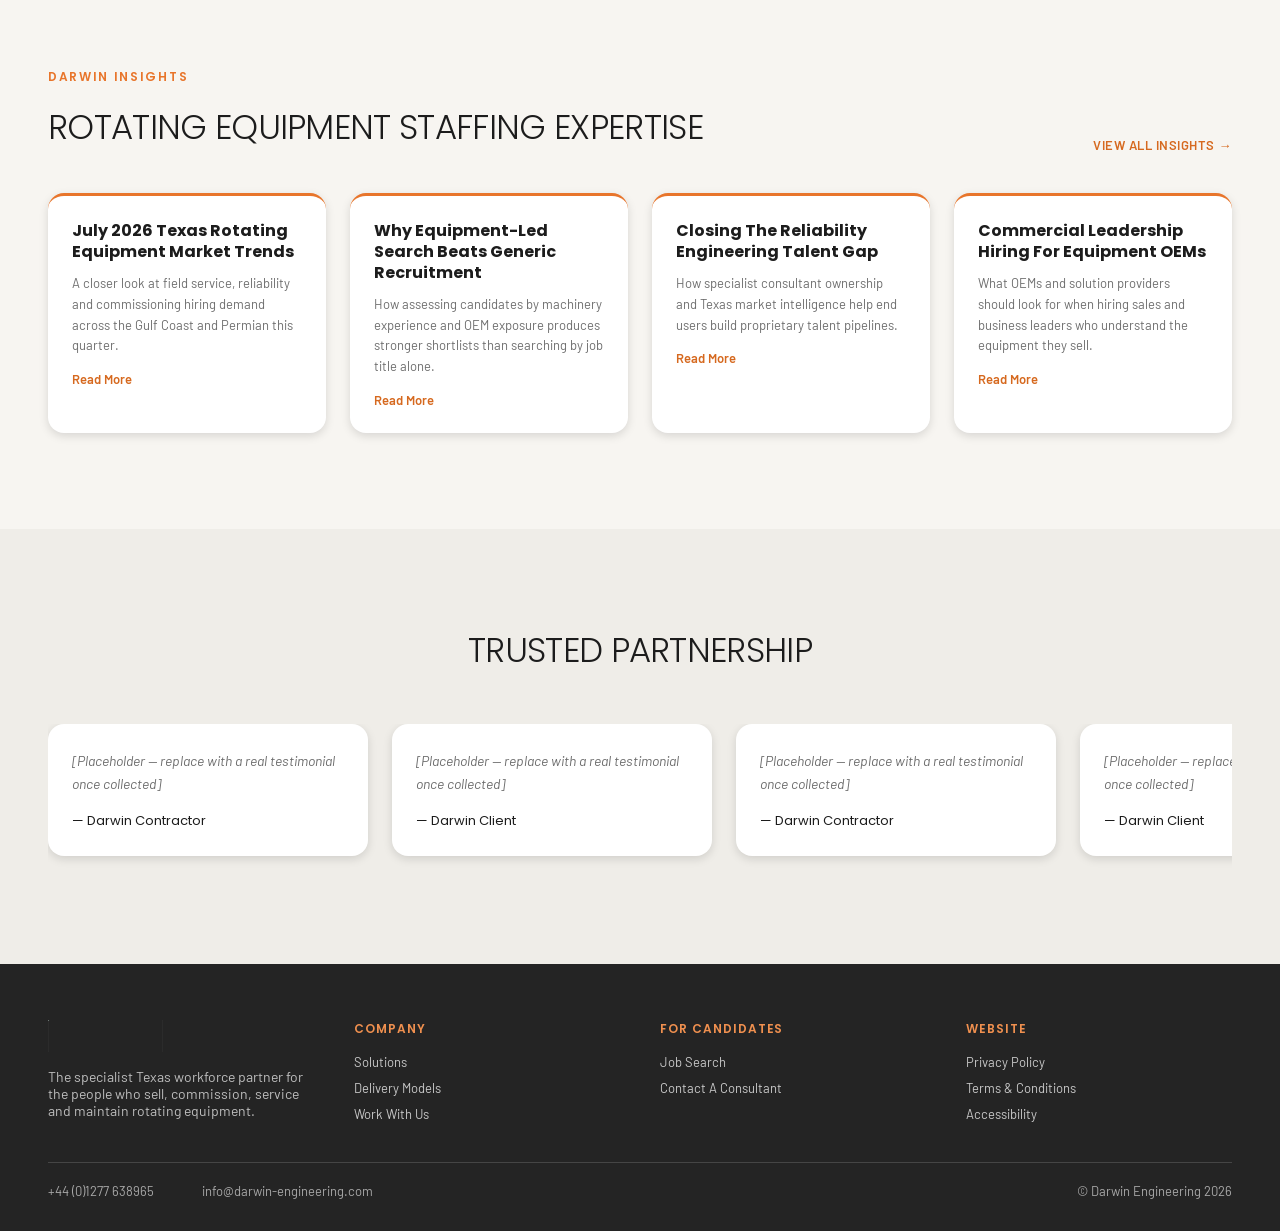
==== commit 3fd5b454: "Convert Three Workforce Solutions cards to image tiles, titles only Replaces the flat surface-sunken" ====
--- a/index.html
+++ b/index.html
@@ -103,17 +103,20 @@
 <div style="max-width:1200px;margin:0 auto;text-align:center">
 <h2 class="reveal-up display-ultralight" style="font-size:clamp(24px,3.2vw,36px);line-height:1.3;text-transform:uppercase;color:var(--text-primary);margin:0 0 56px">We Partner With OEMs, Distributors &amp; End Users To Deliver Three Workforce Solutions</h2>
 <div style="display:grid;grid-template-columns:repeat(auto-fit,minmax(240px,1fr));gap:32px">
-<div class="reveal-up reveal-delay-1 card-stage" style="background:var(--surface-sunken);border-top:3px solid var(--accent-primary)">
-<h3 style="font-family:var(--font-display);font-size:18px;text-transform:uppercase;color:var(--text-primary);margin:0 0 14px">Service &amp; Maintenance</h3>
-<p style="font-family:var(--font-body);font-size:14px;line-height:1.65;color:var(--text-secondary);margin:0">Field technicians who install, troubleshoot, repair and maintain rotating equipment on site.</p>
-</div>
-<div class="reveal-up reveal-delay-2 card-stage" style="background:var(--surface-sunken);border-top:3px solid var(--accent-primary)">
-<h3 style="font-family:var(--font-display);font-size:18px;text-transform:uppercase;color:var(--text-primary);margin:0 0 14px">Technical Engineering</h3>
-<p style="font-family:var(--font-body);font-size:14px;line-height:1.65;color:var(--text-secondary);margin:0">Reliability and commissioning engineers who bring equipment safely into operation and keep it performing.</p>
-</div>
-<div class="reveal-up reveal-delay-3 card-stage" style="background:var(--surface-sunken);border-top:3px solid var(--accent-primary)">
-<h3 style="font-family:var(--font-display);font-size:18px;text-transform:uppercase;color:var(--text-primary);margin:0 0 14px">Operational Leadership</h3>
-<p style="font-family:var(--font-body);font-size:14px;line-height:1.65;color:var(--text-secondary);margin:0">Commercial and business leaders who understand the equipment, customers and markets they serve.</p>
+<div class="reveal-up reveal-delay-1 card-stage" style="padding:0;position:relative;height:340px;overflow:hidden">
+<div class="media-placeholder" style="position:absolute;inset:0;font-size:0" aria-label="Field technician servicing rotating equipment"></div>
+<div style="position:absolute;inset:0;background:linear-gradient(180deg,rgba(20,20,20,0.05) 0%,rgba(20,20,20,0.8) 100%)"></div>
+<h3 style="position:absolute;left:24px;right:24px;bottom:24px;font-family:var(--font-display);font-size:19px;text-transform:uppercase;color:var(--text-inverse);margin:0">Service &amp; Maintenance</h3>
+</div>
+<div class="reveal-up reveal-delay-2 card-stage" style="padding:0;position:relative;height:340px;overflow:hidden">
+<div class="media-placeholder" style="position:absolute;inset:0;font-size:0" aria-label="Reliability and commissioning engineer at work"></div>
+<div style="position:absolute;inset:0;background:linear-gradient(180deg,rgba(20,20,20,0.05) 0%,rgba(20,20,20,0.8) 100%)"></div>
+<h3 style="position:absolute;left:24px;right:24px;bottom:24px;font-family:var(--font-display);font-size:19px;text-transform:uppercase;color:var(--text-inverse);margin:0">Technical Engineering</h3>
+</div>
+<div class="reveal-up reveal-delay-3 card-stage" style="padding:0;position:relative;height:340px;overflow:hidden">
+<div class="media-placeholder" style="position:absolute;inset:0;font-size:0" aria-label="Operational leader on a rotating equipment site"></div>
+<div style="position:absolute;inset:0;background:linear-gradient(180deg,rgba(20,20,20,0.05) 0%,rgba(20,20,20,0.8) 100%)"></div>
+<h3 style="position:absolute;left:24px;right:24px;bottom:24px;font-family:var(--font-display);font-size:19px;text-transform:uppercase;color:var(--text-inverse);margin:0">Operational Leadership</h3>
 </div>
 </div>
 </div>
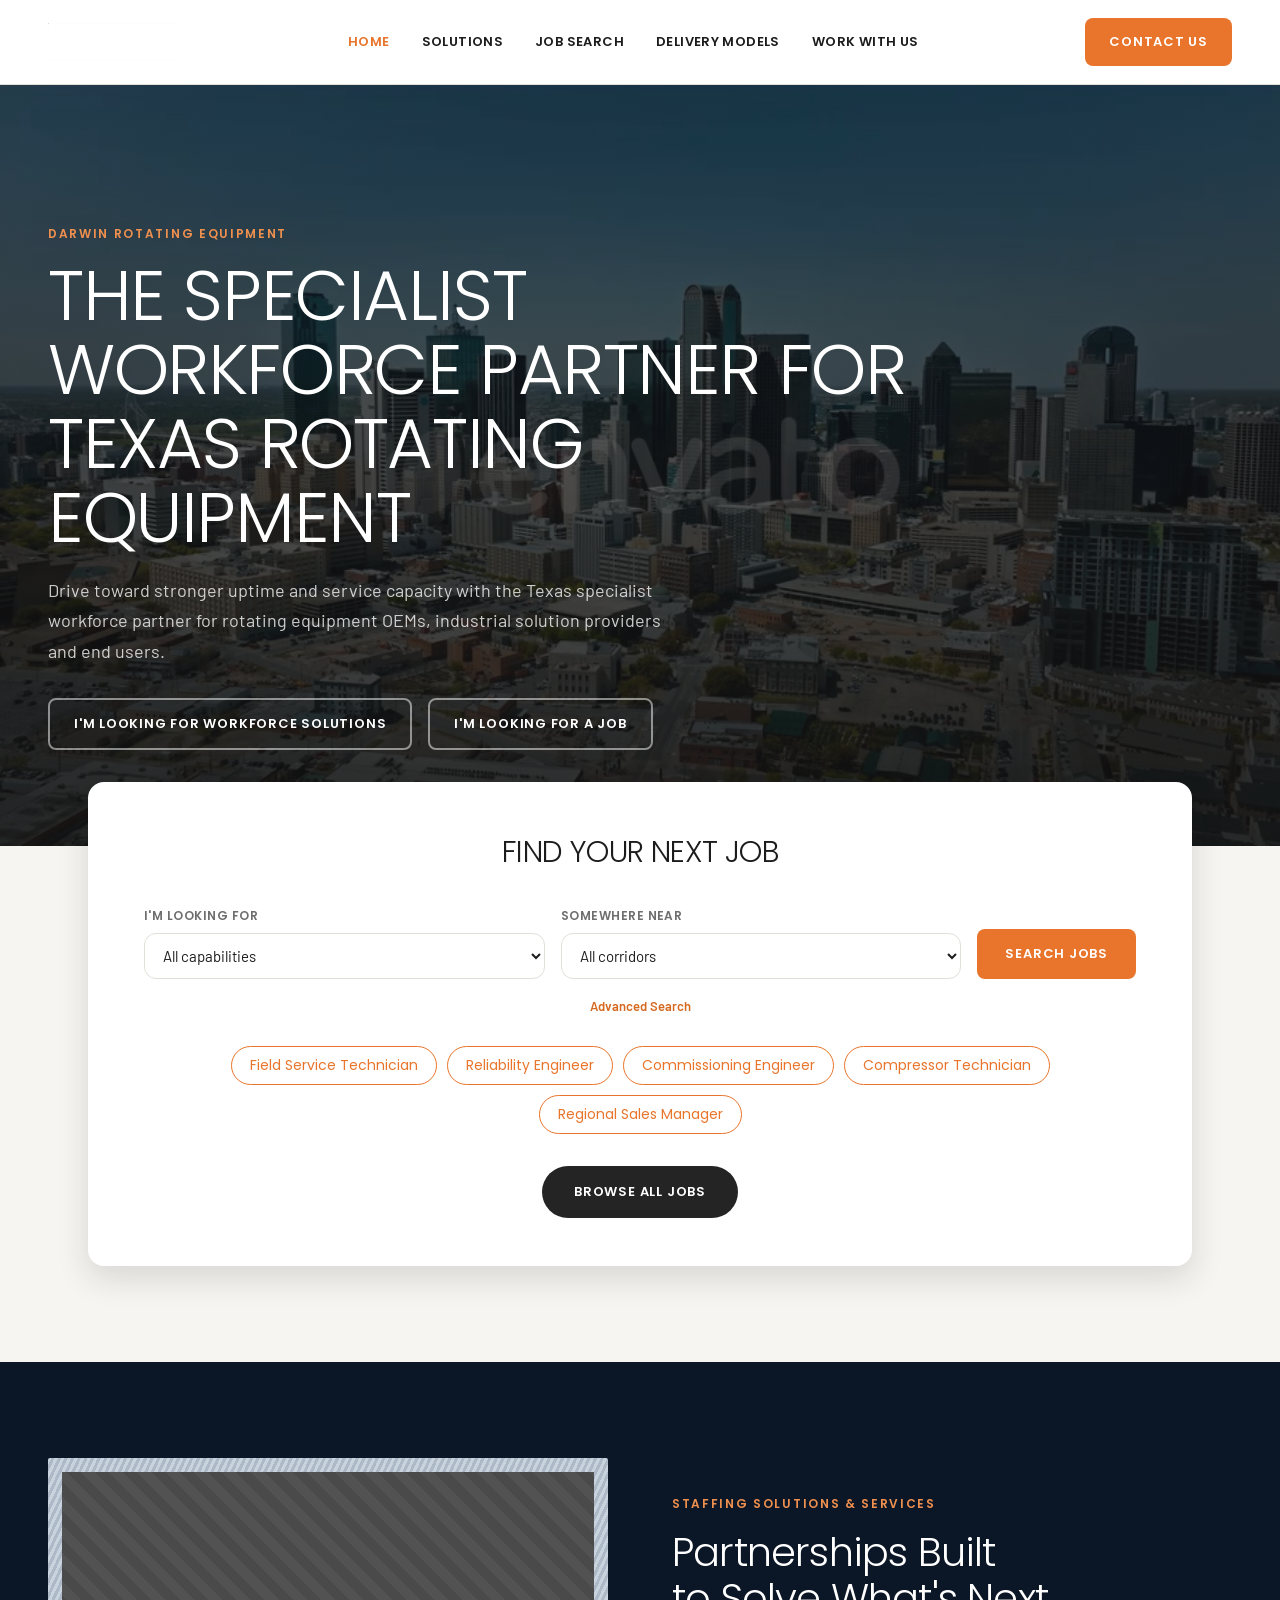
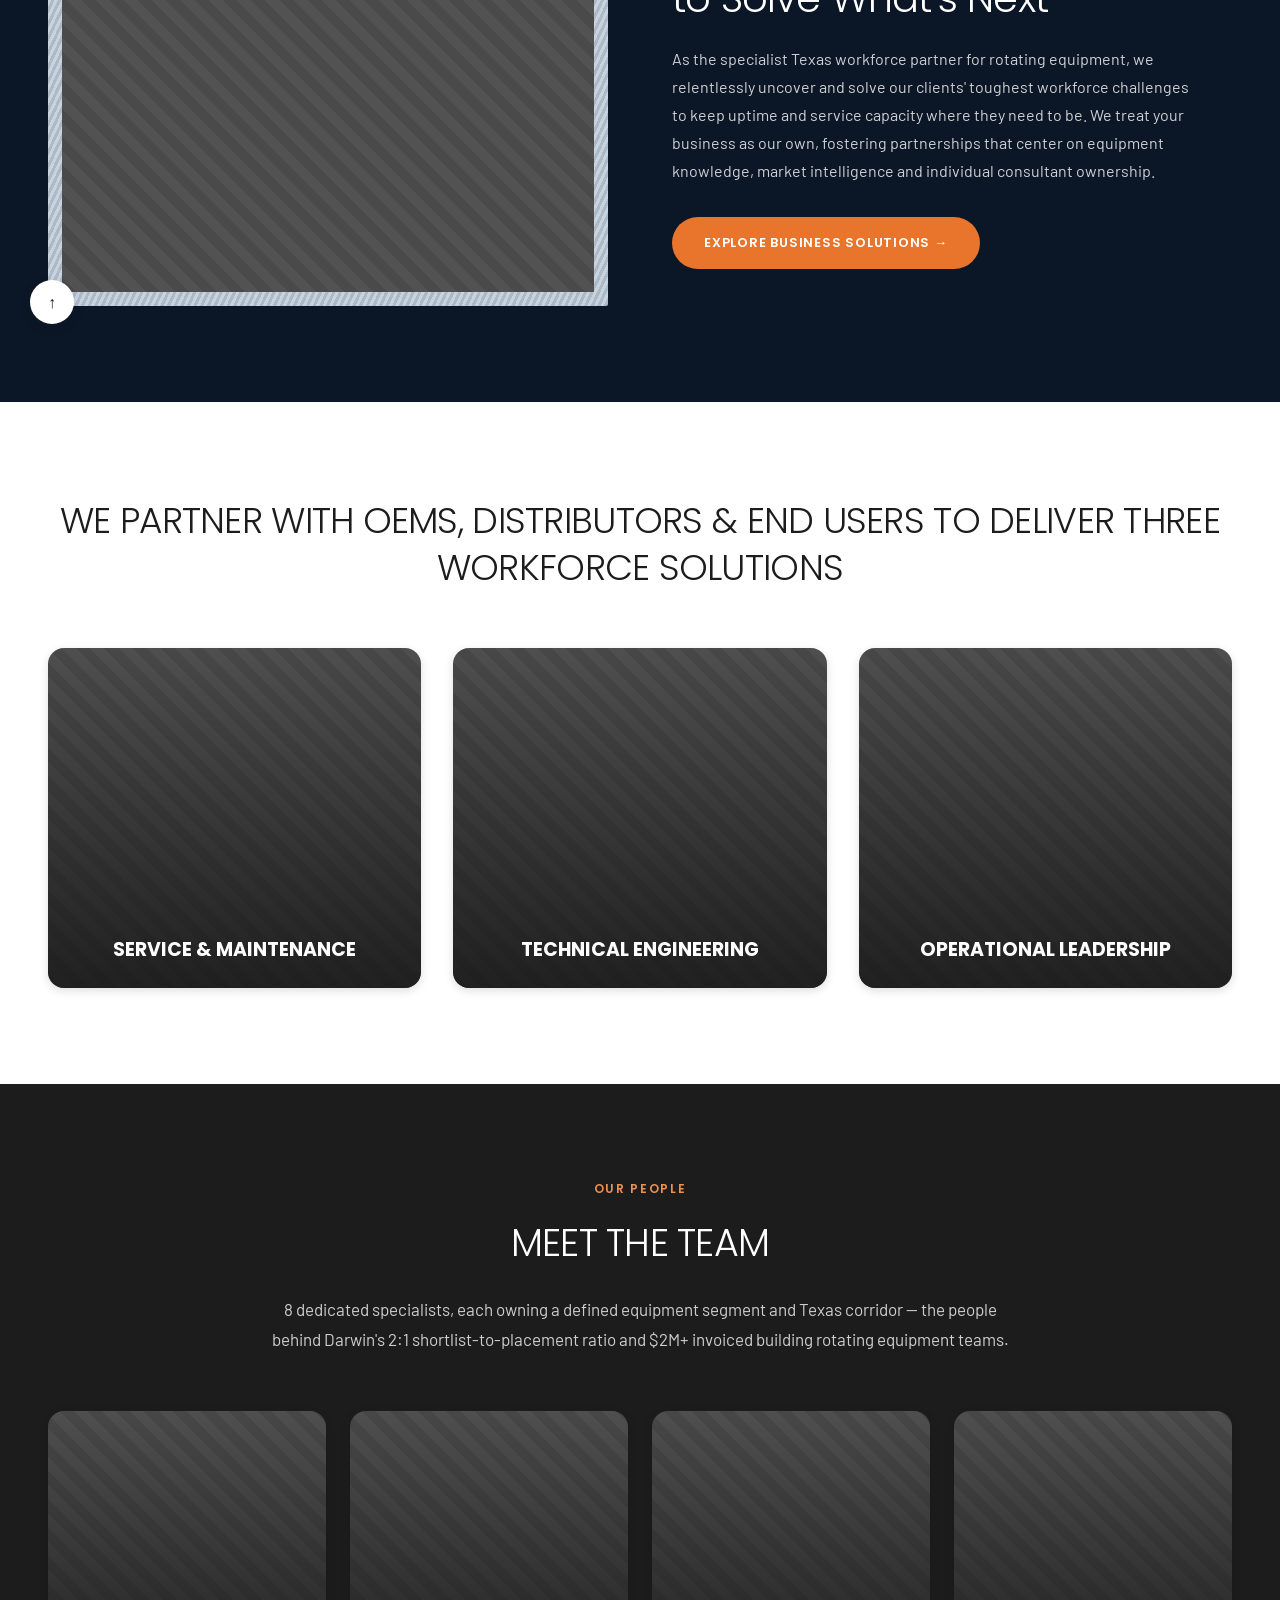
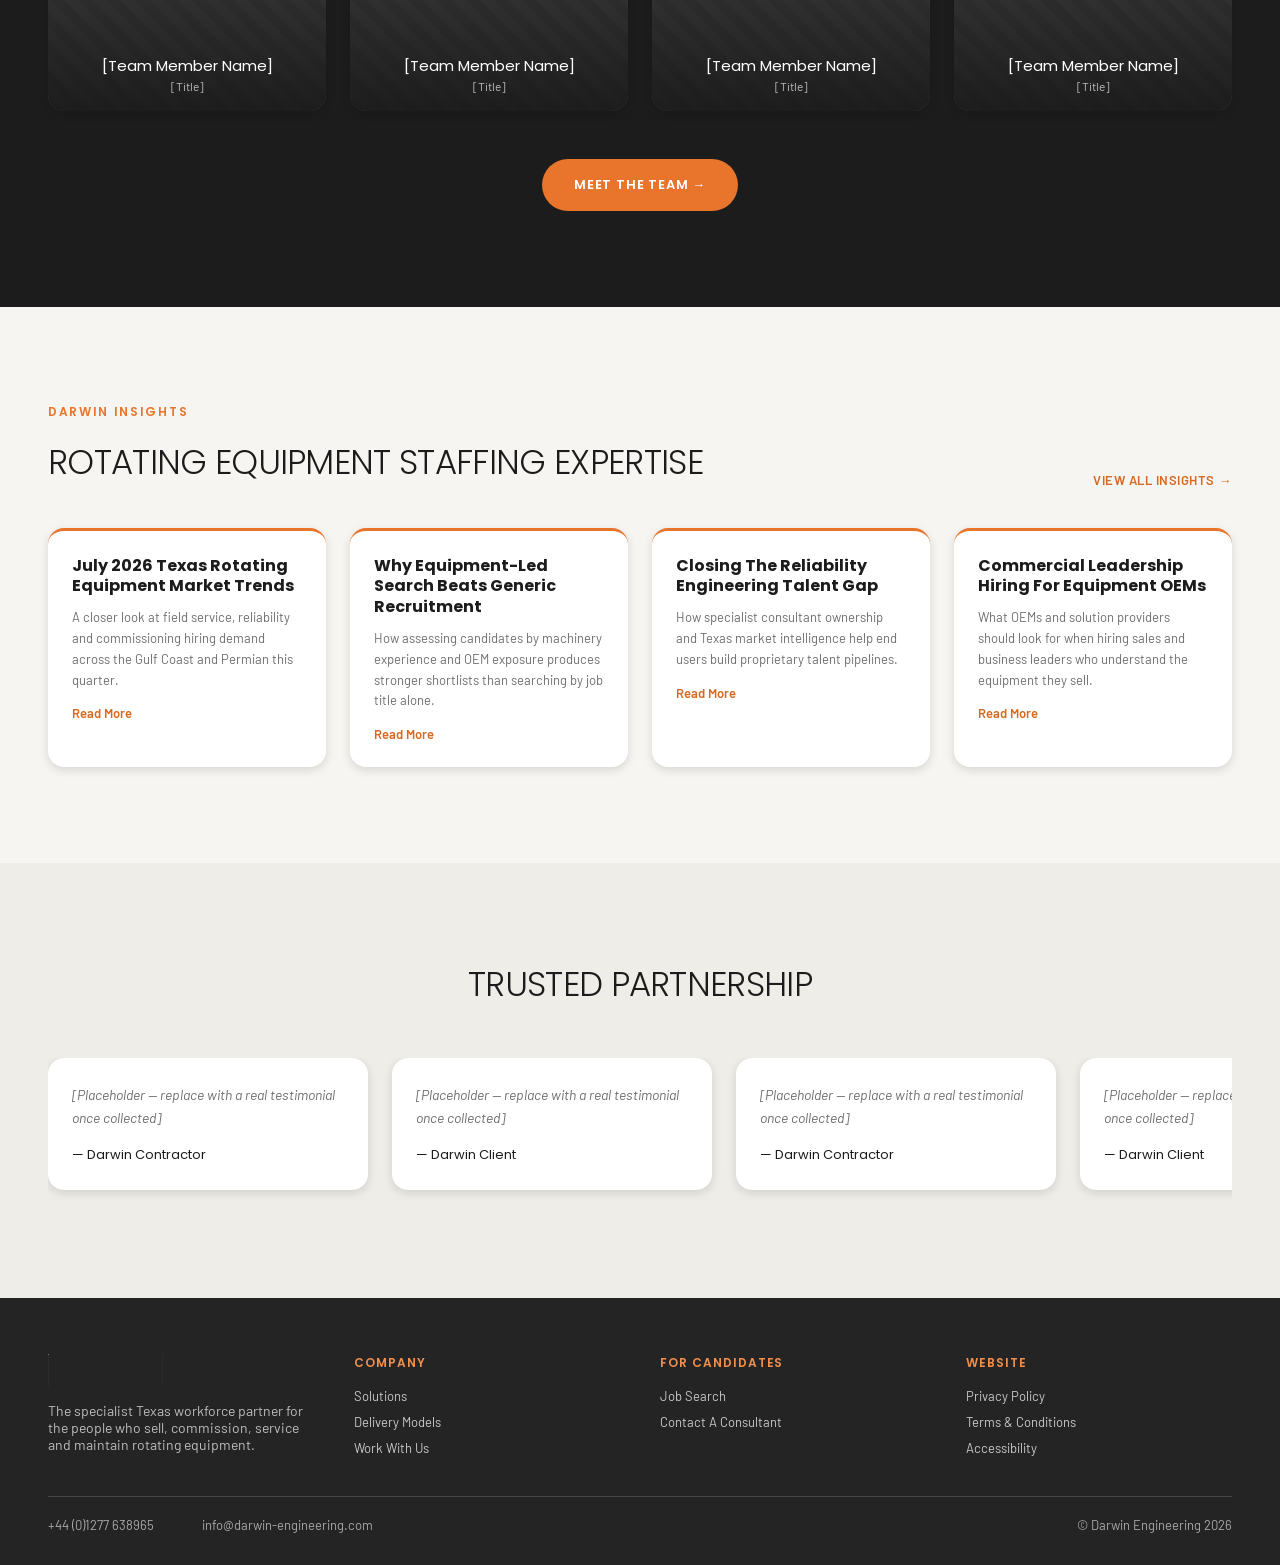
==== commit 80c7d255: "Replace Workforce Expertise stats section with Meet The Team Swaps the "The Standard For Rotating Eq" ====
--- a/index.html
+++ b/index.html
@@ -122,12 +122,50 @@
 </div>
 </section>
 
-<!-- WORKFORCE EXPERTISE -->
-<section class="stage-carbon" style="padding:96px 48px;text-align:center">
-<div class="eyebrow eyebrow-inverse" style="justify-content:center;display:flex">Workforce Expertise</div>
-<h2 class="display-ultralight" style="font-size:clamp(26px,3.5vw,38px);text-transform:uppercase;color:var(--text-inverse);margin:0 0 24px">The Standard For Rotating Equipment Staffing</h2>
-<p style="font-family:var(--font-body);font-size:17px;line-height:1.75;color:rgba(255,255,255,0.78);max-width:760px;margin:0 auto 40px">Backed by 8 dedicated specialists holding a 2:1 shortlist-to-placement ratio and $2M+ invoiced building rotating equipment teams, Darwin has set the bar as the specialist Texas workforce partner. In a fast-evolving labor market, who will you trust with your equipment?</p>
-<a href="delivery-models.html" class="btn btn-pill btn-pill-dark" style="text-decoration:none">Learn More About Darwin &#8594;</a>
+<!-- MEET THE TEAM -->
+<section class="stage-carbon" style="padding:96px 48px">
+<div style="max-width:1400px;margin:0 auto;text-align:center">
+<div class="eyebrow eyebrow-inverse" style="justify-content:center;display:flex">Our People</div>
+<h2 class="display-ultralight" style="font-size:clamp(26px,3.5vw,38px);text-transform:uppercase;color:var(--text-inverse);margin:0 0 24px">Meet The Team</h2>
+<p style="font-family:var(--font-body);font-size:17px;line-height:1.75;color:rgba(255,255,255,0.78);max-width:760px;margin:0 auto 56px">8 dedicated specialists, each owning a defined equipment segment and Texas corridor — the people behind Darwin's 2:1 shortlist-to-placement ratio and $2M+ invoiced building rotating equipment teams.</p>
+<div style="display:grid;grid-template-columns:repeat(auto-fit,minmax(220px,1fr));gap:24px">
+<div class="card-stage" style="padding:0;position:relative;height:300px;overflow:hidden">
+<div class="media-placeholder" style="position:absolute;inset:0;font-size:0" aria-label="Darwin consultant headshot"></div>
+<div style="position:absolute;inset:0;background:linear-gradient(180deg,rgba(20,20,20,0.05) 0%,rgba(20,20,20,0.85) 100%)"></div>
+<div style="position:absolute;left:20px;right:20px;bottom:18px">
+<div style="font-family:var(--font-display);font-size:15px;color:var(--text-inverse);margin-bottom:2px">[Team Member Name]</div>
+<div style="font-family:var(--font-body);font-size:12px;color:rgba(255,255,255,0.7)">[Title]</div>
+</div>
+</div>
+<div class="card-stage" style="padding:0;position:relative;height:300px;overflow:hidden">
+<div class="media-placeholder" style="position:absolute;inset:0;font-size:0" aria-label="Darwin consultant headshot"></div>
+<div style="position:absolute;inset:0;background:linear-gradient(180deg,rgba(20,20,20,0.05) 0%,rgba(20,20,20,0.85) 100%)"></div>
+<div style="position:absolute;left:20px;right:20px;bottom:18px">
+<div style="font-family:var(--font-display);font-size:15px;color:var(--text-inverse);margin-bottom:2px">[Team Member Name]</div>
+<div style="font-family:var(--font-body);font-size:12px;color:rgba(255,255,255,0.7)">[Title]</div>
+</div>
+</div>
+<div class="card-stage" style="padding:0;position:relative;height:300px;overflow:hidden">
+<div class="media-placeholder" style="position:absolute;inset:0;font-size:0" aria-label="Darwin consultant headshot"></div>
+<div style="position:absolute;inset:0;background:linear-gradient(180deg,rgba(20,20,20,0.05) 0%,rgba(20,20,20,0.85) 100%)"></div>
+<div style="position:absolute;left:20px;right:20px;bottom:18px">
+<div style="font-family:var(--font-display);font-size:15px;color:var(--text-inverse);margin-bottom:2px">[Team Member Name]</div>
+<div style="font-family:var(--font-body);font-size:12px;color:rgba(255,255,255,0.7)">[Title]</div>
+</div>
+</div>
+<div class="card-stage" style="padding:0;position:relative;height:300px;overflow:hidden">
+<div class="media-placeholder" style="position:absolute;inset:0;font-size:0" aria-label="Darwin consultant headshot"></div>
+<div style="position:absolute;inset:0;background:linear-gradient(180deg,rgba(20,20,20,0.05) 0%,rgba(20,20,20,0.85) 100%)"></div>
+<div style="position:absolute;left:20px;right:20px;bottom:18px">
+<div style="font-family:var(--font-display);font-size:15px;color:var(--text-inverse);margin-bottom:2px">[Team Member Name]</div>
+<div style="font-family:var(--font-body);font-size:12px;color:rgba(255,255,255,0.7)">[Title]</div>
+</div>
+</div>
+</div>
+<div style="margin-top:48px">
+<a href="work-with-us.html" class="btn btn-pill btn-primary" style="text-decoration:none">Meet The Team &#8594;</a>
+</div>
+</div>
 </section>
 
 <!-- DARWIN INSIGHTS -->
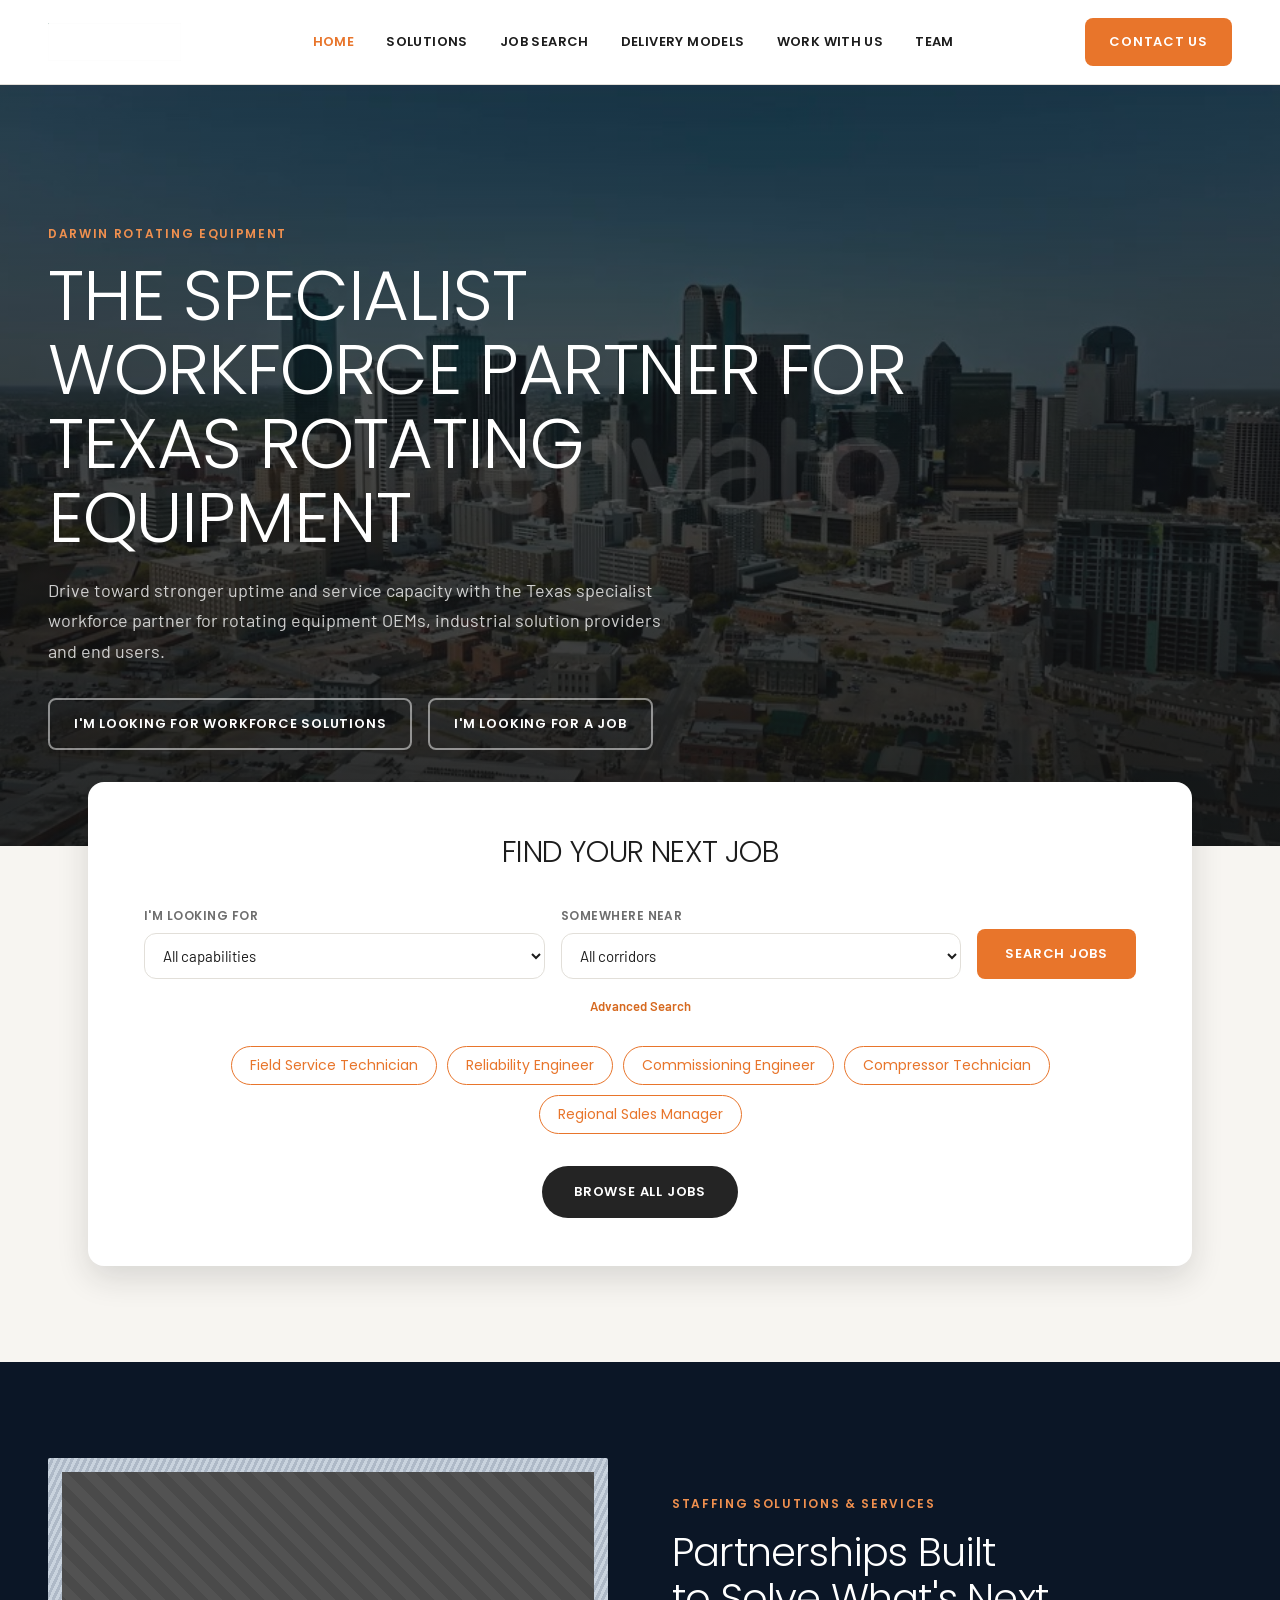
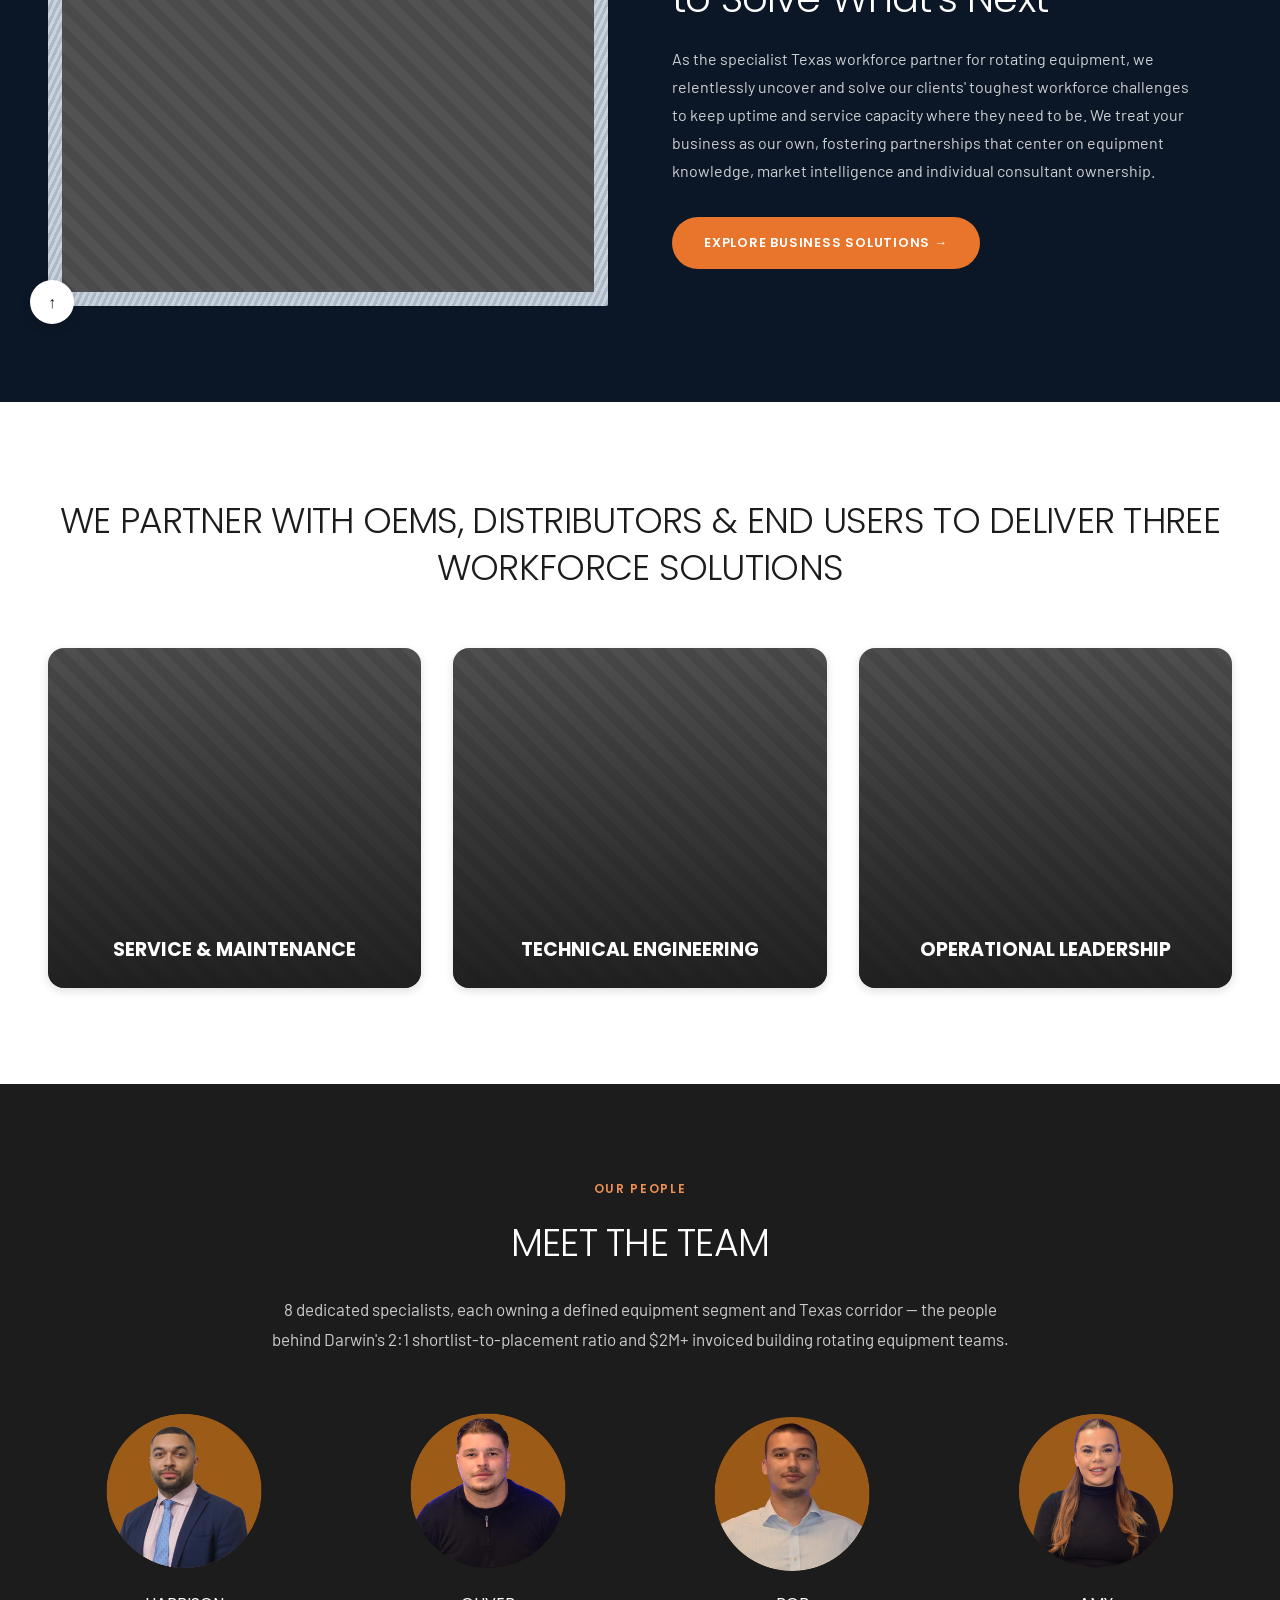
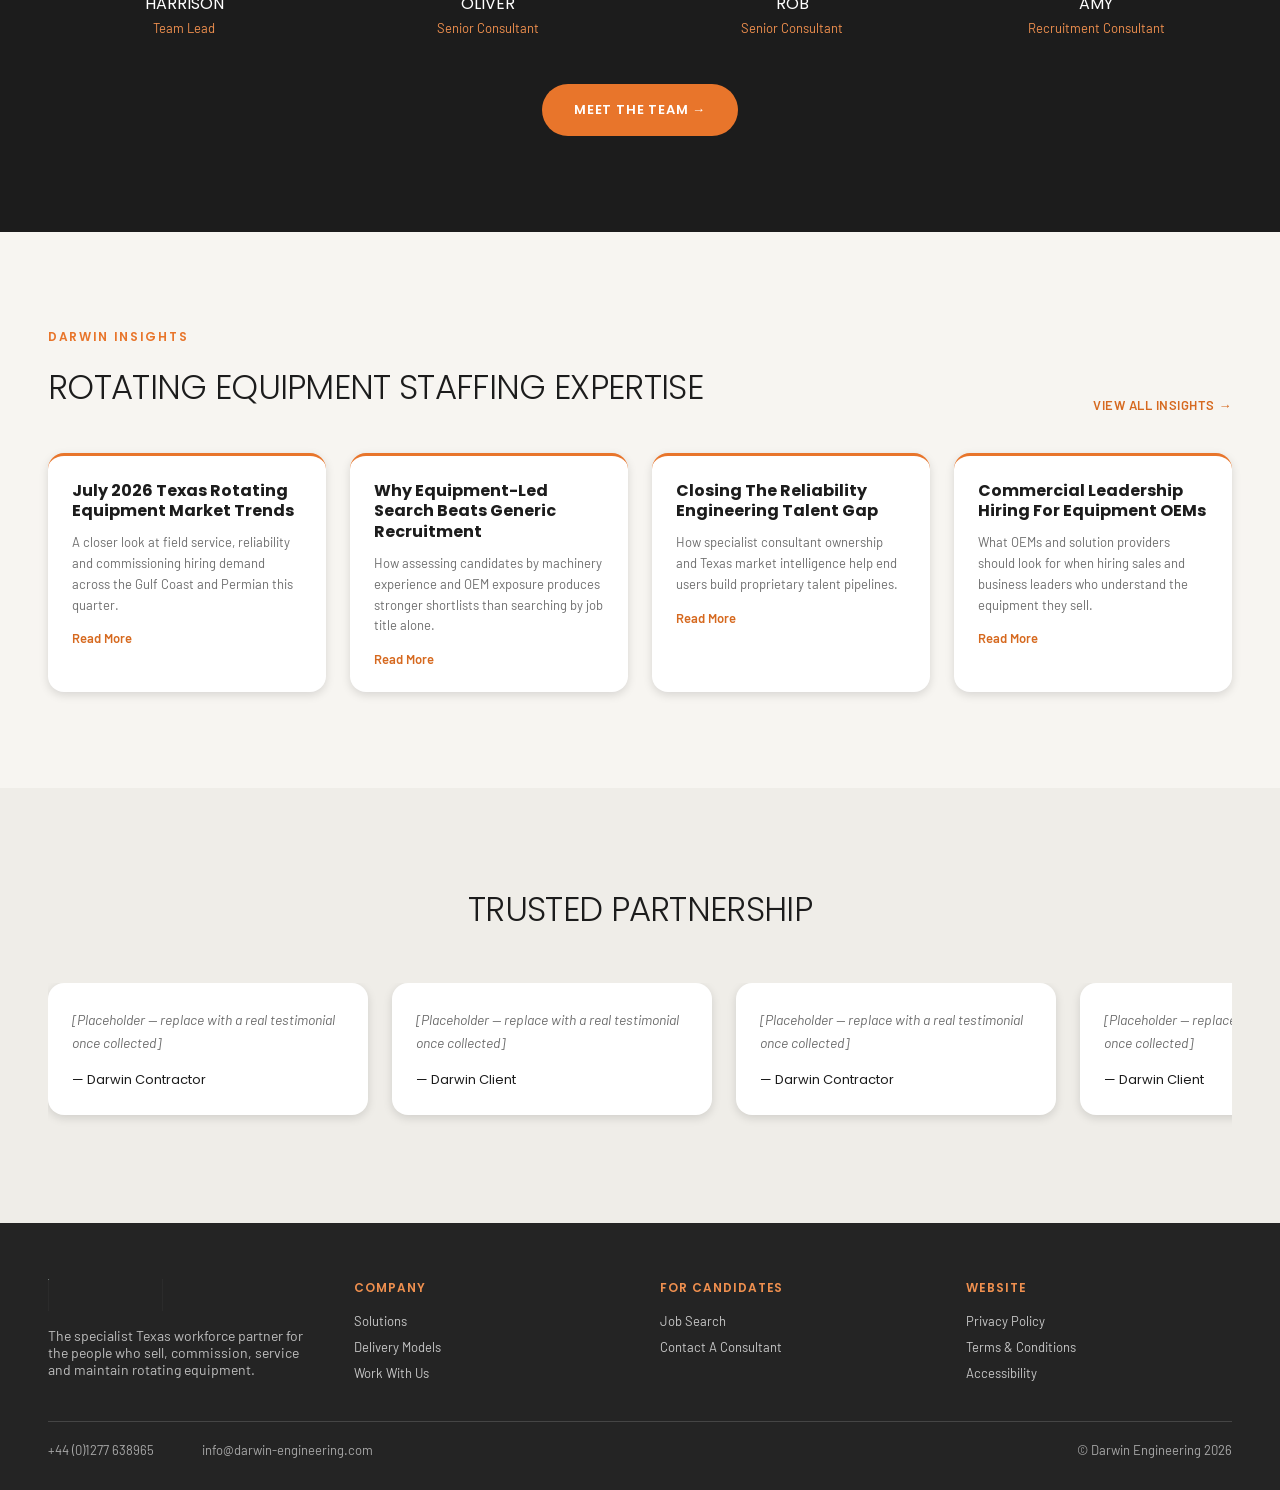
==== commit ebee4b1c: "Add real team headshots, wire up Meet The Team, add Team page Homepage: - Replace the 4 generic plac" ====
--- a/index.html
+++ b/index.html
@@ -18,6 +18,7 @@
 <a href="job-search.html" style="font-family:var(--font-display);font-size:13px;font-weight:600;letter-spacing:0.03em;text-transform:uppercase;color:var(--text-primary);text-decoration:none">Job Search</a>
 <a href="delivery-models.html" style="font-family:var(--font-display);font-size:13px;font-weight:600;letter-spacing:0.03em;text-transform:uppercase;color:var(--text-primary);text-decoration:none">Delivery Models</a>
 <a href="work-with-us.html" style="font-family:var(--font-display);font-size:13px;font-weight:600;letter-spacing:0.03em;text-transform:uppercase;color:var(--text-primary);text-decoration:none">Work With Us</a>
+<a href="team.html" style="font-family:var(--font-display);font-size:13px;font-weight:600;letter-spacing:0.03em;text-transform:uppercase;color:var(--text-primary);text-decoration:none">Team</a>
 </nav>
 <a href="work-with-us.html" class="btn btn-primary" style="text-decoration:none;display:inline-block">Contact Us</a>
 </header>
@@ -128,42 +129,30 @@
 <div class="eyebrow eyebrow-inverse" style="justify-content:center;display:flex">Our People</div>
 <h2 class="display-ultralight" style="font-size:clamp(26px,3.5vw,38px);text-transform:uppercase;color:var(--text-inverse);margin:0 0 24px">Meet The Team</h2>
 <p style="font-family:var(--font-body);font-size:17px;line-height:1.75;color:rgba(255,255,255,0.78);max-width:760px;margin:0 auto 56px">8 dedicated specialists, each owning a defined equipment segment and Texas corridor — the people behind Darwin's 2:1 shortlist-to-placement ratio and $2M+ invoiced building rotating equipment teams.</p>
-<div style="display:grid;grid-template-columns:repeat(auto-fit,minmax(220px,1fr));gap:24px">
-<div class="card-stage" style="padding:0;position:relative;height:300px;overflow:hidden">
-<div class="media-placeholder" style="position:absolute;inset:0;font-size:0" aria-label="Darwin consultant headshot"></div>
-<div style="position:absolute;inset:0;background:linear-gradient(180deg,rgba(20,20,20,0.05) 0%,rgba(20,20,20,0.85) 100%)"></div>
-<div style="position:absolute;left:20px;right:20px;bottom:18px">
-<div style="font-family:var(--font-display);font-size:15px;color:var(--text-inverse);margin-bottom:2px">[Team Member Name]</div>
-<div style="font-family:var(--font-body);font-size:12px;color:rgba(255,255,255,0.7)">[Title]</div>
-</div>
-</div>
-<div class="card-stage" style="padding:0;position:relative;height:300px;overflow:hidden">
-<div class="media-placeholder" style="position:absolute;inset:0;font-size:0" aria-label="Darwin consultant headshot"></div>
-<div style="position:absolute;inset:0;background:linear-gradient(180deg,rgba(20,20,20,0.05) 0%,rgba(20,20,20,0.85) 100%)"></div>
-<div style="position:absolute;left:20px;right:20px;bottom:18px">
-<div style="font-family:var(--font-display);font-size:15px;color:var(--text-inverse);margin-bottom:2px">[Team Member Name]</div>
-<div style="font-family:var(--font-body);font-size:12px;color:rgba(255,255,255,0.7)">[Title]</div>
-</div>
-</div>
-<div class="card-stage" style="padding:0;position:relative;height:300px;overflow:hidden">
-<div class="media-placeholder" style="position:absolute;inset:0;font-size:0" aria-label="Darwin consultant headshot"></div>
-<div style="position:absolute;inset:0;background:linear-gradient(180deg,rgba(20,20,20,0.05) 0%,rgba(20,20,20,0.85) 100%)"></div>
-<div style="position:absolute;left:20px;right:20px;bottom:18px">
-<div style="font-family:var(--font-display);font-size:15px;color:var(--text-inverse);margin-bottom:2px">[Team Member Name]</div>
-<div style="font-family:var(--font-body);font-size:12px;color:rgba(255,255,255,0.7)">[Title]</div>
-</div>
-</div>
-<div class="card-stage" style="padding:0;position:relative;height:300px;overflow:hidden">
-<div class="media-placeholder" style="position:absolute;inset:0;font-size:0" aria-label="Darwin consultant headshot"></div>
-<div style="position:absolute;inset:0;background:linear-gradient(180deg,rgba(20,20,20,0.05) 0%,rgba(20,20,20,0.85) 100%)"></div>
-<div style="position:absolute;left:20px;right:20px;bottom:18px">
-<div style="font-family:var(--font-display);font-size:15px;color:var(--text-inverse);margin-bottom:2px">[Team Member Name]</div>
-<div style="font-family:var(--font-body);font-size:12px;color:rgba(255,255,255,0.7)">[Title]</div>
-</div>
+<div style="display:grid;grid-template-columns:repeat(auto-fit,minmax(200px,1fr));gap:32px">
+<div class="reveal-up reveal-delay-1" style="text-align:center">
+<img src="assets/team/harrison.png" alt="Harrison" style="width:160px;height:160px;border-radius:50%;object-fit:cover;margin:0 auto 20px">
+<div style="font-family:var(--font-display);font-size:16px;text-transform:uppercase;color:var(--text-inverse);margin-bottom:4px">Harrison</div>
+<div style="font-family:var(--font-body);font-size:13px;color:var(--color-orange-400)">Team Lead</div>
+</div>
+<div class="reveal-up reveal-delay-2" style="text-align:center">
+<img src="assets/team/oliver.png" alt="Oliver" style="width:160px;height:160px;border-radius:50%;object-fit:cover;margin:0 auto 20px">
+<div style="font-family:var(--font-display);font-size:16px;text-transform:uppercase;color:var(--text-inverse);margin-bottom:4px">Oliver</div>
+<div style="font-family:var(--font-body);font-size:13px;color:var(--color-orange-400)">Senior Consultant</div>
+</div>
+<div class="reveal-up reveal-delay-3" style="text-align:center">
+<img src="assets/team/rob.webp" alt="Rob" style="width:160px;height:160px;border-radius:50%;object-fit:cover;margin:0 auto 20px">
+<div style="font-family:var(--font-display);font-size:16px;text-transform:uppercase;color:var(--text-inverse);margin-bottom:4px">Rob</div>
+<div style="font-family:var(--font-body);font-size:13px;color:var(--color-orange-400)">Senior Consultant</div>
+</div>
+<div class="reveal-up" style="text-align:center">
+<img src="assets/team/amy.png" alt="Amy" style="width:160px;height:160px;border-radius:50%;object-fit:cover;margin:0 auto 20px">
+<div style="font-family:var(--font-display);font-size:16px;text-transform:uppercase;color:var(--text-inverse);margin-bottom:4px">Amy</div>
+<div style="font-family:var(--font-body);font-size:13px;color:var(--color-orange-400)">Recruitment Consultant</div>
 </div>
 </div>
 <div style="margin-top:48px">
-<a href="work-with-us.html" class="btn btn-pill btn-primary" style="text-decoration:none">Meet The Team &#8594;</a>
+<a href="team.html" class="btn btn-pill btn-primary" style="text-decoration:none">Meet The Team &#8594;</a>
 </div>
 </div>
 </section>
